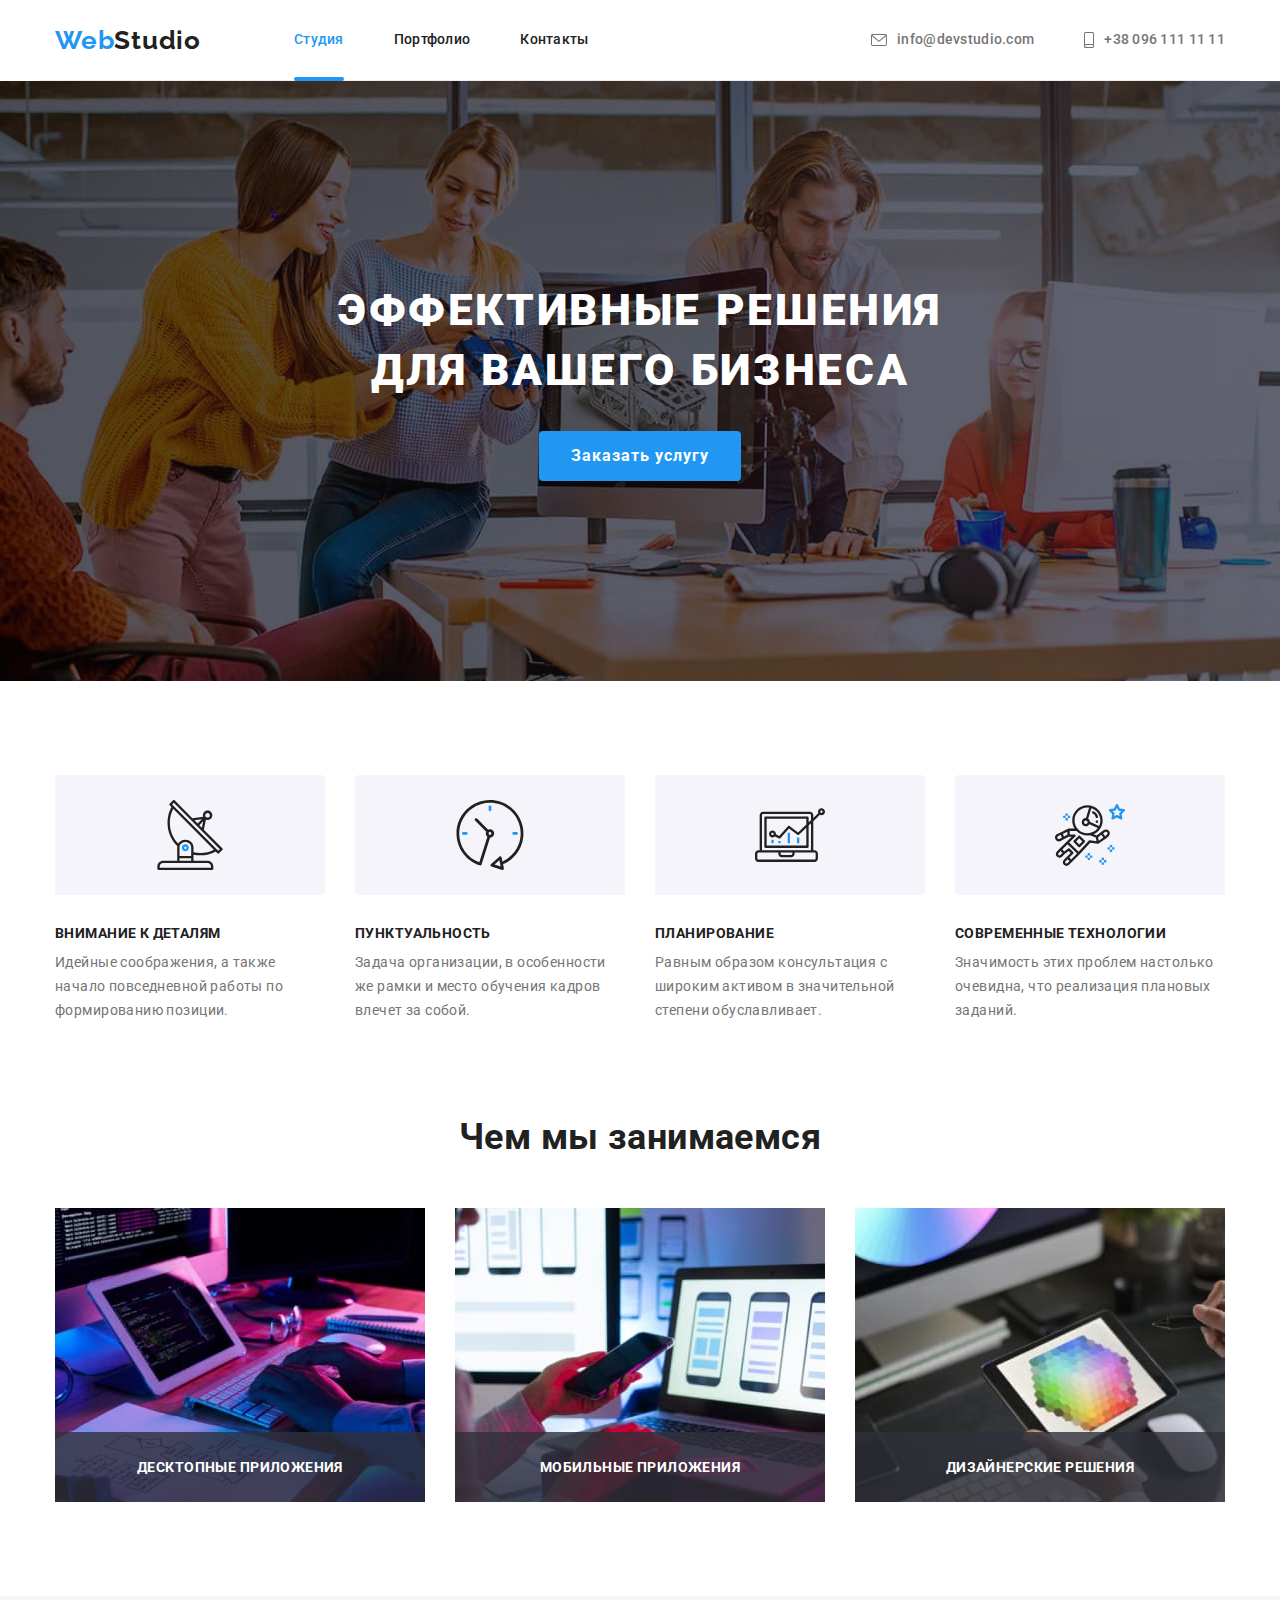
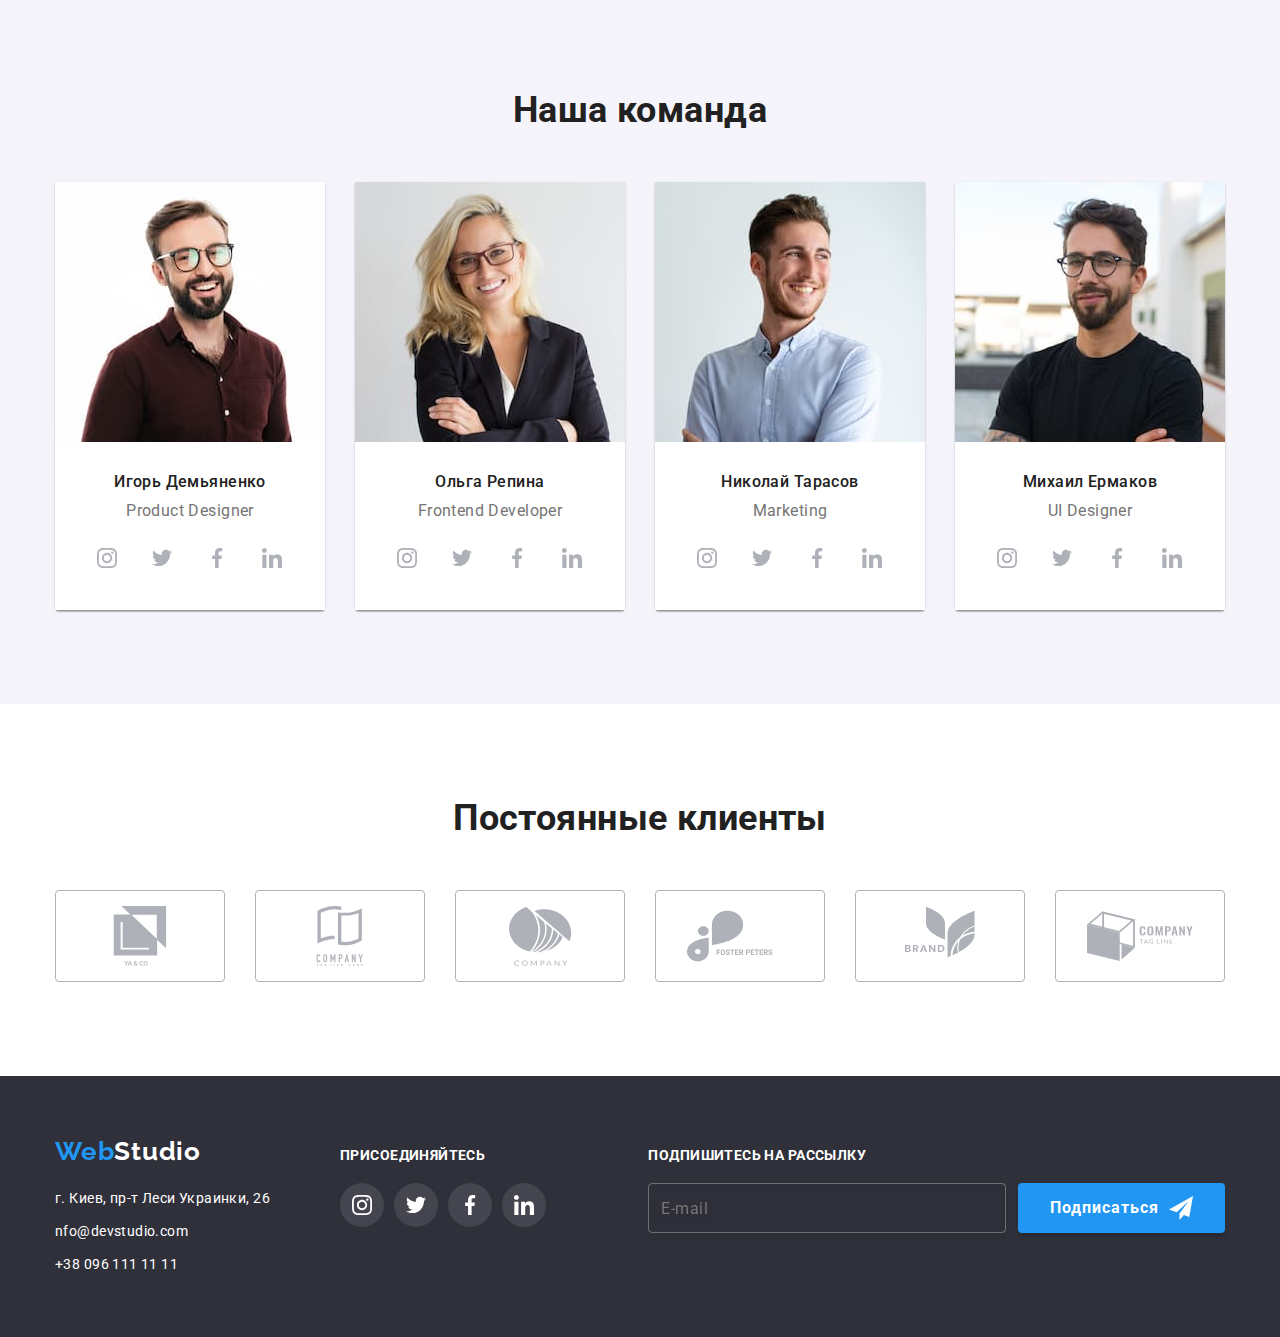
==== index.html @ be146d69 "Initial commit" ====
<!DOCTYPE html>
<html lang="ru">
  <head>
    <meta charset="UTF-8" />
    <meta http-equiv="X-UA-Compatible" content="IE=edge" />
    <meta name="viewport" content="width=device-width, initial-scale=1.0" />
    <title>Document</title>
    <link
      href="https://fonts.googleapis.com/css2?family=Raleway:wght@700&family=Roboto:wght@400;500;700;900&display=swap"
      rel="stylesheet"
    />
    <link
      rel="stylesheet"
      href="https://cdnjs.cloudflare.com/ajax/libs/modern-normalize/1.1.0/modern-normalize.min.css"
    />
    <link rel="stylesheet" href="./css/style.css" />
  </head>
  <body>
    <!--Шапка сайта-->

    <header class="header">
      <div class="container container-header">
        <nav class="header-nav">
          <a href="index.html" class="link logo">Web<span class="logo-black">Studio</span></a>

          <ul class="nav-list list">
            <li class="nav-item"><a href="./index.html" class="link link-current">Студия</a></li>

            <li class="nav-item">
              <a href="./portfolio.html" class="link">Портфолио</a>
            </li>

            <li class="nav-item"><a href="" class="link">Контакты</a></li>
          </ul>
        </nav>

        <ul class="contact-list list">
          <li class="contact-item">
            <a class="link mail-link" href="mailto:nfo@devstudio.com"
              ><svg class="contact-icon" width="16" height="12">
                <use href="./imeges/icon.svg#icon-mail"></use>
              </svg>
              info@devstudio.com</a
            >
          </li>
          <li class="contact-item">
            <a class="link phone-link" href="tel:380961111111"
              ><svg class="contact-icon" width="10" height="16">
                <use href="./imeges/icon.svg#icon-phone"></use>
              </svg>
              +38 096 111 11 11</a
            >
          </li>
        </ul>
      </div>
    </header>

    <main>
      <!--Герой-->

      <section class="section section-hero">
        <div class="container">
          <h1 class="hero-title">Эффективные решения для вашего бизнеса</h1>
          <button data-modal-open type="button" class="order">Заказать услугу</button>
        </div>
      </section>

      <!--Наши особенности-->
      <section class="section feature">
        <h2 class="hidden-title">Наши особенности</h2>
        <div class="container">
          <ul class="feature-list card-set list">
            <li class="item">
              <div class="feature-svg">
                <svg class="feature-icon" width="70" height="70">
                  <use href="./imeges/icon.svg#icon-antenna"></use>
                </svg>
              </div>
              <h3 class="feature-title">Внимание к деталям</h3>
              <p>
                Идейные соображения, а также начало повседневной работы по формированию позиции.
              </p>
            </li>

            <li class="item">
              <div class="feature-svg">
                <svg class="feature-icon" width="70" height="70">
                  <use href="./imeges/icon.svg#icon-clock"></use>
                </svg>
              </div>
              <h3 class="feature-title">Пунктуальность</h3>
              <p>
                Задача организации, в особенности же рамки и место обучения кадров влечет за собой.
              </p>
            </li>

            <li class="item">
              <div class="feature-svg">
                <svg class="feature-icon" width="70" height="70">
                  <use href="./imeges/icon.svg#icon-diagram"></use>
                </svg>
              </div>
              <h3 class="feature-title">Планирование</h3>
              <p>
                Равным образом консультация с широким активом в значительной степени обуславливает.
              </p>
            </li>

            <li class="item">
              <div class="feature-svg">
                <svg class="feature-icon" width="70" height="70">
                  <use href="./imeges/icon.svg#icon-astronaut"></use>
                </svg>
              </div>
              <h3 class="feature-title">Современные технологии</h3>
              <p>Значимость этих проблем настолько очевидна, что реализация плановых заданий.</p>
            </li>
          </ul>
        </div>
      </section>
      <!--Чем мы занимаемся-->
      <section class="section work">
        <div class="container work-container">
          <h2 class="section-title">Чем мы занимаемся</h2>

          <ul class="work-list card-set list">
            <li class="item">
              <div class="work-thumb">
                <img
                  class="img"
                  src="./imeges/box1.jpg"
                  alt="Разработка веб сайта на экране планшета"
                  width="370"
                  height="294"
                />
                <p class="text-label">Десктопные приложения</p>
              </div>
            </li>

            <li class="item">
              <div class="work-thumb">
                <img
                  class="img"
                  src="./imeges/box2.jpg"
                  alt="Мщбильный телефоны на экране ноутбука"
                  width="370"
                  height="294"
                />
                <p class="text-label">Мобильные приложения</p>
              </div>
            </li>

            <li class="item">
              <div class="work-thumb">
                <img
                  class="img"
                  src="./imeges/box3.jpg"
                  alt="Веб-дизайн на экране планшета"
                  width="370"
                  height="294"
                />
                <p class="text-label">Дизайнерские решения</p>
              </div>
            </li>
          </ul>
        </div>
      </section>
      <!--Наша команда-->

      <section class="section team">
        <div class="container">
          <h2 class="section-title">Наша команда</h2>

          <ul class="team-list card-set list">
            <li class="item team-item">
              <img
                class="img"
                src="./imeges/img.jpg"
                alt="Product Designer"
                width="270"
                height="260"
              />
              <div class="card-content">
                <h3 class="team-title">Игорь Демьяненко</h3>
                <p class="team-specialty">Product Designer</p>
                <ul class="social-list card-set list">
                  <li class="item social-item">
                    <a class="link social-link" href=""
                      ><svg class="social-icon" width="20" height="20">
                        <use href="./imeges/icon.svg#icon-instagram"></use>
                      </svg>
                    </a>
                  </li>
                  <li class="item social-item">
                    <a href="" class="link social-link"
                      ><svg class="social-icon" width="20" height="20">
                        <use href="./imeges/icon.svg#icon-twitter"></use>
                      </svg>
                    </a>
                  </li>
                  <li class="item social-item">
                    <a href="" class="link social-link"
                      ><svg class="social-icon" width="20" height="20">
                        <use href="./imeges/icon.svg#icon-facebook"></use>
                      </svg>
                    </a>
                  </li>
                  <li class="item social-item">
                    <a href="" class="link social-link"
                      ><svg class="social-icon" width="20" height="20">
                        <use href="./imeges/icon.svg#icon-linkedin"></use>
                      </svg>
                    </a>
                  </li>
                </ul>
              </div>
            </li>

            <li class="item team-item">
              <img class="img" src="./imeges/img(1).jpg" alt="Frontend Developer" />
              <div class="card-content">
                <h3 class="team-title">Ольга Репина</h3>
                <p class="team-specialty">Frontend Developer</p>
                <ul class="social-list card-set list">
                  <li class="item social-item">
                    <a class="link social-link" href=""
                      ><svg class="social-icon" width="20" height="20">
                        <use href="./imeges/icon.svg#icon-instagram"></use>
                      </svg>
                    </a>
                  </li>
                  <li class="item social-item">
                    <a href="" class="link social-link"
                      ><svg class="social-icon" width="20" height="20">
                        <use href="./imeges/icon.svg#icon-twitter"></use>
                      </svg>
                    </a>
                  </li>
                  <li class="item social-item">
                    <a href="" class="link social-link"
                      ><svg class="social-icon" width="20" height="20">
                        <use href="./imeges/icon.svg#icon-facebook"></use>
                      </svg>
                    </a>
                  </li>
                  <li class="item social-item">
                    <a href="" class="link social-link"
                      ><svg class="social-icon" width="20" height="20">
                        <use href="./imeges/icon.svg#icon-linkedin"></use>
                      </svg>
                    </a>
                  </li>
                </ul>
              </div>
            </li>

            <li class="item team-item">
              <img class="img" src="./imeges/img(2).jpg" alt="Marketing" />
              <div class="card-content">
                <h3 class="team-title">Николай Тарасов</h3>
                <p class="team-specialty">Marketing</p>
                <ul class="social-list card-set list">
                  <li class="item social-item">
                    <a class="link social-link" href=""
                      ><svg class="social-icon" width="20" height="20">
                        <use href="./imeges/icon.svg#icon-instagram"></use>
                      </svg>
                    </a>
                  </li>
                  <li class="item social-item">
                    <a href="" class="link social-link"
                      ><svg class="social-icon" width="20" height="20">
                        <use href="./imeges/icon.svg#icon-twitter"></use>
                      </svg>
                    </a>
                  </li>
                  <li class="item social-item">
                    <a href="" class="link social-link"
                      ><svg class="social-icon" width="20" height="20">
                        <use href="./imeges/icon.svg#icon-facebook"></use>
                      </svg>
                    </a>
                  </li>
                  <li class="item social-item">
                    <a href="" class="link social-link"
                      ><svg class="social-icon" width="20" height="20">
                        <use href="./imeges/icon.svg#icon-linkedin"></use>
                      </svg>
                    </a>
                  </li>
                </ul>
              </div>
            </li>

            <li class="item team-item">
              <img class="img" src="./imeges/img(3).jpg" alt="UI Designer" />
              <div class="card-content">
                <h3 class="team-title">Михаил Ермаков</h3>
                <p class="team-specialty">UI Designer</p>
                <ul class="social-list card-set list">
                  <li class="item social-item">
                    <a class="link social-link" href=""
                      ><svg class="social-icon" width="20" height="20">
                        <use href="./imeges/icon.svg#icon-instagram"></use>
                      </svg>
                    </a>
                  </li>
                  <li class="item social-item">
                    <a href="" class="link social-link"
                      ><svg class="social-icon" width="20" height="20">
                        <use href="./imeges/icon.svg#icon-twitter"></use>
                      </svg>
                    </a>
                  </li>
                  <li class="item social-item">
                    <a href="" class="link social-link"
                      ><svg class="social-icon" width="20" height="20">
                        <use href="./imeges/icon.svg#icon-facebook"></use>
                      </svg>
                    </a>
                  </li>
                  <li class="item social-item">
                    <a href="" class="link social-link"
                      ><svg class="social-icon" width="20" height="20">
                        <use href="./imeges/icon.svg#icon-linkedin"></use>
                      </svg>
                    </a>
                  </li>
                </ul>
              </div>
            </li>
          </ul>
        </div>
      </section>
      <!-- Clients -->

      <section class="section client">
        <div class="container">
          <h2 class="section-title">Постоянные клиенты</h2>
          <ul class="client-list card-set list">
            <li class="item">
              <a href="" class="client-link social-link">
                <svg class="client-icon" width="106" height="60">
                  <use href="./imeges/icon.svg#icon-group"></use>
                </svg>
              </a>
            </li>
            <li class="item">
              <a href="" class="client-link social-link">
                <svg class="client-icon" width="106" height="60">
                  <use href="./imeges/icon.svg#icon-group-1"></use>
                </svg>
              </a>
            </li>
            <li class="item">
              <a href="" class="client-link social-link">
                <svg class="client-icon" width="106" height="60">
                  <use href="./imeges/icon.svg#icon-group-2"></use>
                </svg>
              </a>
            </li>
            <li class="item">
              <a href="" class="client-link social-link">
                <svg class="client-icon" width="106" height="60">
                  <use href="./imeges/icon.svg#icon-group-3"></use>
                </svg>
              </a>
            </li>
            <li class="item">
              <a href="" class="social-link client-link">
                <svg class="client-icon" width="106" height="60">
                  <use href="./imeges/icon.svg#icon-group-4"></use>
                </svg>
              </a>
            </li>
            <li class="item">
              <a href="" class="client-link social-link">
                <svg class="client-icon" width="106" height="60">
                  <use href="./imeges/icon.svg#icon-group-5"></use>
                </svg>
              </a>
            </li>
          </ul>
        </div>
      </section>
    </main>

    <!--Футер-->
    <footer class="footer">
      <div class="container footer-container">
        <div class="footer-item">
          <a href="index.html" class="link logo"> Web<span class="logo-white">Studio</span></a>

          <address class="address">
            <ul class="address-list list">
              <li class="address-item">
                <a
                  href="https://goo.gl/maps/vgJWgrSwiw7rU1Lq5"
                  target="_blank"
                  rel="noreferrer noopener"
                  class="link address-link"
                >
                  г. Киев, пр-т Леси Украинки, 26
                </a>
              </li>

              <li class="address-item">
                <a href="mailto:nfo@devstudio.com" class="link address-link">nfo@devstudio.com</a>
              </li>

              <li class="address-item">
                <a href="tel:380961111111" class="link address-link">+38 096 111 11 11</a>
              </li>
            </ul>
          </address>
        </div>
        <div class="footer-item">
          <h2 class="footer-title">присоединяйтесь</h2>
          <ul class="social-list card-set list">
            <li class="item social-item">
              <a class="link footer-link social-link" href=""
                ><svg class="social-icon" width="20" height="20">
                  <use href="./imeges/icon.svg#icon-instagram"></use>
                </svg>
              </a>
            </li>
            <li class="item social-item">
              <a href="" class="link footer-link social-link"
                ><svg class="social-icon" width="20" height="20">
                  <use href="./imeges/icon.svg#icon-twitter"></use>
                </svg>
              </a>
            </li>
            <li class="item social-item">
              <a href="" class="link footer-link social-link"
                ><svg class="social-icon" width="20" height="20">
                  <use href="./imeges/icon.svg#icon-facebook"></use>
                </svg>
              </a>
            </li>
            <li class="item social-item">
              <a href="" class="link footer-link social-link"
                ><svg class="social-icon" width="20" height="20">
                  <use href="./imeges/icon.svg#icon-linkedin"></use>
                </svg>
              </a>
            </li>
          </ul>
        </div>
        <div class="footer-item">
          <h2 class="footer-title">Подпишитесь на рассылку</h2>
          <form class="footer-form">
            <input class="mail-input" type="email" name="mail" id="mail" placeholder="E-mail" />
            <button class="order" type="submit">
              Подписаться
              <svg class="footer-icon" width="24" height="24">
                <use href="./imeges/icon.svg#icon-send"></use>
              </svg>
            </button>
          </form>
        </div>
      </div>
    </footer>
    <div class="backdrop is-hidden" data-modal>
      <div class="modal">
        <button class="modal-cl-btn" data-modal-close>
          <svg class="modal-icon" width="11" height="11">
            <use href="./imeges/icon.svg#icon-close"></use>
          </svg>
        </button>

        <form class="modal-form">
          <h2 class="modal-title">Оставьте свои данные, мы вам перезвоним</h2>
          <ul class="modal-list list">
            <li class="form-item">
              <label class="form-label" for="name-client">Имя</label>
              <div class="form-wrapper">
                <input class="form-input" type="text" name="name-client" id="name-client" />
                <svg class="form-icon" width="18" height="18">
                  <use href="./imeges/icon.svg#icon-user"></use>
                </svg>
              </div>
            </li>

            <li class="form-item">
              <label class="form-label" for="tel-client">Телефон</label>
              <div class="form-wrapper">
                <input class="form-input" type="tel" name="tel-client" id="tel-client" />
                <svg class="form-icon" width="18" height="18">
                  <use href="./imeges/icon.svg#icon-tel"></use>
                </svg>
              </div>
            </li>

            <li class="form-item">
              <label class="form-label" for="email-client">Почта</label>
              <div class="form-wrapper">
                <input class="form-input" type="email" name="email-client" id="email-client" />
                <svg class="form-icon" width="18" height="18">
                  <use href="./imeges/icon.svg#icon-email"></use>
                </svg>
              </div>
            </li>

            <li class="form-item">
              <label class="form-label" for="comment">Коментарий</label>
              <textarea
                class="form-textarea"
                name="comment"
                id="comment"
                rows="10"
                placeholder="Введите текст"
              ></textarea>
            </li>
          </ul>

          <label class="field"
            ><input class="checkbox" type="checkbox" name="topic" value="agree" /><svg
              class="checkbox-svg"
              width="16"
              height="15"
            >
              <use href="./imeges/icon.svg#icon-check"></use>
            </svg>
            Соглашаюсь с рассылкой и принимаю&nbsp;
            <a class="checkbox-link" href="">Условия договора</a>
          </label>

          <button class="order" type="submit">Отправить</button>
        </form>
      </div>
    </div>
    <script src="./js/modal.js"></script>
  </body>
</html>
---- css/style.css ----
/* Стили для Index.HTML */
:root {
    --primery-text-color:#757575;
    --title-text-color:#212121;
    --accent-color:#2196F3;
    --primery-bg-color:#ffffff;
    --portfolio-bg-color: #E5E5E5;
    --portfolio-button-color:#F5F4FA;
    --portfolio-accent-color:#2196F3;
    --portfolio-bgaccent-color:#ffffff;
    --footer-bg-color:#2F303A;
    --social-icon-cl: #AFB1B8;
    --card-item:3;
    --set-gap:30px;
    --social-gap:10px;
    --transition:250ms cubic-bezier(0.4, 0, 0.2, 1)
}

body{
   
    color: var(--primery-text-color);
    font-family: Roboto, sans-serif;
    font-weight: 400;
    font-size: 14px;
    line-height:1.714;
    letter-spacing: 0.03em;
   
}

.link{
    text-decoration: none;
    color:currentColor
}
.list{
    list-style: none;

  
}
h1, h2, h3, p, ul{
   margin: 0;
   padding: 0;
}

.img{
    display: block;
    max-width: 100%;
    height: auto;
}
.section{
    padding-top: 94px;
    padding-bottom: 94px;
}

.container{
    margin-left: auto;
    margin-right: auto;
    padding-left: 15px;
    padding-right: 15px;
    width: 1200px;

}

.card-set{
    display: flex;
    flex-wrap: wrap;
    /* gap: var(--set-gap); */
    margin-left: calc(-1 * var(--set-gap));
    margin-top: calc(-1 * var(--set-gap))
}

.item{

    /* flex-basis: calc((100% - (var(--card-item) - 1) * var(--set-gap)) / var(--card-item)); */

    flex-basis: calc(100% / var(--card-item) - var(--set-gap));
    margin-left: var(--set-gap);
    margin-top: var(--set-gap)
}



/* Header */
   

.header{
    
    font-weight: 500;
    line-height: 1.14;
    letter-spacing: 0.02em;

}
/* Контейнер  */

.container-header{
    
    display: flex;
    align-items: center;
    border-bottom: 1px solid#ECECEC;
    
}
/* LOGOTYPE */


.logo{
    
   
    color:var(--accent-color);
    font-family: Raleway,cursive;
    font-size: 26px;
    font-weight: 700;
    line-height: 1.19;
    letter-spacing: 0.03em;
    text-decoration: none;
}

.logo-black{
    color: var(--title-text-color);
  
}



/* Header-nav */

.header-nav{
    display: flex;
    align-items: center;
}

.nav-list{
    display: flex;
    padding-left: 0;
    margin-left: 93px;
    
}

.nav-list .nav-item + .nav-item{
    margin-left: 50px; 
}
/* .site-nav .item:not(:last-child){ */
   /* margin-right: 50px; */


   .nav-list .link{

    display: block;
    padding-top: 32px;
    padding-bottom: 32px;
    color: var(--title-text-color);

    transition: color var(--transition);
}
.nav-list .link:hover,
.nav-list .link:focus
{
    color:var(--accent-color) ;
    
}

.nav-list .link-current {
    position: relative;
    color:var(--accent-color);

}

 .nav-list .link-current::after{
    content: "";
    position: absolute;
    display: block;
    width: 100%;
    height: 4px;
    left: 0;
    bottom: -1px;
    border-radius: 2px;
    background-color: var(--accent-color);
}
/* Contact */

.contact-list{
    display: flex;
    padding-left: 0;
    margin-left: auto;
    align-items: center;
}

.contact-list .link{
    padding-top: 32px;
    padding-bottom: 32px;
    display: inline-flex;
    align-items: center;

    transition: color var(--transition);
}

.contact-list .contact-item + .contact-item{
    margin-left: 50px;
}

.contact-list .link:hover,
.contact-list .link:focus {
    color: var(--accent-color);
    
}



.contact-icon{

    margin-right: 10px;
    fill: currentColor;
}



/* Main */


/* Hero */



.section-hero{
    margin-left: auto;
    margin-right: auto;
    background-image: linear-gradient(to right,
    rgba(0, 0, 0, 0.4), 
    rgba(47, 48, 58, 0.4) ),
    url(../imeges/overlay.jpg);
    background-repeat: no-repeat;
    background-position: center;
    background-size: 1600px auto;

    padding-top: 200px;
    padding-bottom: 200px;
    text-align: center;
    
      
}


   

.hero-title{
    margin-bottom: var(--set-gap);
    max-width: 690px;
    margin-left: auto;
    margin-right:auto;
    color:var(--primery-bg-color) ;  
    font-weight: 900;
    font-size: 44px;
    line-height: 1.36;
   
    letter-spacing: 0.06em;
    text-transform: uppercase;
}

/* Button */
.order{
    display: flex;
    margin-left: auto;
    margin-right: auto;
    justify-content: center;
    align-items: center;
    padding: 10px 32px;
    min-width: 200px;
    border: none;
    background-color: var(--accent-color);
    color: var(--primery-bg-color);box-shadow: 0px 4px 4px rgba(0, 0, 0, 0.15);
    font-weight: 700;
    font-size: 16px;
    line-height: 1.88;                     
    border-radius: 4px;
    cursor: pointer;
    font-family: inherit;
    letter-spacing: 0.06em;
    transition: background-color var(--transition);
}
.order:hover,
.order:focus{
    background-color: #188CE8;
    
}
/* Section */



/* Наши особенности */

.hidden-title{
    
    position: absolute;
    width: 1px;
    height: 1px;
    margin: -1px;
    padding: 0;
    white-space: nowrap;
    overflow: hidden;
    border: 0;
    clip-path: inset(100%);
    clip: rect(0 0 0 0);
           
}

.feature-svg{
    display: flex;
    margin-bottom: var(--set-gap);
    width: 100%;
    height: 120px;
    border-radius: 4px;
    background-color: var(--portfolio-button-color);
    align-items: center;
    justify-content: center;
}


.feature-list .item{
    --card-item:4
}

.feature-title{
    margin-top: 0;
    margin-bottom: 10px;

    color: var(--title-text-color);
    font-weight: 700;
    font-size: 14px;
    line-height: 1.143;
    text-transform: uppercase;
}



/* Чем мы занимаемся */

.section.work{
    padding-top: 0;
}

.work-thumb{
    
    position: relative;
    
}

.section-title {

    margin-bottom: 50px;
    color:var(--title-text-color);
    font-weight: 700;
    font-size: 36px;
    line-height: 1.16;
    text-align: center;
}

.work-thumb > .text-label{
    position: absolute;
    bottom: 0;
    padding-top: 27px;
    padding-bottom: 27px;
    width: 100%;
    
    text-align: center;
    font-weight: 700;
    line-height: calc(16 / 14);
    text-transform: uppercase;
    color: var(--primery-bg-color);
    background: rgba(47, 48, 58, 0.8);
    
}
 

/* Our team */


.section.team{
   
    background-color: var(--portfolio-button-color);  
}



.team-item{
   
    --card-item:4;
    box-shadow: 0px 1px 3px rgba(0, 0, 0, 0.12), 0px 1px 1px rgba(0, 0, 0, 0.14), 0px 2px 1px rgba(0, 0, 0, 0.2);
    border-radius: 0px 0px 4px 4px;
}


.item .team-title{
    
    margin-bottom: 10px;
    font-weight: 500;
    color: var(--title-text-color);
}


.team-specialty,
.team-title{
   
    font-size: 16px;  
    line-height: 1.19;
}
.team-specialty{
    margin-bottom: 16px;
}

.card-content{
    padding: var(--set-gap) ; 
    text-align: center;
    background-color: var(--primery-bg-color);

}

.social-list {
    --set-gap: 10px;
    --card-item: 4;
  
}


.social-link{
    display: flex;
    width: 44px;
    height: 44px;
    fill:var(--social-icon-cl) ;
    background-color:var(--portfolio-bgaccent-color) ;
    border-radius: 50%;
    align-items: center;
    justify-content: center;

    transition: fill var(--transition), background-color var(--transition);
}
.social-link:hover,
.social-link:focus{
    fill: var(--portfolio-bgaccent-color);
    background-color: var(--portfolio-accent-color);
}
/* Section Clints */

.client .section-title{
    margin-bottom: 50px;
}

.client-list{
   --card-item:6
}



.client-link{
    
    width: 170px;
    height: 92px;
    border: 1px  solid var(--social-icon-cl);
    border-radius: 4px;

    transition: fill  var(--transition), background-color var(--transition), border-color var(--transition);
}

.client-link:hover,
.client-link:focus {
    fill: var(--accent-color);
    border-color: var(--accent-color);background-color:var(--primery-bg-color) ;
}


/* Футтер */

.footer{
    padding-top: 60px;
    padding-bottom: 60px;
    background-color: var(--footer-bg-color);
    
}

.footer .logo{
    margin-bottom: 20px;
    display: block;
}

 .logo-white{
    color: var(--portfolio-bgaccent-color);
    
}
.address{  
    
    color: rgba(255, 255, 255, 0.6);
    font-style: inherit;
 }
 .address-link {
    color: var(--primery-bg-color);
    transition: color var(--transition);
    
 }

.address-link:hover{
    color:var(--accent-color)
}

 .address-list .address-item:not(:last-child) {
    margin-bottom: 9px;
 }

.footer-container {
    display: flex;
    align-items: baseline;
}

.footer-item:not(:last-child){
    margin-right: 70px;
}

.footer-item:last-child{
    margin-left: auto;
}

.footer-title {
    margin-bottom: 20px;
    color: var(--primery-bg-color);
    font-weight: 700;
    font-size: 14px;
    line-height: calc(16 / 14);
    text-transform: uppercase;
}

.footer-form{
    display: flex;
    align-items: center;
}

.footer-link {
    
    fill: var(--primery-bg-color);
    background-color: #44454E;
    transition: filter var(--transition), background-color var(--transition);

}

.footer-link:hover,
.footer-link:focus {
    fill: var(--portfolio-bgaccent-color);
    background-color: var(--accent-color);
}


.mail-input{
    padding: 12px 12px;
    font-size: 16px;
    line-height: calc(20 / 16);
    letter-spacing: 0.03em;
    width: 358px;
    height: 50px;
    border: 1px solid rgba(255, 255, 255, 0.3);
    filter: drop-shadow(0px 4px 4px rgba(0, 0, 0, 0.15));
    border-radius: 4px;
    margin-right: 12px;
    color: var(--portfolio-bgaccent-color);
    background-color: transparent;
    outline: none;
    transition: border var(--transition);
}

.mail-input:hover,
.mail-input:focus{
    border: 1px solid var(--accent-color);
}



.footer-icon{
    margin-left: 10px;
    align-items: center;
}
 /* Стили кнопок портфолио*/ 


 .filter-list.list{
   display: flex;
   flex-wrap: wrap;
   margin-bottom: 50px;
   gap: 8px;
   justify-content: center;
 }

 /* .filter-list .filter-item:not(:last-child){
    margin-right: 8px;
 } */
  
.filter-button{

    padding: 6px 22px;
    border-radius: 4px;
    border: none;
   
    font-weight: 500;
    font-size: 16px;
    font-family: inherit;
    line-height: 1.63;
    text-align: center;
    letter-spacing: 0.03em;
    cursor: pointer;
    color: var(--title-text-color);
    background-color: var(--portfolio-button-color);

    transition: color var(--transition), background-color var(--transition), filter var(--transition);
} 

.filter-button:hover,
.filter-button:focus
{ 
    color: var(--portfolio-bgaccent-color);
    background-color: var(--portfolio-accent-color);
    filter: drop-shadow(0px 4px 4px rgba(0, 0, 0, 0.25));
}



/* Стили проэктов */




.project-title {
    margin-bottom: 4px;
    font-weight: 700;
    font-size: 18px;
    line-height: 2;
    letter-spacing: 0.06em;
    color: var(--title-text-color);
}
.filter-item .project-title{
    
    margin-bottom: 4px;
    color: var(--title-text-color);
    font-weight: 700;
    font-size: 18px;
    line-height: 2;
    letter-spacing: 0.06em;
}
.option{
    font-size: 16px;
    line-height: 1.875;
}


/* .container-card .item:nth-child(3n){
    margin-right: 0;
}
.container-card .item:nth-last-child(-n+3){
    margin-bottom: 0;
} */
.content-project{
    padding: 20px 24px;
    border: 1px solid #ECECEC;
}

.project-link{
    display: block;   
    background-color: var(--primery-bg-color);
    transition: filter var(--transition);
}
.project-link:hover,
.project-link:focus {
    filter: drop-shadow(0px 4px 4px rgba(0, 0, 0, 0.25));
    
}


.project-thumb{
    position: relative;
    overflow: hidden; 
}

.project-description{
    
    position: absolute;
    width: 100%;
    height: 100%;
    padding: 63px 24px;
    top: 0;
    left: 0;
    font-size: 18px;
    line-height: 28px;
    letter-spacing: 0.03em;
    color: var(--primery-bg-color);
    background-color: rgba(33, 150, 243, 0.9);
    transform: translateY(+100%);
    transition: transform var(--transition) ;
}


.project-link:hover .project-description,
.project-link:focus .project-description
{
   transform: translateY(0);

}


.backdrop{
    position: fixed;
    top:0;
    left:0;
    width: 100%;
    height: 100%;
   
    background: rgba(0, 0, 0, 0.2);
    opacity: 1;
    transition: opacity var(--transition), visibility var(--transition);
}
 
.backdrop.is-hidden{
    visibility: hidden;
    opacity: 0;
    pointer-events: none;
}
.backdrop.is-hidden .modal{
    transform: translate(-50%, -50%) scale(0);
}
.modal{ 
    position: absolute;
    padding: 40px;
    top:50%;
    left: 50%;
    transform: translate(-50%, -50%) scale(1);
    transition: transform var(--transition);
    border-radius: 4px;
    min-height: 581px;
    min-width: 528px;
    background-color: var(--primery-bg-color);
}

.modal-cl-btn{
    position: absolute;
    display: flex;
    align-items: center;
    justify-content: center;
    top:8px;
    right:8px;
    width: 30px;
    height: 30px;
    border-radius: 50%;
    border: 1px solid rgba(0, 0, 0, 0.1);
    background-color: var(--primery-bg-color);
    cursor: pointer;
    transition: fill var(--transition),
    border var(--transition);
}

.modal-cl-btn:hover,
.modal-cl-btn:focus{
    outline: none;
    fill:var(--accent-color);
    border: 1px solid rgba(0, 0, 0, 0.1);
}


.modal-title{
    margin-bottom: 12px;
    font-size: 20px;
    line-height: calc(23 / 20);
    text-align: center;
    color: var(--title-text-color);
}


.modal-list{
    display: flex;
    flex-direction: column;
    gap: 10px; 
    margin-bottom: 20px;
}

.form-wrapper{
    position: relative;
    
}
.form-item{
    display: flex;
    flex-direction: column;
}
.form-label{
    margin-bottom: 4px;
    font-size: 12px;
    line-height: calc(14 /12);
    letter-spacing: 0.01em;
}

.form-input{
    padding: 11px 42px;
    width: 100%;
    border: 1px solid rgba(33, 33, 33, 0.2);
    border-radius: 4px;
    transition: border var(--transition);
}


.form-input:hover,
.form-input:focus{
    border: 1px solid var(--accent-color);
    cursor: pointer;
    outline: none;
}

.form-icon{
    position: absolute;
    top: 50%;
    left:15px;
    transform: translateY(-50%);
    transition: fill var(--transition);
    
}

.form-input:hover ~ .form-icon,
.form-input:focus ~ .form-icon{
    fill: var(--accent-color);
}

.form-textarea{
    padding: 12px 16px;
    height: 120px;
    resize: none;
    border: 1px solid rgba(33, 33, 33, 0.2);
    border-radius: 4px;
    transition: border var(--transition);
}

.form-textarea:hover,
.form-textarea:focus{
    border: 1px solid var(--accent-color);
    cursor: pointer;
    outline: none;
}

.form-textarea::placeholder{
    color: rgba(117, 117, 117, 0.5);
}

.field{
   display: flex;
   align-items: center;
   justify-content: center;
   line-height: calc(24 / 14); 
   text-align: center;  
   margin-bottom: var(--set-gap); 
   cursor: pointer;
}



.checkbox{
    position: absolute;
    width: 1px;
    height: 1px;
    margin: -1px;
    padding: 0;
    white-space: nowrap;
    overflow: hidden;
    border: 0;
    clip-path: inset(100%);
    clip: rect(0 0 0 0);
    transition: border var(--transition);
}

.checkbox-svg{
    
    margin-right: 9px;
    border-radius: 4px;
    border: 2px solid var(--title-text-color);
    transition: border var(--transition);
}
.checkbox:hover ~ .checkbox-svg,
.checkbox:focus ~.checkbox-svg{
    border: 2px solid var(--accent-color);
}

.checkbox:checked + .checkbox-svg{
    
    background-color: var(--accent-color);
    background-position: center;
    border: 2px solid var(--accent-color);
    transition: fill var(--transition);
}

.checkbox-link{
    color: var(--accent-color);
    
}


/* цвeт оснопного загаловка color: #FFFFFF; */
/* цветт загаловков color: #212121; */
/* цвет абзацов color: #757575; */
/* цвет акцента color: #2196F3; */
/* цвет фона первой секции background: #2F303A; */
/* цвет фона второй секции background: #E5E5E5; */
/* цвет фонна третей секции background: #F5F4FA; */
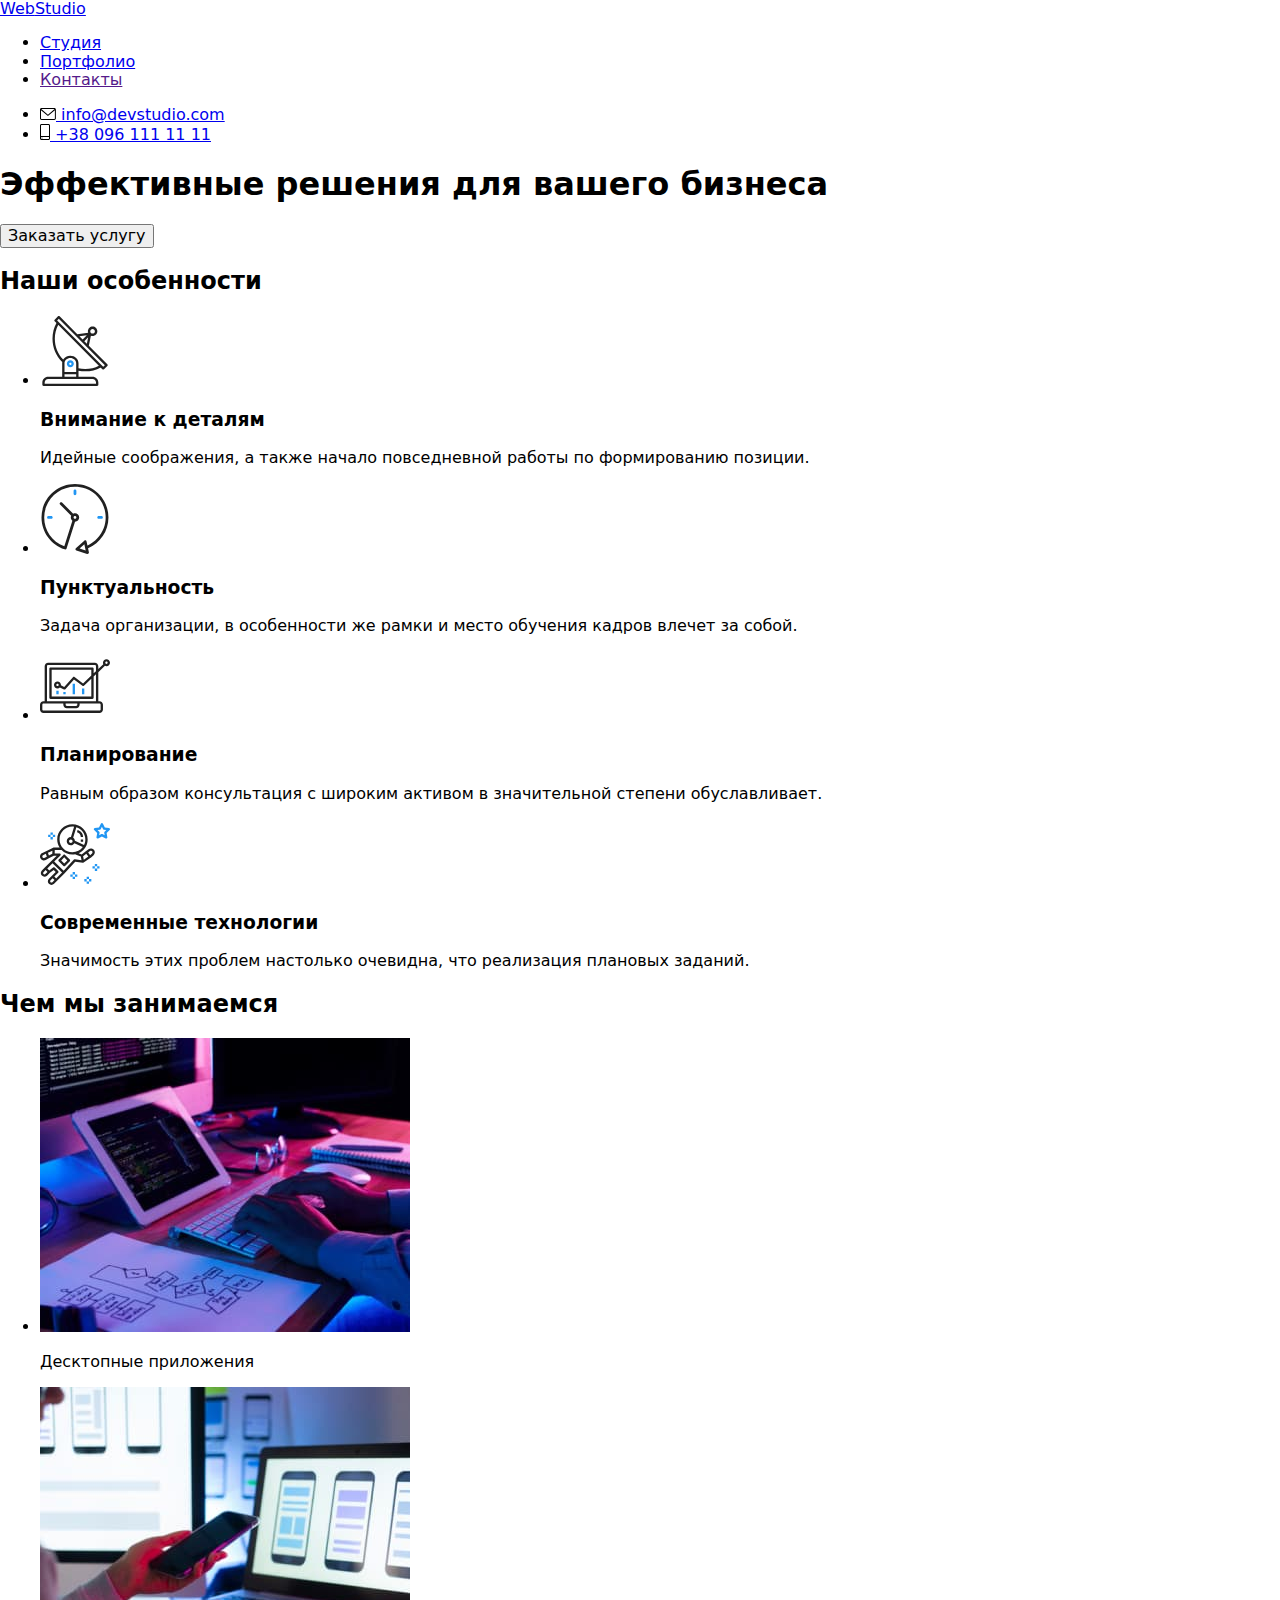
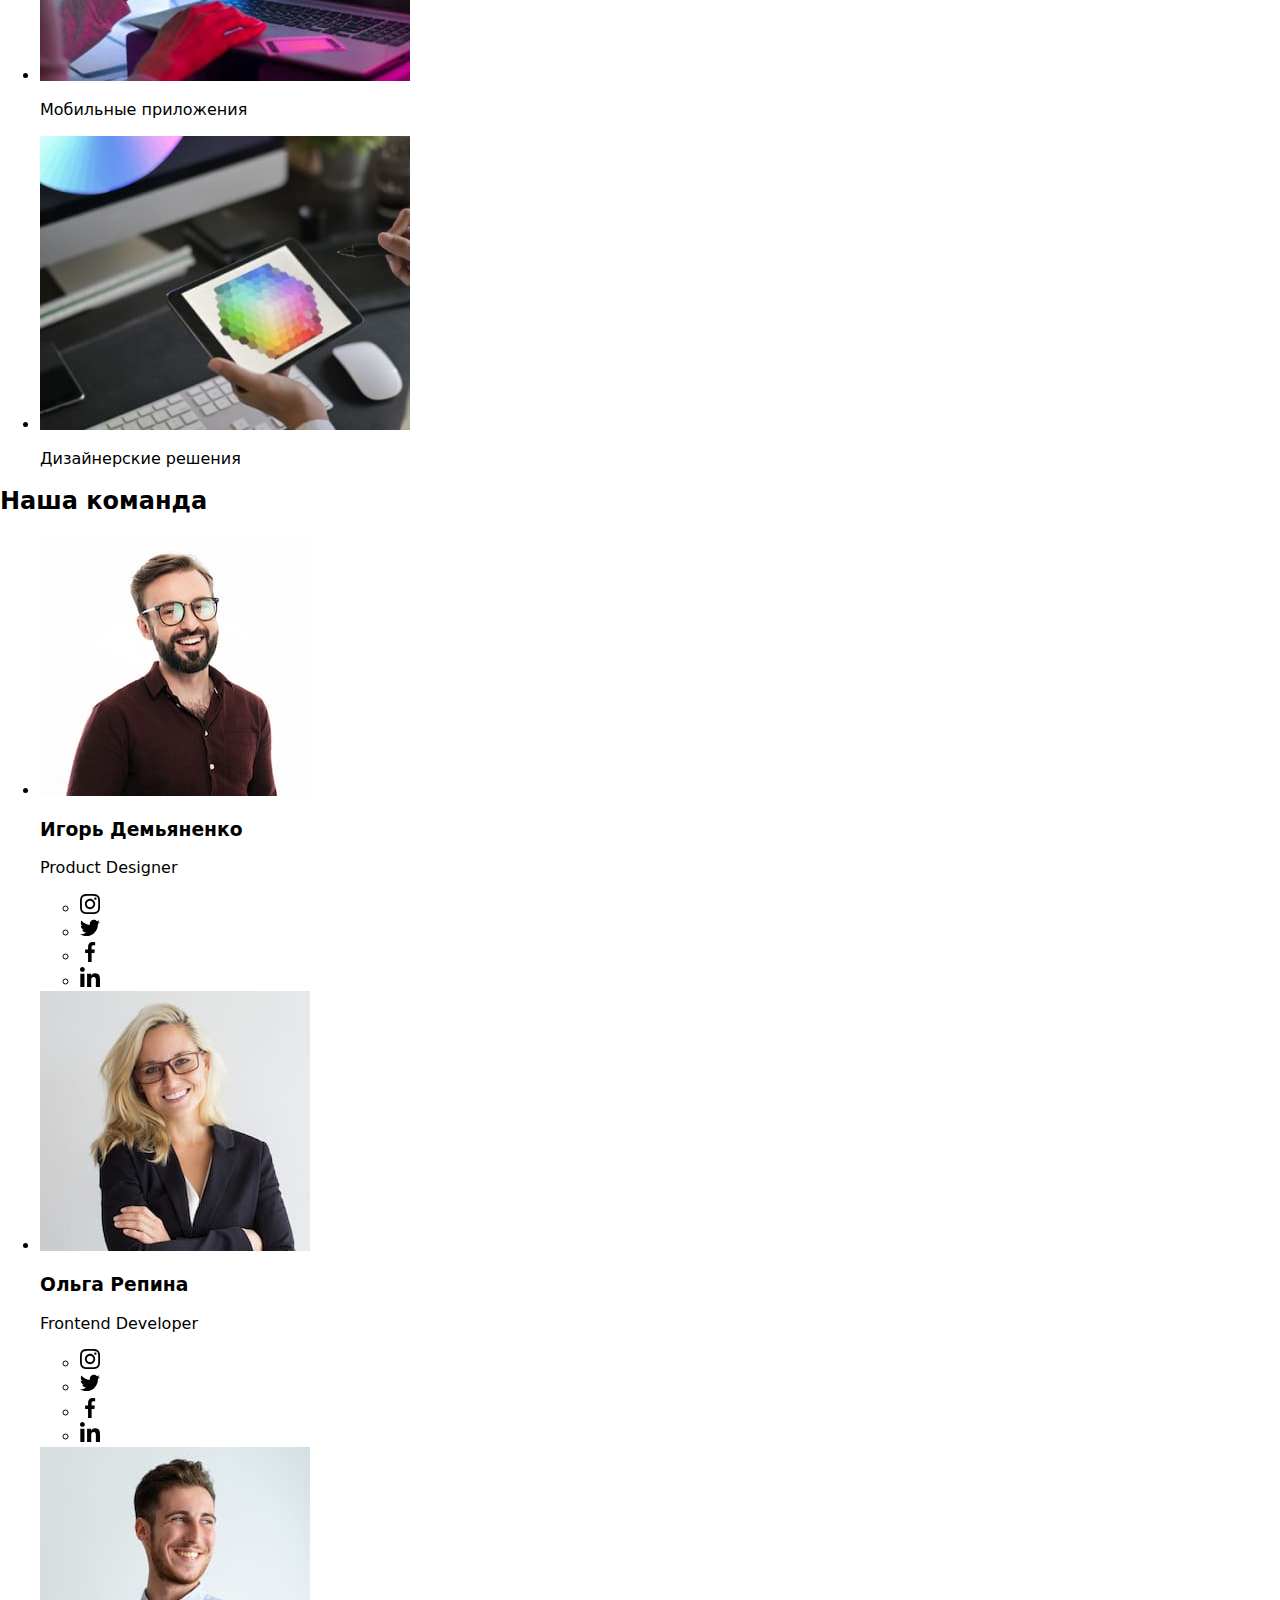
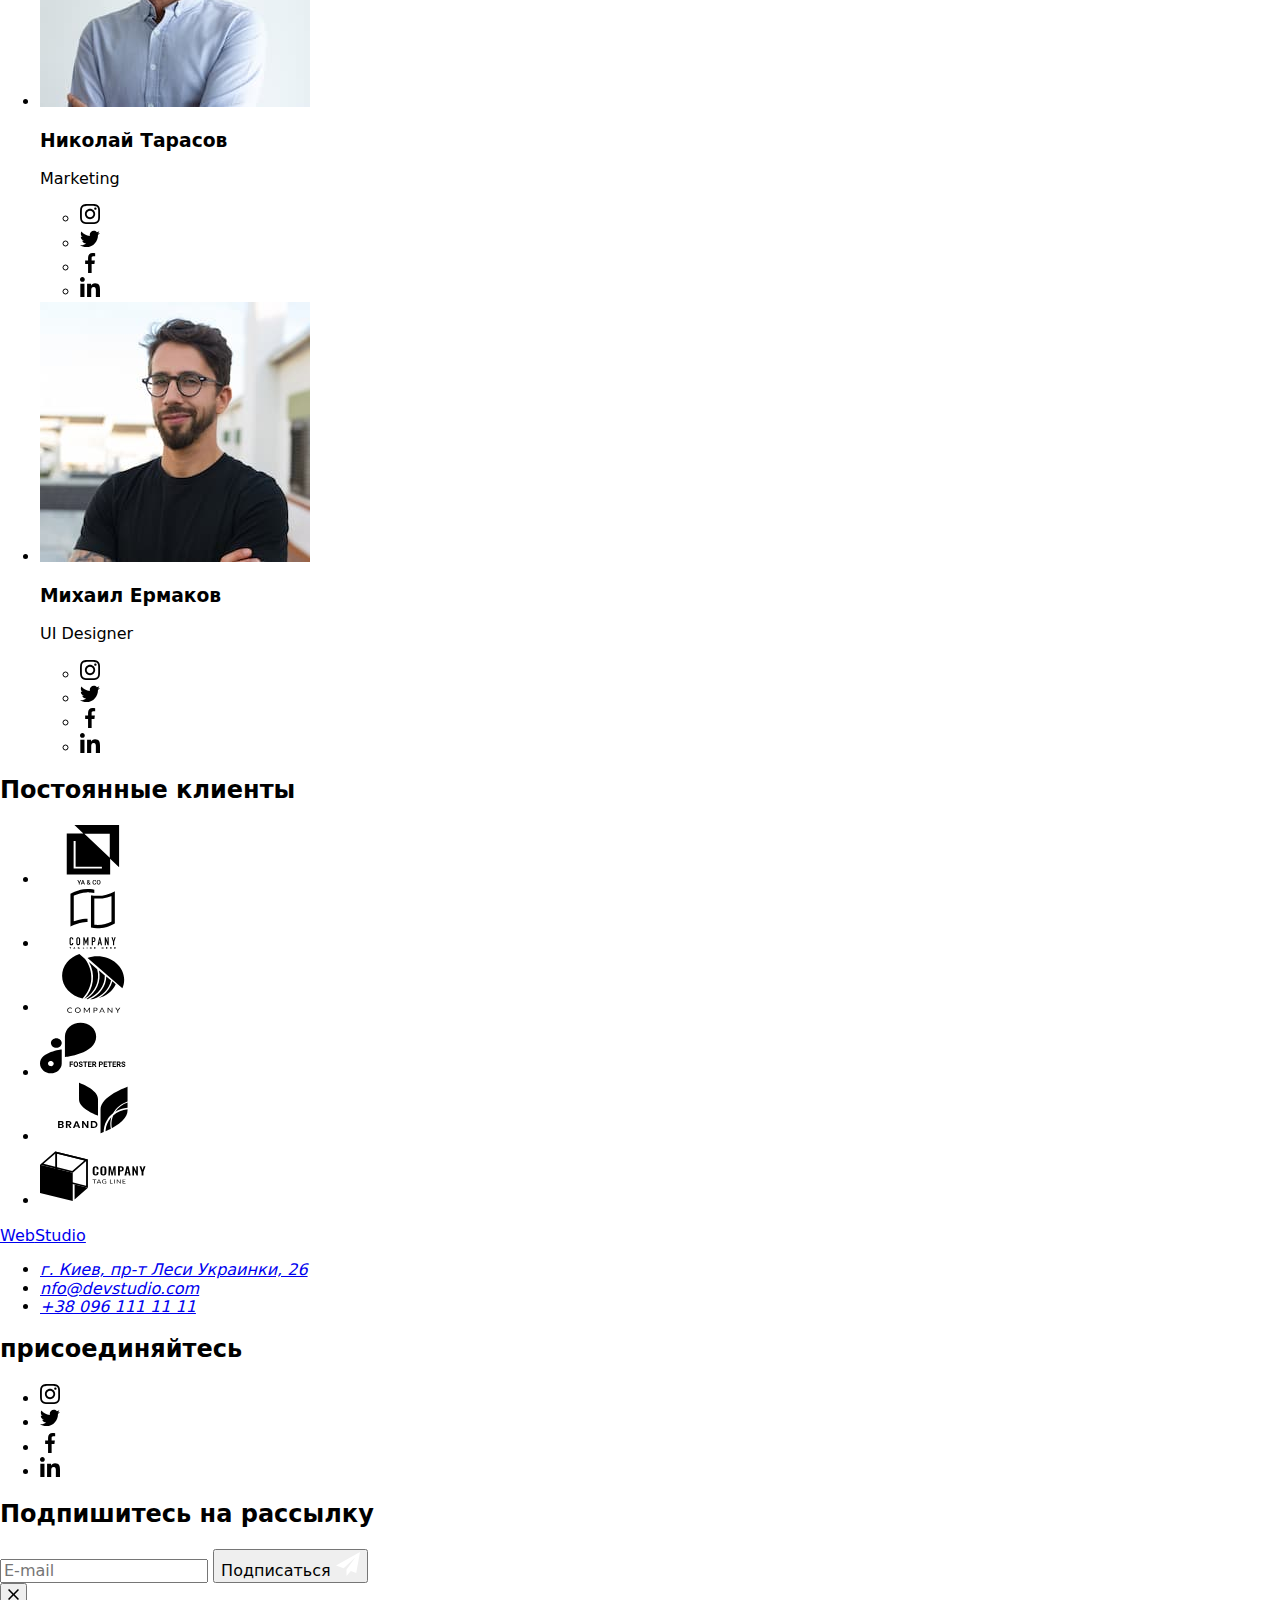
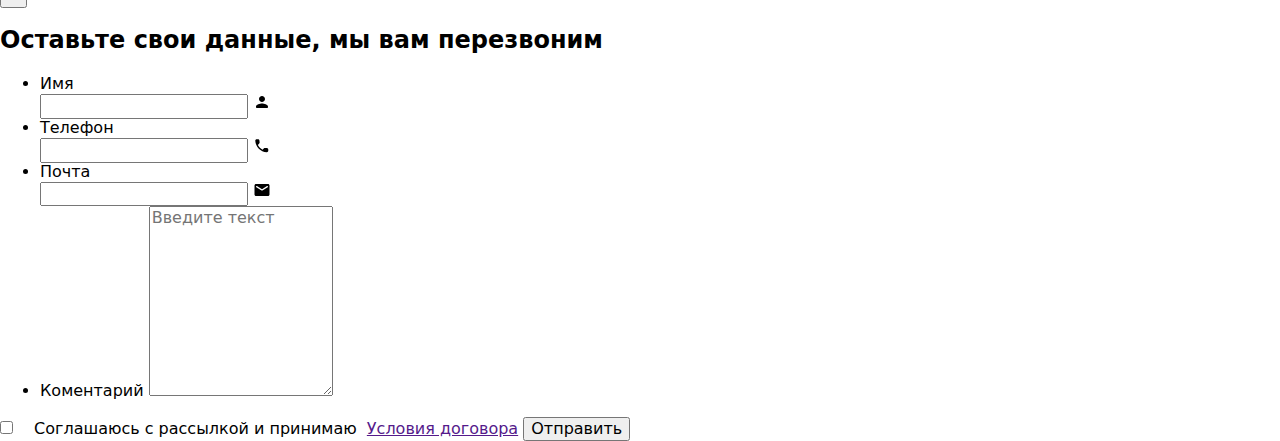
==== commit 8125316d: "Update index.html" ====
--- a/index.html
+++ b/index.html
@@ -13,39 +13,41 @@
       rel="stylesheet"
       href="https://cdnjs.cloudflare.com/ajax/libs/modern-normalize/1.1.0/modern-normalize.min.css"
     />
-    <link rel="stylesheet" href="./css/style.css" />
+    <link rel="stylesheet" href="./css/main.min.css" />
   </head>
   <body>
     <!--Шапка сайта-->
 
     <header class="header">
-      <div class="container container-header">
-        <nav class="header-nav">
-          <a href="index.html" class="link logo">Web<span class="logo-black">Studio</span></a>
-
-          <ul class="nav-list list">
-            <li class="nav-item"><a href="./index.html" class="link link-current">Студия</a></li>
-
-            <li class="nav-item">
-              <a href="./portfolio.html" class="link">Портфолио</a>
-            </li>
-
-            <li class="nav-item"><a href="" class="link">Контакты</a></li>
+      <div class="container header__container">
+        <a class="logo link" href="index.html">Web<span class="logo--black">Studio</span></a>
+
+        <nav class="site-nav">
+          <ul class="site-nav__list list">
+            <li class="site-nav__item">
+              <a class="site-nav__link link site-nav__link--current" href="./index.html">Студия</a>
+            </li>
+
+            <li class="site-nav__item">
+              <a class="site-nav__link link" href="./portfolio.html">Портфолио</a>
+            </li>
+
+            <li class="site-nav__item"><a class="site-nav__link link" href="">Контакты</a></li>
           </ul>
         </nav>
 
-        <ul class="contact-list list">
-          <li class="contact-item">
-            <a class="link mail-link" href="mailto:nfo@devstudio.com"
-              ><svg class="contact-icon" width="16" height="12">
+        <ul class="contact list">
+          <li class="contact__item">
+            <a class="link contact__link" href="mailto:nfo@devstudio.com"
+              ><svg class="contact__icon" width="16" height="12">
                 <use href="./imeges/icon.svg#icon-mail"></use>
               </svg>
               info@devstudio.com</a
             >
           </li>
-          <li class="contact-item">
-            <a class="link phone-link" href="tel:380961111111"
-              ><svg class="contact-icon" width="10" height="16">
+          <li class="contact__item">
+            <a class="link contact__link" href="tel:380961111111"
+              ><svg class="contact__icon" width="10" height="16">
                 <use href="./imeges/icon.svg#icon-phone"></use>
               </svg>
               +38 096 111 11 11</a
@@ -60,69 +62,70 @@
 
       <section class="section section-hero">
         <div class="container">
-          <h1 class="hero-title">Эффективные решения для вашего бизнеса</h1>
-          <button data-modal-open type="button" class="order">Заказать услугу</button>
+          <h1 class="section-hero__title">Эффективные решения для вашего бизнеса</h1>
+          <button data-modal-open type="button" class="button">Заказать услугу</button>
         </div>
       </section>
 
       <!--Наши особенности-->
-      <section class="section feature">
-        <h2 class="hidden-title">Наши особенности</h2>
+      <section class="section">
+        <h2 class="section__hidden-title">Наши особенности</h2>
         <div class="container">
-          <ul class="feature-list card-set list">
-            <li class="item">
-              <div class="feature-svg">
-                <svg class="feature-icon" width="70" height="70">
+          <ul class="feature-list list">
+            <li class="feature-list__item item">
+              <div class="feature-container">
+                <svg class="feature-container__icon" width="70" height="70">
                   <use href="./imeges/icon.svg#icon-antenna"></use>
                 </svg>
               </div>
-              <h3 class="feature-title">Внимание к деталям</h3>
-              <p>
+              <h3 class="feature-list__lable">Внимание к деталям</h3>
+              <p class="feature-list__text">
                 Идейные соображения, а также начало повседневной работы по формированию позиции.
               </p>
             </li>
 
-            <li class="item">
-              <div class="feature-svg">
-                <svg class="feature-icon" width="70" height="70">
+            <li class="item feature-list__item">
+              <div class="feature-container">
+                <svg class="feature-container__icon" width="70" height="70">
                   <use href="./imeges/icon.svg#icon-clock"></use>
                 </svg>
               </div>
-              <h3 class="feature-title">Пунктуальность</h3>
-              <p>
+              <h3 class="feature-list__lable">Пунктуальность</h3>
+              <p class="feature-list__text">
                 Задача организации, в особенности же рамки и место обучения кадров влечет за собой.
               </p>
             </li>
 
-            <li class="item">
-              <div class="feature-svg">
-                <svg class="feature-icon" width="70" height="70">
+            <li class="item feature-list__item">
+              <div class="feature-container">
+                <svg class="feature-container__icon" width="70" height="70">
                   <use href="./imeges/icon.svg#icon-diagram"></use>
                 </svg>
               </div>
-              <h3 class="feature-title">Планирование</h3>
-              <p>
+              <h3 class="feature-list__lable">Планирование</h3>
+              <p class="feature-list__text">
                 Равным образом консультация с широким активом в значительной степени обуславливает.
               </p>
             </li>
 
-            <li class="item">
-              <div class="feature-svg">
-                <svg class="feature-icon" width="70" height="70">
+            <li class="item feature-list__item">
+              <div class="feature-container">
+                <svg class="feature-container__icon" width="70" height="70">
                   <use href="./imeges/icon.svg#icon-astronaut"></use>
                 </svg>
               </div>
-              <h3 class="feature-title">Современные технологии</h3>
-              <p>Значимость этих проблем настолько очевидна, что реализация плановых заданий.</p>
+              <h3 class="feature-list__lable">Современные технологии</h3>
+              <p class="feature-list__text">
+                Значимость этих проблем настолько очевидна, что реализация плановых заданий.
+              </p>
             </li>
           </ul>
         </div>
       </section>
       <!--Чем мы занимаемся-->
-      <section class="section work">
-        <div class="container work-container">
-          <h2 class="section-title">Чем мы занимаемся</h2>
-
+      <section class="section section-work">
+        <div class="container">
+          <h2 class="title section-work__title">Чем мы занимаемся</h2>
           <ul class="work-list card-set list">
             <li class="item">
               <div class="work-thumb">
@@ -133,7 +136,7 @@
                   width="370"
                   height="294"
                 />
-                <p class="text-label">Десктопные приложения</p>
+                <p class="work-thumb__label">Десктопные приложения</p>
               </div>
             </li>
 
@@ -146,7 +149,7 @@
                   width="370"
                   height="294"
                 />
-                <p class="text-label">Мобильные приложения</p>
+                <p class="work-thumb__label">Мобильные приложения</p>
               </div>
             </li>
 
@@ -159,7 +162,7 @@
                   width="370"
                   height="294"
                 />
-                <p class="text-label">Дизайнерские решения</p>
+                <p class="work-thumb__label">Дизайнерские решения</p>
               </div>
             </li>
           </ul>
@@ -167,12 +170,12 @@
       </section>
       <!--Наша команда-->
 
-      <section class="section team">
+      <section class="section section-team">
         <div class="container">
-          <h2 class="section-title">Наша команда</h2>
+          <h2 class="title">Наша команда</h2>
 
           <ul class="team-list card-set list">
-            <li class="item team-item">
+            <li class="item team-list__item">
               <img
                 class="img"
                 src="./imeges/img.jpg"
@@ -180,34 +183,34 @@
                 width="270"
                 height="260"
               />
-              <div class="card-content">
-                <h3 class="team-title">Игорь Демьяненко</h3>
-                <p class="team-specialty">Product Designer</p>
+              <div class="team-list__content">
+                <h3 class="team-list__title">Игорь Демьяненко</h3>
+                <p class="team-list__specialty">Product Designer</p>
                 <ul class="social-list card-set list">
-                  <li class="item social-item">
-                    <a class="link social-link" href=""
-                      ><svg class="social-icon" width="20" height="20">
+                  <li class="item social-list__item">
+                    <a class="link social-list__link" href=""
+                      ><svg class="social-list__icon" width="20" height="20">
                         <use href="./imeges/icon.svg#icon-instagram"></use>
                       </svg>
                     </a>
                   </li>
-                  <li class="item social-item">
-                    <a href="" class="link social-link"
-                      ><svg class="social-icon" width="20" height="20">
+                  <li class="item social-list__item">
+                    <a href="" class="link social-list__link"
+                      ><svg class="social-list__icon" width="20" height="20">
                         <use href="./imeges/icon.svg#icon-twitter"></use>
                       </svg>
                     </a>
                   </li>
-                  <li class="item social-item">
-                    <a href="" class="link social-link"
-                      ><svg class="social-icon" width="20" height="20">
+                  <li class="item social-list__item">
+                    <a href="" class="link social-list__link"
+                      ><svg class="social-list__icon" width="20" height="20">
                         <use href="./imeges/icon.svg#icon-facebook"></use>
                       </svg>
                     </a>
                   </li>
-                  <li class="item social-item">
-                    <a href="" class="link social-link"
-                      ><svg class="social-icon" width="20" height="20">
+                  <li class="item social-list__item">
+                    <a href="" class="link social-list__link"
+                      ><svg class="social-list__icon" width="20" height="20">
                         <use href="./imeges/icon.svg#icon-linkedin"></use>
                       </svg>
                     </a>
@@ -216,36 +219,36 @@
               </div>
             </li>
 
-            <li class="item team-item">
+            <li class="item team-list__item">
               <img class="img" src="./imeges/img(1).jpg" alt="Frontend Developer" />
-              <div class="card-content">
-                <h3 class="team-title">Ольга Репина</h3>
-                <p class="team-specialty">Frontend Developer</p>
+              <div class="team-list__content">
+                <h3 class="team-list__title">Ольга Репина</h3>
+                <p class="team-list__specialty">Frontend Developer</p>
                 <ul class="social-list card-set list">
-                  <li class="item social-item">
-                    <a class="link social-link" href=""
-                      ><svg class="social-icon" width="20" height="20">
+                  <li class="item social-list__item">
+                    <a class="link social-list__link" href=""
+                      ><svg class="social-list__icon" width="20" height="20">
                         <use href="./imeges/icon.svg#icon-instagram"></use>
                       </svg>
                     </a>
                   </li>
-                  <li class="item social-item">
-                    <a href="" class="link social-link"
-                      ><svg class="social-icon" width="20" height="20">
+                  <li class="item social-list__item">
+                    <a href="" class="link social-list__link"
+                      ><svg class="social-list__icon" width="20" height="20">
                         <use href="./imeges/icon.svg#icon-twitter"></use>
                       </svg>
                     </a>
                   </li>
-                  <li class="item social-item">
-                    <a href="" class="link social-link"
-                      ><svg class="social-icon" width="20" height="20">
+                  <li class="item social-list__item">
+                    <a href="" class="link social-list__link"
+                      ><svg class="social-list__icon" width="20" height="20">
                         <use href="./imeges/icon.svg#icon-facebook"></use>
                       </svg>
                     </a>
                   </li>
-                  <li class="item social-item">
-                    <a href="" class="link social-link"
-                      ><svg class="social-icon" width="20" height="20">
+                  <li class="item social-list__item">
+                    <a href="" class="link social-list__link"
+                      ><svg class="social-list__icon" width="20" height="20">
                         <use href="./imeges/icon.svg#icon-linkedin"></use>
                       </svg>
                     </a>
@@ -254,36 +257,36 @@
               </div>
             </li>
 
-            <li class="item team-item">
+            <li class="item team-list__item">
               <img class="img" src="./imeges/img(2).jpg" alt="Marketing" />
-              <div class="card-content">
-                <h3 class="team-title">Николай Тарасов</h3>
-                <p class="team-specialty">Marketing</p>
+              <div class="team-list__content">
+                <h3 class="team-list__title">Николай Тарасов</h3>
+                <p class="team-list__specialty">Marketing</p>
                 <ul class="social-list card-set list">
-                  <li class="item social-item">
-                    <a class="link social-link" href=""
-                      ><svg class="social-icon" width="20" height="20">
+                  <li class="item social-list__item">
+                    <a class="link social-list__link" href=""
+                      ><svg class="social-list__icon" width="20" height="20">
                         <use href="./imeges/icon.svg#icon-instagram"></use>
                       </svg>
                     </a>
                   </li>
-                  <li class="item social-item">
-                    <a href="" class="link social-link"
-                      ><svg class="social-icon" width="20" height="20">
+                  <li class="item social-list__item">
+                    <a href="" class="link social-list__link"
+                      ><svg class="social-list__icon" width="20" height="20">
                         <use href="./imeges/icon.svg#icon-twitter"></use>
                       </svg>
                     </a>
                   </li>
-                  <li class="item social-item">
-                    <a href="" class="link social-link"
-                      ><svg class="social-icon" width="20" height="20">
+                  <li class="item social-list__item">
+                    <a href="" class="link social-list__link"
+                      ><svg class="social-list__icon" width="20" height="20">
                         <use href="./imeges/icon.svg#icon-facebook"></use>
                       </svg>
                     </a>
                   </li>
-                  <li class="item social-item">
-                    <a href="" class="link social-link"
-                      ><svg class="social-icon" width="20" height="20">
+                  <li class="item social-list__item">
+                    <a href="" class="link social-list__link"
+                      ><svg class="social-list__icon" width="20" height="20">
                         <use href="./imeges/icon.svg#icon-linkedin"></use>
                       </svg>
                     </a>
@@ -292,36 +295,36 @@
               </div>
             </li>
 
-            <li class="item team-item">
+            <li class="item team-list__item">
               <img class="img" src="./imeges/img(3).jpg" alt="UI Designer" />
-              <div class="card-content">
-                <h3 class="team-title">Михаил Ермаков</h3>
-                <p class="team-specialty">UI Designer</p>
+              <div class="team-list__content">
+                <h3 class="team-list__title">Михаил Ермаков</h3>
+                <p class="team-list__specialty">UI Designer</p>
                 <ul class="social-list card-set list">
-                  <li class="item social-item">
-                    <a class="link social-link" href=""
-                      ><svg class="social-icon" width="20" height="20">
+                  <li class="item social-list__item">
+                    <a class="link social-list__link" href=""
+                      ><svg class="social-list__icon" width="20" height="20">
                         <use href="./imeges/icon.svg#icon-instagram"></use>
                       </svg>
                     </a>
                   </li>
-                  <li class="item social-item">
-                    <a href="" class="link social-link"
-                      ><svg class="social-icon" width="20" height="20">
+                  <li class="item social-list__item">
+                    <a href="" class="link social-list__link"
+                      ><svg class="social-list__icon" width="20" height="20">
                         <use href="./imeges/icon.svg#icon-twitter"></use>
                       </svg>
                     </a>
                   </li>
-                  <li class="item social-item">
-                    <a href="" class="link social-link"
-                      ><svg class="social-icon" width="20" height="20">
+                  <li class="item social-list__item">
+                    <a href="" class="link social-list__link"
+                      ><svg class="social-list__icon" width="20" height="20">
                         <use href="./imeges/icon.svg#icon-facebook"></use>
                       </svg>
                     </a>
                   </li>
-                  <li class="item social-item">
-                    <a href="" class="link social-link"
-                      ><svg class="social-icon" width="20" height="20">
+                  <li class="item social-list__item">
+                    <a href="" class="link social-list__link"
+                      ><svg class="social-list__icon" width="20" height="20">
                         <use href="./imeges/icon.svg#icon-linkedin"></use>
                       </svg>
                     </a>
@@ -334,48 +337,48 @@
       </section>
       <!-- Clients -->
 
-      <section class="section client">
+      <section class="section">
         <div class="container">
-          <h2 class="section-title">Постоянные клиенты</h2>
+          <h2 class="title">Постоянные клиенты</h2>
           <ul class="client-list card-set list">
             <li class="item">
-              <a href="" class="client-link social-link">
-                <svg class="client-icon" width="106" height="60">
+              <a href="" class="client-list__link">
+                <svg class="client-list__icon" width="106" height="60">
                   <use href="./imeges/icon.svg#icon-group"></use>
                 </svg>
               </a>
             </li>
             <li class="item">
-              <a href="" class="client-link social-link">
-                <svg class="client-icon" width="106" height="60">
+              <a href="" class="client-list__link">
+                <svg class="client-list__icon" width="106" height="60">
                   <use href="./imeges/icon.svg#icon-group-1"></use>
                 </svg>
               </a>
             </li>
             <li class="item">
-              <a href="" class="client-link social-link">
-                <svg class="client-icon" width="106" height="60">
+              <a href="" class="client-list__link">
+                <svg class="client-list__icon" width="106" height="60">
                   <use href="./imeges/icon.svg#icon-group-2"></use>
                 </svg>
               </a>
             </li>
             <li class="item">
-              <a href="" class="client-link social-link">
-                <svg class="client-icon" width="106" height="60">
+              <a href="" class="client-list__link">
+                <svg class="client-list__icon" width="106" height="60">
                   <use href="./imeges/icon.svg#icon-group-3"></use>
                 </svg>
               </a>
             </li>
             <li class="item">
-              <a href="" class="social-link client-link">
-                <svg class="client-icon" width="106" height="60">
+              <a href="" class="client-list__link">
+                <svg class="client-list__icon" width="106" height="60">
                   <use href="./imeges/icon.svg#icon-group-4"></use>
                 </svg>
               </a>
             </li>
             <li class="item">
-              <a href="" class="client-link social-link">
-                <svg class="client-icon" width="106" height="60">
+              <a href="" class="client-list__link">
+                <svg class="client-list__icon" width="106" height="60">
                   <use href="./imeges/icon.svg#icon-group-5"></use>
                 </svg>
               </a>
@@ -389,58 +392,63 @@
     <footer class="footer">
       <div class="container footer-container">
         <div class="footer-item">
-          <a href="index.html" class="link logo"> Web<span class="logo-white">Studio</span></a>
+          <a href="index.html" class="link logo footer-logo">
+            Web<span class="logo-white">Studio</span></a
+          >
 
           <address class="address">
-            <ul class="address-list list">
-              <li class="address-item">
+            <ul class="address__list list">
+              <li class="address__item">
                 <a
                   href="https://goo.gl/maps/vgJWgrSwiw7rU1Lq5"
                   target="_blank"
                   rel="noreferrer noopener"
-                  class="link address-link"
+                  class="link address__link"
                 >
                   г. Киев, пр-т Леси Украинки, 26
                 </a>
               </li>
 
-              <li class="address-item">
-                <a href="mailto:nfo@devstudio.com" class="link address-link">nfo@devstudio.com</a>
+              <li class="address__item">
+                <a href="mailto:nfo@devstudio.com" class="link address__link">nfo@devstudio.com</a>
               </li>
 
-              <li class="address-item">
-                <a href="tel:380961111111" class="link address-link">+38 096 111 11 11</a>
+              <li class="address__item">
+                <a href="tel:380961111111" class="link address__link">+38 096 111 11 11</a>
               </li>
             </ul>
           </address>
         </div>
         <div class="footer-item">
-          <h2 class="footer-title">присоединяйтесь</h2>
+          <h2 class="footer-item__title">присоединяйтесь</h2>
           <ul class="social-list card-set list">
-            <li class="item social-item">
-              <a class="link footer-link social-link" href=""
-                ><svg class="social-icon" width="20" height="20">
+            <li class="item social-list__item">
+              <a class="link social-list__link footer-item__link" href=""
+                ><svg class="social-list__icon" width="20" height="20">
                   <use href="./imeges/icon.svg#icon-instagram"></use>
                 </svg>
               </a>
             </li>
-            <li class="item social-item">
-              <a href="" class="link footer-link social-link"
-                ><svg class="social-icon" width="20" height="20">
+
+            <li class="item social-list__item">
+              <a href="" class="link social-list__link footer-item__link"
+                ><svg class="social-list__icon" width="20" height="20">
                   <use href="./imeges/icon.svg#icon-twitter"></use>
                 </svg>
               </a>
             </li>
-            <li class="item social-item">
-              <a href="" class="link footer-link social-link"
-                ><svg class="social-icon" width="20" height="20">
+
+            <li class="item social-list__item">
+              <a href="" class="link social-list__link footer-item__link"
+                ><svg class="social-list__icon" width="20" height="20">
                   <use href="./imeges/icon.svg#icon-facebook"></use>
                 </svg>
               </a>
             </li>
-            <li class="item social-item">
-              <a href="" class="link footer-link social-link"
-                ><svg class="social-icon" width="20" height="20">
+
+            <li class="item social-list__item">
+              <a href="" class="link social-list__link footer-item__link"
+                ><svg class="social-list__icon" width="20" height="20">
                   <use href="./imeges/icon.svg#icon-linkedin"></use>
                 </svg>
               </a>
@@ -448,12 +456,18 @@
           </ul>
         </div>
         <div class="footer-item">
-          <h2 class="footer-title">Подпишитесь на рассылку</h2>
+          <h2 class="footer-item__title">Подпишитесь на рассылку</h2>
           <form class="footer-form">
-            <input class="mail-input" type="email" name="mail" id="mail" placeholder="E-mail" />
-            <button class="order" type="submit">
+            <input
+              class="footer-form__input"
+              type="email"
+              name="mail"
+              id="mail"
+              placeholder="E-mail"
+            />
+            <button class="button" type="submit">
               Подписаться
-              <svg class="footer-icon" width="24" height="24">
+              <svg class="footer-form__icon" width="24" height="24">
                 <use href="./imeges/icon.svg#icon-send"></use>
               </svg>
             </button>
@@ -470,42 +484,47 @@
         </button>
 
         <form class="modal-form">
-          <h2 class="modal-title">Оставьте свои данные, мы вам перезвоним</h2>
-          <ul class="modal-list list">
-            <li class="form-item">
-              <label class="form-label" for="name-client">Имя</label>
+          <h2 class="modal-form__title">Оставьте свои данные, мы вам перезвоним</h2>
+          <ul class="form-list list">
+            <li class="form-list__item">
+              <label class="form-list__label" for="name-client">Имя</label>
               <div class="form-wrapper">
-                <input class="form-input" type="text" name="name-client" id="name-client" />
-                <svg class="form-icon" width="18" height="18">
+                <input class="form-list__input" type="text" name="name-client" id="name-client" />
+                <svg class="form-list__icon" width="18" height="18">
                   <use href="./imeges/icon.svg#icon-user"></use>
                 </svg>
               </div>
             </li>
 
-            <li class="form-item">
-              <label class="form-label" for="tel-client">Телефон</label>
+            <li class="form-list__item">
+              <label class="form-list__label" for="tel-client">Телефон</label>
               <div class="form-wrapper">
-                <input class="form-input" type="tel" name="tel-client" id="tel-client" />
-                <svg class="form-icon" width="18" height="18">
+                <input class="form-list__input" type="tel" name="tel-client" id="tel-client" />
+                <svg class="form-list__icon" width="18" height="18">
                   <use href="./imeges/icon.svg#icon-tel"></use>
                 </svg>
               </div>
             </li>
 
-            <li class="form-item">
-              <label class="form-label" for="email-client">Почта</label>
+            <li class="form-list__item">
+              <label class="form-list__label" for="email-client">Почта</label>
               <div class="form-wrapper">
-                <input class="form-input" type="email" name="email-client" id="email-client" />
-                <svg class="form-icon" width="18" height="18">
+                <input
+                  class="form-list__input"
+                  type="email"
+                  name="email-client"
+                  id="email-client"
+                />
+                <svg class="form-list__icon" width="18" height="18">
                   <use href="./imeges/icon.svg#icon-email"></use>
                 </svg>
               </div>
             </li>
 
-            <li class="form-item">
-              <label class="form-label" for="comment">Коментарий</label>
+            <li class="form-list__item">
+              <label class="form-list__label" for="comment">Коментарий</label>
               <textarea
-                class="form-textarea"
+                class="form-list__textarea"
                 name="comment"
                 id="comment"
                 rows="10"
@@ -515,18 +534,18 @@
           </ul>
 
           <label class="field"
-            ><input class="checkbox" type="checkbox" name="topic" value="agree" /><svg
-              class="checkbox-svg"
+            ><input class="field__input" type="checkbox" name="topic" value="agree" /><svg
+              class="field__icon"
               width="16"
               height="15"
             >
               <use href="./imeges/icon.svg#icon-check"></use>
             </svg>
             Соглашаюсь с рассылкой и принимаю&nbsp;
-            <a class="checkbox-link" href="">Условия договора</a>
+            <a class="field__link link" href="">Условия договора</a>
           </label>
 
-          <button class="order" type="submit">Отправить</button>
+          <button class="button" type="submit">Отправить</button>
         </form>
       </div>
     </div>
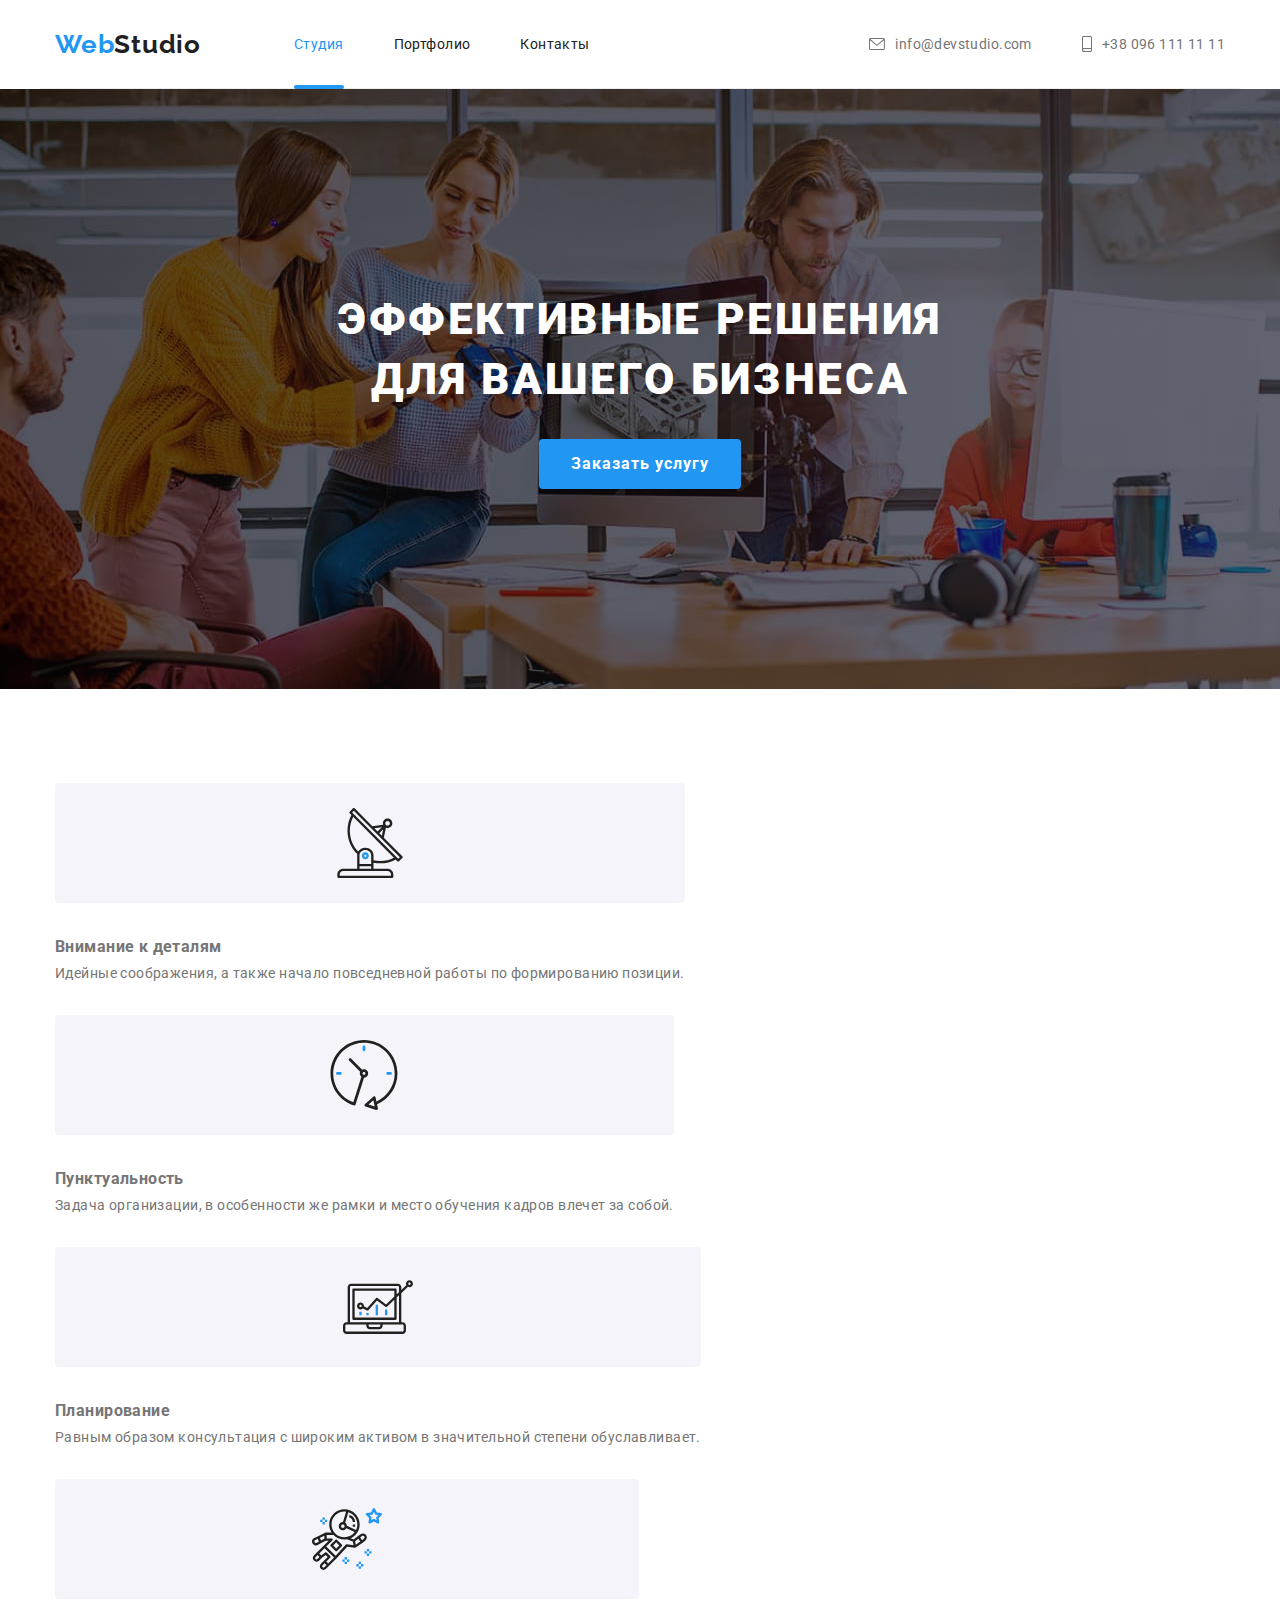
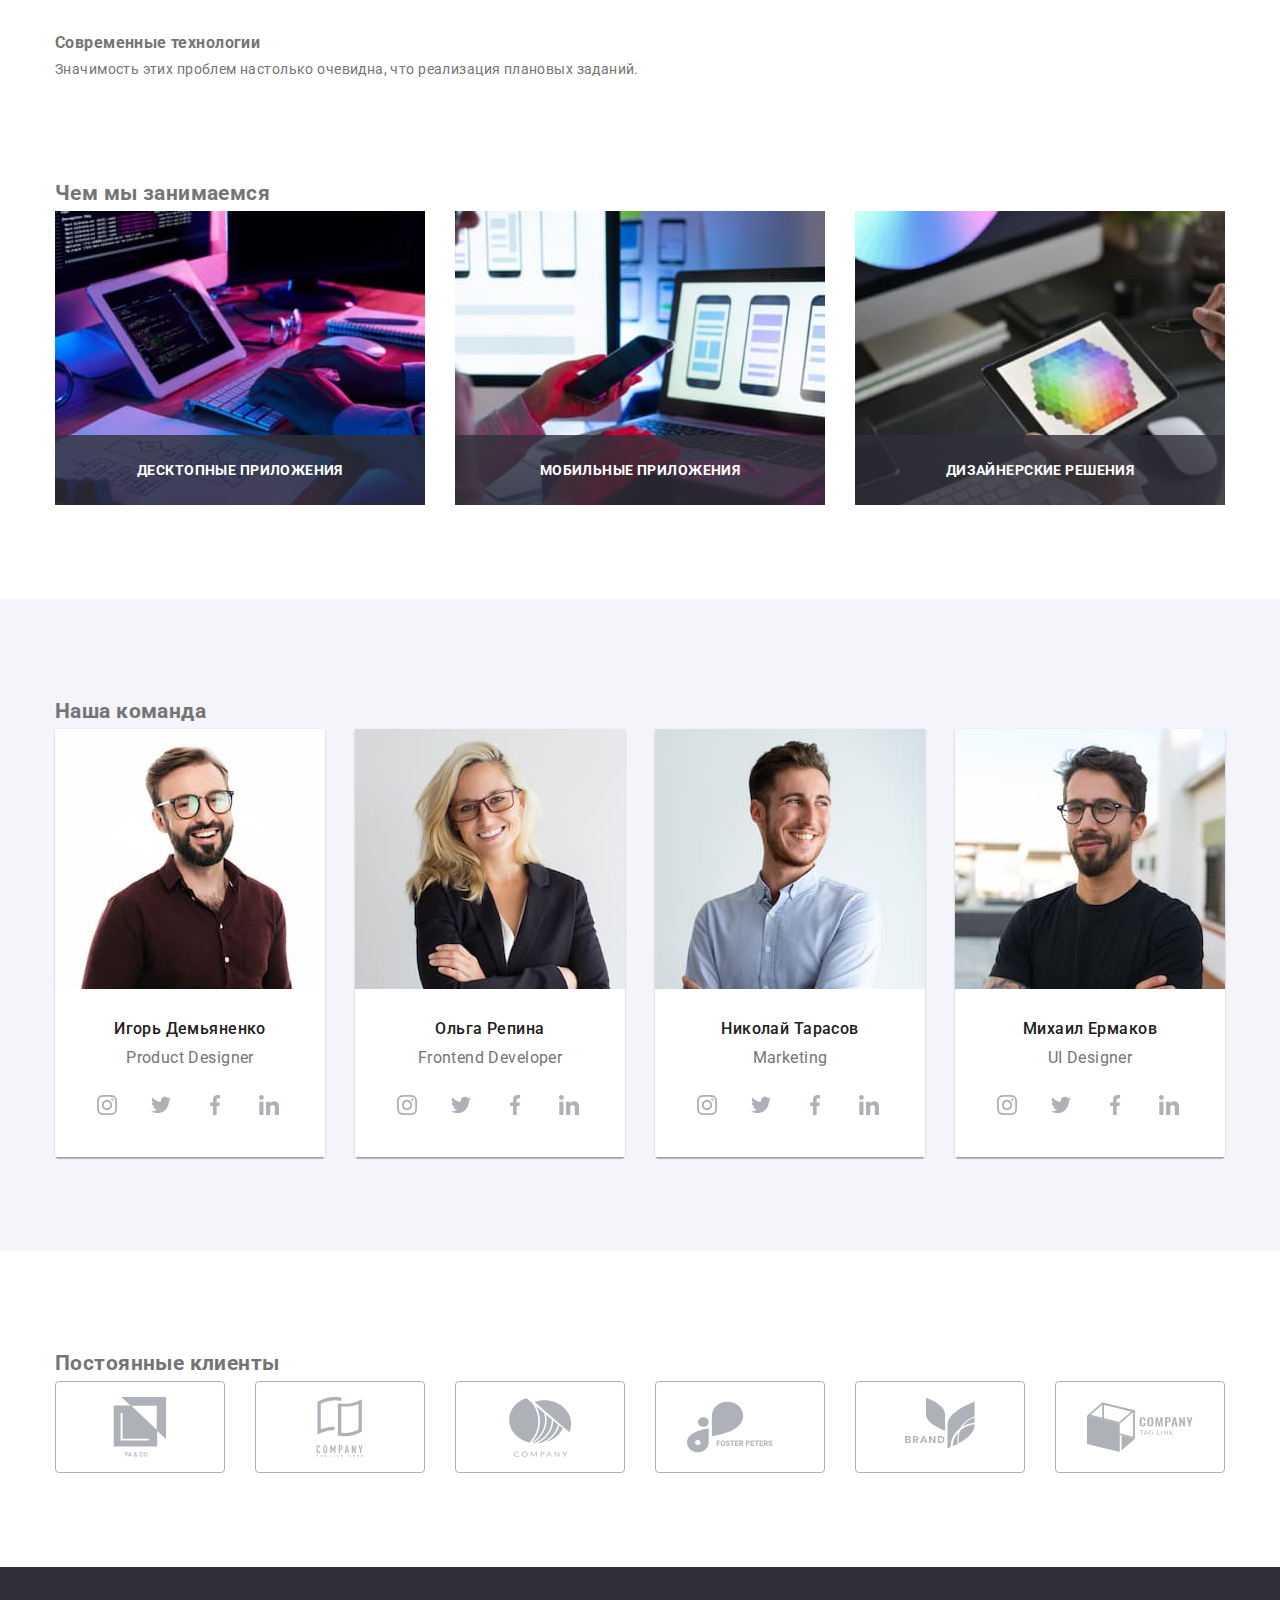
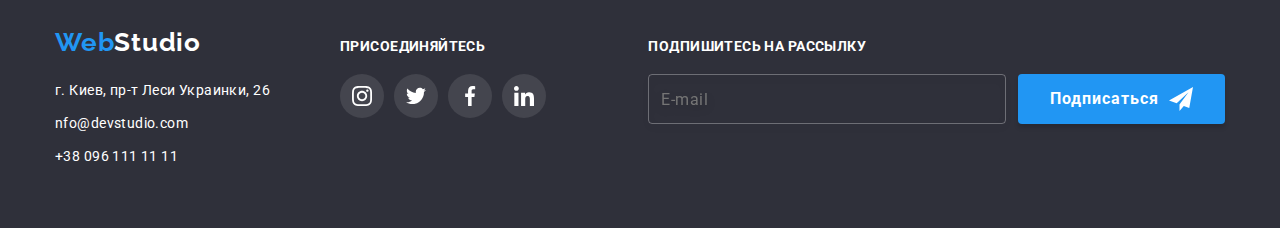
==== commit a05d43c3: "Update index.html" ====
--- a/index.html
+++ b/index.html
@@ -71,14 +71,14 @@
       <section class="section">
         <h2 class="section__hidden-title">Наши особенности</h2>
         <div class="container">
-          <ul class="feature-list list">
+          <ul class="feature-list card-set list">
             <li class="feature-list__item item">
               <div class="feature-container">
                 <svg class="feature-container__icon" width="70" height="70">
                   <use href="./imeges/icon.svg#icon-antenna"></use>
                 </svg>
               </div>
-              <h3 class="feature-list__lable">Внимание к деталям</h3>
+              <h3 class="label feature-list__label">Внимание к деталям</h3>
               <p class="feature-list__text">
                 Идейные соображения, а также начало повседневной работы по формированию позиции.
               </p>
@@ -90,7 +90,7 @@
                   <use href="./imeges/icon.svg#icon-clock"></use>
                 </svg>
               </div>
-              <h3 class="feature-list__lable">Пунктуальность</h3>
+              <h3 class="label feature-list__label">Пунктуальность</h3>
               <p class="feature-list__text">
                 Задача организации, в особенности же рамки и место обучения кадров влечет за собой.
               </p>
@@ -102,7 +102,7 @@
                   <use href="./imeges/icon.svg#icon-diagram"></use>
                 </svg>
               </div>
-              <h3 class="feature-list__lable">Планирование</h3>
+              <h3 class="label feature-list__label">Планирование</h3>
               <p class="feature-list__text">
                 Равным образом консультация с широким активом в значительной степени обуславливает.
               </p>
@@ -114,7 +114,7 @@
                   <use href="./imeges/icon.svg#icon-astronaut"></use>
                 </svg>
               </div>
-              <h3 class="feature-list__lable">Современные технологии</h3>
+              <h3 class="label feature-list__label">Современные технологии</h3>
               <p class="feature-list__text">
                 Значимость этих проблем настолько очевидна, что реализация плановых заданий.
               </p>
@@ -125,7 +125,7 @@
       <!--Чем мы занимаемся-->
       <section class="section section-work">
         <div class="container">
-          <h2 class="title section-work__title">Чем мы занимаемся</h2>
+          <h2 class="section-title">Чем мы занимаемся</h2>
           <ul class="work-list card-set list">
             <li class="item">
               <div class="work-thumb">
@@ -136,7 +136,7 @@
                   width="370"
                   height="294"
                 />
-                <p class="work-thumb__label">Десктопные приложения</p>
+                <p class="label work-thumb__label">Десктопные приложения</p>
               </div>
             </li>
 
@@ -149,7 +149,7 @@
                   width="370"
                   height="294"
                 />
-                <p class="work-thumb__label">Мобильные приложения</p>
+                <p class="label work-thumb__label">Мобильные приложения</p>
               </div>
             </li>
 
@@ -162,7 +162,7 @@
                   width="370"
                   height="294"
                 />
-                <p class="work-thumb__label">Дизайнерские решения</p>
+                <p class="label work-thumb__label">Дизайнерские решения</p>
               </div>
             </li>
           </ul>
@@ -172,7 +172,7 @@
 
       <section class="section section-team">
         <div class="container">
-          <h2 class="title">Наша команда</h2>
+          <h2 class="section-title">Наша команда</h2>
 
           <ul class="team-list card-set list">
             <li class="item team-list__item">
@@ -339,7 +339,7 @@
 
       <section class="section">
         <div class="container">
-          <h2 class="title">Постоянные клиенты</h2>
+          <h2 class="section-title">Постоянные клиенты</h2>
           <ul class="client-list card-set list">
             <li class="item">
               <a href="" class="client-list__link">
@@ -393,7 +393,7 @@
       <div class="container footer-container">
         <div class="footer-item">
           <a href="index.html" class="link logo footer-logo">
-            Web<span class="logo-white">Studio</span></a
+            Web<span class="logo--white">Studio</span></a
           >
 
           <address class="address">
@@ -420,7 +420,7 @@
           </address>
         </div>
         <div class="footer-item">
-          <h2 class="footer-item__title">присоединяйтесь</h2>
+          <h2 class="label footer-item__title">присоединяйтесь</h2>
           <ul class="social-list card-set list">
             <li class="item social-list__item">
               <a class="link social-list__link footer-item__link" href=""
@@ -456,7 +456,7 @@
           </ul>
         </div>
         <div class="footer-item">
-          <h2 class="footer-item__title">Подпишитесь на рассылку</h2>
+          <h2 class="label footer-item__title">Подпишитесь на рассылку</h2>
           <form class="footer-form">
             <input
               class="footer-form__input"
--- a/css/main.min.css
+++ b/css/main.min.css
@@ -0,0 +1,2 @@
+body{color:#757575;font-family:Roboto, sans-serif;font-weight:400;font-size:14px;line-height:calc(24 / 14);letter-spacing:0.03em}.link{text-decoration:none;color:currentColor}.list{list-style:none}h1,h2,h3,p,ul{margin:0;padding:0}.card-set{display:-webkit-box;display:-ms-flexbox;display:flex;-ms-flex-wrap:wrap;flex-wrap:wrap;gap:30px}.item{-ms-flex-preferred-size:calc((100%-$set-gap*($card-item-1))/$card-item);flex-basis:calc((100%-$set-gap*($card-item-1))/$card-item)}.container{margin-left:auto;margin-right:auto;padding-left:15px;padding-right:15px;width:1200px}.section{padding-top:94px;padding-bottom:94px}.section__hidden-title{position:absolute;width:1px;height:1px;margin:-1px;padding:0;white-space:nowrap;overflow:hidden;border:0;-webkit-clip-path:inset(100%);clip-path:inset(100%);clip:rect(0 0 0 0)}.title{margin-bottom:50px;font-weight:700;font-size:36px;line-height:calc(42 / 36);text-align:center;letter-spacing:0.03em;color:#212121;text-align:center}.img{display:block;max-width:100%;height:auto}.header__container{display:-webkit-box;display:-ms-flexbox;display:flex;-webkit-box-align:center;-ms-flex-align:center;align-items:center;border-bottom:1px solid #ECECEC}.logo{display:block;color:#2196F3;font-family:Raleway,cursive;font-size:26px;font-weight:700;line-height:calc(31 / 26);letter-spacing:0.03em;text-decoration:none}.logo--black{color:#212121}.logo--white{color:#fff}.site-nav{display:-webkit-box;display:-ms-flexbox;display:flex;-webkit-box-align:center;-ms-flex-align:center;align-items:center}.site-nav__list{display:-webkit-box;display:-ms-flexbox;display:flex;padding-left:0;margin-left:93px}.site-nav__item+.site-nav__item{margin-left:50px}.site-nav__link{display:block;padding-top:32px;padding-bottom:32px;color:#212121;-webkit-transition:250ms cubic-bezier(0.4, 0, 0.2, 1);transition:250ms cubic-bezier(0.4, 0, 0.2, 1)}.site-nav__link:hover,.site-nav__link:focus{color:#2196F3}.site-nav__link--current{position:relative;color:#2196F3}.site-nav__link--current::after{content:"";position:absolute;display:block;width:100%;height:4px;left:0;bottom:-1px;border-radius:2px;background-color:#2196F3}.contact{display:-webkit-box;display:-ms-flexbox;display:flex;padding-left:0;margin-left:auto;-webkit-box-align:center;-ms-flex-align:center;align-items:center}.contact__item+.contact__item{margin-left:50px}.contact__link{padding-top:32px;padding-bottom:32px;display:-webkit-inline-box;display:-ms-inline-flexbox;display:inline-flex;-webkit-box-align:center;-ms-flex-align:center;align-items:center;-webkit-transition:250ms cubic-bezier(0.4, 0, 0.2, 1);transition:250ms cubic-bezier(0.4, 0, 0.2, 1)}.contact__link:hover,.contact__link:focus{color:#2196F3}.contact__icon{margin-right:10px;fill:currentColor}.section-hero{background-image:-webkit-gradient(linear, left top, right top, from(rgba(0,0,0,0.4)), to(rgba(47,48,58,0.4))),url(../imeges/overlay.jpg);background-image:linear-gradient(to right, rgba(0,0,0,0.4), rgba(47,48,58,0.4)),url(../imeges/overlay.jpg);background-repeat:no-repeat;background-position:center;background-size:1600px auto;padding-top:200px;padding-bottom:200px;text-align:center}.section-hero__title{margin-bottom:30px;max-width:690px;margin-left:auto;margin-right:auto;color:#fff;font-weight:900;font-size:44px;line-height:calc(60 / 44);letter-spacing:0.06em;text-transform:uppercase}.button{display:-webkit-box;display:-ms-flexbox;display:flex;margin-left:auto;margin-right:auto;-webkit-box-pack:center;-ms-flex-pack:center;justify-content:center;-webkit-box-align:center;-ms-flex-align:center;align-items:center;padding:10px 32px;min-width:200px;border:none;background-color:#2196F3;color:#fff;-webkit-box-shadow:0px 4px 4px rgba(0,0,0,0.15);box-shadow:0px 4px 4px rgba(0,0,0,0.15);font-weight:700;font-size:16px;line-height:1.88;border-radius:4px;cursor:pointer;font-family:inherit;letter-spacing:0.06em;-webkit-transition:background-color 250ms cubic-bezier(0.4, 0, 0.2, 1);transition:background-color 250ms cubic-bezier(0.4, 0, 0.2, 1)}.button:hover,.button:focus{background-color:#188CE8}.feature-list{display:-webkit-box;display:-ms-flexbox;display:flex;gap:30px}.feature-container{display:-webkit-box;display:-ms-flexbox;display:flex;-webkit-box-align:center;-ms-flex-align:center;align-items:center;-webkit-box-pack:center;-ms-flex-pack:center;justify-content:center;margin-bottom:30px;width:100%;height:120px;border-radius:4px;background-color:#F5F4FA}.feature-list__lable{margin-top:0;margin-bottom:10px;color:#212121;font-weight:700;font-size:14px;line-height:calc(16 / 14);text-transform:uppercase}.section-work{padding-top:0}.work-thumb{position:relative}.work-thumb__label{position:absolute;bottom:0;padding-top:27px;padding-bottom:27px;width:100%;text-align:center;font-weight:700;line-height:calc(16 / 14);text-transform:uppercase;color:#fff;background:rgba(47,48,58,0.8)}.section-team{background-color:#F5F4FA}.team-list__item{-webkit-box-shadow:0px 1px 3px rgba(0,0,0,0.12),0px 1px 1px rgba(0,0,0,0.14),0px 2px 1px rgba(0,0,0,0.2);box-shadow:0px 1px 3px rgba(0,0,0,0.12),0px 1px 1px rgba(0,0,0,0.14),0px 2px 1px rgba(0,0,0,0.2);border-radius:0px 0px 4px 4px}.team-list__content{padding:30px;text-align:center;background-color:#fff}.team-list__title,.team-list__specialty{font-size:16px;line-height:calc(19 / 16)}.team-list__title{margin-bottom:10px;font-weight:500;color:#212121}.team-list__specialty{margin-bottom:16px}.social-list{gap:10px}.social-list__link{display:-webkit-box;display:-ms-flexbox;display:flex;-webkit-box-align:center;-ms-flex-align:center;align-items:center;-webkit-box-pack:center;-ms-flex-pack:center;justify-content:center;width:44px;height:44px;fill:#AFB1B8;background-color:#fff;border-radius:50%;-webkit-transition:fill var(--transition),background-color var(--transition);transition:fill var(--transition),background-color var(--transition)}.social-list__link:hover,.social-list__link:focus{fill:#fff;background-color:#2196F3}.client-list__link{display:-webkit-box;display:-ms-flexbox;display:flex;-webkit-box-align:center;-ms-flex-align:center;align-items:center;-webkit-box-pack:center;-ms-flex-pack:center;justify-content:center;width:170px;height:92px;border:1px solid #AFB1B8;border-radius:4px;fill:#AFB1B8;-webkit-transition:fill 250ms cubic-bezier(0.4, 0, 0.2, 1),background-color 250ms cubic-bezier(0.4, 0, 0.2, 1),border-color 250ms cubic-bezier(0.4, 0, 0.2, 1);transition:fill 250ms cubic-bezier(0.4, 0, 0.2, 1),background-color 250ms cubic-bezier(0.4, 0, 0.2, 1),border-color 250ms cubic-bezier(0.4, 0, 0.2, 1)}.client-list__link:hover,.client-list__link:focus{fill:#2196F3;border-color:#2196F3;background-color:#fff}.footer{padding-top:60px;padding-bottom:60px;background-color:#2F303A}.footer-container{display:-webkit-box;display:-ms-flexbox;display:flex;-webkit-box-align:baseline;-ms-flex-align:baseline;align-items:baseline}.footer-logo{margin-bottom:20px;display:block}.address{color:rgba(255,255,255,0.6);font-style:inherit}.address__link{color:#fff;-webkit-transition:color 250ms cubic-bezier(0.4, 0, 0.2, 1);transition:color 250ms cubic-bezier(0.4, 0, 0.2, 1)}.address__link:hover,.address__link:focus{color:#2196F3}.address__item:not(:last-child){margin-bottom:9px}.footer-item:not(:last-child){margin-right:70px}.footer-item:last-child{margin-left:auto}.footer-item__title{margin-bottom:20px;color:#fff;font-weight:700;font-size:14px;line-height:calc(16 / 14);text-transform:uppercase}.footer-item__link{fill:#fff;background-color:#44454E;-webkit-transition:background-color 250ms cubic-bezier(0.4, 0, 0.2, 1),-webkit-filter 250ms cubic-bezier(0.4, 0, 0.2, 1);transition:background-color 250ms cubic-bezier(0.4, 0, 0.2, 1),-webkit-filter 250ms cubic-bezier(0.4, 0, 0.2, 1);transition:filter 250ms cubic-bezier(0.4, 0, 0.2, 1),background-color 250ms cubic-bezier(0.4, 0, 0.2, 1);transition:filter 250ms cubic-bezier(0.4, 0, 0.2, 1),background-color 250ms cubic-bezier(0.4, 0, 0.2, 1),-webkit-filter 250ms cubic-bezier(0.4, 0, 0.2, 1)}.footer-item__link:hover,.footer-item__link:focus{fill:#fff;background-color:#2196F3}.footer-form{display:-webkit-box;display:-ms-flexbox;display:flex;-webkit-box-align:center;-ms-flex-align:center;align-items:center}.footer-form__input{padding:12px 12px;font-size:16px;line-height:calc(20 / 16);letter-spacing:0.03em;width:358px;height:50px;border:1px solid rgba(255,255,255,0.3);-webkit-filter:drop-shadow(0px 4px 4px rgba(0,0,0,0.15));filter:drop-shadow(0px 4px 4px rgba(0,0,0,0.15));border-radius:4px;margin-right:12px;color:#E5E5E5;background-color:transparent;-webkit-transition:border 250ms cubic-bezier(0.4, 0, 0.2, 1);transition:border 250ms cubic-bezier(0.4, 0, 0.2, 1)}.footer-form__input:hover,.footer-form__input:focus{border:1px solid #2196F3}.footer-form__icon{margin-left:10px;-webkit-box-align:center;-ms-flex-align:center;align-items:center}.filter-list{display:-webkit-box;display:-ms-flexbox;display:flex;-ms-flex-wrap:wrap;flex-wrap:wrap;margin-bottom:50px;gap:8px;-webkit-box-pack:center;-ms-flex-pack:center;justify-content:center}.filter-list__button{padding:6px 22px;border-radius:4px;border:none;font-weight:500;font-size:16px;font-family:inherit;line-height:calc(26 / 16);text-align:center;letter-spacing:0.03em;cursor:pointer;color:#212121;background-color:#F5F4FA;-webkit-transition:color 250ms cubic-bezier(0.4, 0, 0.2, 1),background-color 250ms cubic-bezier(0.4, 0, 0.2, 1),-webkit-filter 250ms cubic-bezier(0.4, 0, 0.2, 1);transition:color 250ms cubic-bezier(0.4, 0, 0.2, 1),background-color 250ms cubic-bezier(0.4, 0, 0.2, 1),-webkit-filter 250ms cubic-bezier(0.4, 0, 0.2, 1);transition:color 250ms cubic-bezier(0.4, 0, 0.2, 1),background-color 250ms cubic-bezier(0.4, 0, 0.2, 1),filter 250ms cubic-bezier(0.4, 0, 0.2, 1);transition:color 250ms cubic-bezier(0.4, 0, 0.2, 1),background-color 250ms cubic-bezier(0.4, 0, 0.2, 1),filter 250ms cubic-bezier(0.4, 0, 0.2, 1),-webkit-filter 250ms cubic-bezier(0.4, 0, 0.2, 1)}.filter-list__button:hover,.filter-list__button:focus{color:#fff;background-color:#2196F3;-webkit-filter:drop-shadow(0px 4px 4px rgba(0,0,0,0.25));filter:drop-shadow(0px 4px 4px rgba(0,0,0,0.25))}.project-list__link{background-color:#fff;-webkit-transition:-webkit-filter 250ms cubic-bezier(0.4, 0, 0.2, 1);transition:-webkit-filter 250ms cubic-bezier(0.4, 0, 0.2, 1);transition:filter 250ms cubic-bezier(0.4, 0, 0.2, 1);transition:filter 250ms cubic-bezier(0.4, 0, 0.2, 1), -webkit-filter 250ms cubic-bezier(0.4, 0, 0.2, 1)}.project-list__link:hover,.project-list__link:focus{-webkit-filter:drop-shadow(0px 4px 4px rgba(0,0,0,0.25));filter:drop-shadow(0px 4px 4px rgba(0,0,0,0.25))}.project-list__content{padding:20px 24px;border:1px solid #ECECEC}.project-list__title{margin-bottom:4px;font-weight:700;font-size:18px;line-height:2;letter-spacing:0.06em;color:#212121}.project-list__label{font-size:16px;line-height:calc(30 / 16)}.project-thumb{position:relative;overflow:hidden}.project-thumb__description{position:absolute;width:100%;height:100%;padding:63px 24px;top:0;left:0;font-size:18px;line-height:calc(28 / 18);letter-spacing:0.03em;color:#fff;background-color:rgba(33,150,243,0.9);-webkit-transform:translateY(100%);transform:translateY(100%);-webkit-transition:-webkit-transform 250ms cubic-bezier(0.4, 0, 0.2, 1);transition:-webkit-transform 250ms cubic-bezier(0.4, 0, 0.2, 1);transition:transform 250ms cubic-bezier(0.4, 0, 0.2, 1);transition:transform 250ms cubic-bezier(0.4, 0, 0.2, 1), -webkit-transform 250ms cubic-bezier(0.4, 0, 0.2, 1)}.project-list__link:hover .project-thumb__description,.project-list__link:focus .project-thumb__description{-webkit-transform:translateY(0);transform:translateY(0)}.backdrop{position:fixed;top:0;left:0;width:100%;height:100%;background:rgba(0,0,0,0.2);opacity:1;-webkit-transition:opacity 250ms cubic-bezier(0.4, 0, 0.2, 1),visibility 250ms cubic-bezier(0.4, 0, 0.2, 1);transition:opacity 250ms cubic-bezier(0.4, 0, 0.2, 1),visibility 250ms cubic-bezier(0.4, 0, 0.2, 1)}.backdrop.is-hidden{visibility:hidden;opacity:0;pointer-events:none}.modal{position:absolute;padding:40px;top:50%;left:50%;-webkit-transform:translate(-50%, -50%) scale(1);transform:translate(-50%, -50%) scale(1);-webkit-transition:-webkit-transform 250ms cubic-bezier(0.4, 0, 0.2, 1);transition:-webkit-transform 250ms cubic-bezier(0.4, 0, 0.2, 1);transition:transform 250ms cubic-bezier(0.4, 0, 0.2, 1);transition:transform 250ms cubic-bezier(0.4, 0, 0.2, 1), -webkit-transform 250ms cubic-bezier(0.4, 0, 0.2, 1);border-radius:4px;min-height:581px;min-width:528px;background-color:#fff}.backdrop.is-hidden .modal{-webkit-transform:translate(-50%, -50%) scale(0);transform:translate(-50%, -50%) scale(0)}.modal-cl-btn{position:absolute;display:-webkit-box;display:-ms-flexbox;display:flex;-webkit-box-align:center;-ms-flex-align:center;align-items:center;-webkit-box-pack:center;-ms-flex-pack:center;justify-content:center;top:8px;right:8px;width:30px;height:30px;border-radius:50%;border:1px solid rgba(0,0,0,0.1);background-color:#fff;cursor:pointer;-webkit-transition:fill 250ms cubic-bezier(0.4, 0, 0.2, 1),border 250ms cubic-bezier(0.4, 0, 0.2, 1);transition:fill 250ms cubic-bezier(0.4, 0, 0.2, 1),border 250ms cubic-bezier(0.4, 0, 0.2, 1)}.modal-cl-btn:hover,.modal-cl-btn:focus{fill:#2196F3;border:1px solid rgba(0,0,0,0.1)}.modal-form__title{margin-bottom:12px;font-size:20px;line-height:calc(23 / 20);text-align:center;color:#212121}.form-list{display:-webkit-box;display:-ms-flexbox;display:flex;-webkit-box-orient:vertical;-webkit-box-direction:normal;-ms-flex-direction:column;flex-direction:column;gap:10px;margin-bottom:20px}.form-wrapper{position:relative}.form-list__item{display:-webkit-box;display:-ms-flexbox;display:flex;-webkit-box-orient:vertical;-webkit-box-direction:normal;-ms-flex-direction:column;flex-direction:column}.form-list__label{margin-bottom:4px;font-size:12px;line-height:calc(14 /12);letter-spacing:0.01em}.form-list__input{padding:11px 42px;width:100%;border:1px solid rgba(33,33,33,0.2);border-radius:4px;-webkit-transition:border 250ms cubic-bezier(0.4, 0, 0.2, 1);transition:border 250ms cubic-bezier(0.4, 0, 0.2, 1)}.form-list__input:hover,.form-list__input:focus{border:1px solid #2196F3;cursor:pointer}.form-list__icon{position:absolute;top:50%;left:15px;-webkit-transform:translateY(-50%);transform:translateY(-50%);-webkit-transition:fill 250ms cubic-bezier(0.4, 0, 0.2, 1);transition:fill 250ms cubic-bezier(0.4, 0, 0.2, 1)}.form-list__input:hover ~ .form-list__icon,.form-list__input:focus ~ .form-list__icon{fill:#2196F3}.form-list__textarea{padding:12px 16px;height:120px;resize:none;border:1px solid rgba(33,33,33,0.2);border-radius:4px;-webkit-transition:border 250ms cubic-bezier(0.4, 0, 0.2, 1);transition:border 250ms cubic-bezier(0.4, 0, 0.2, 1)}.form-list__textarea:hover,.form-list__textarea:focus{border:1px solid #2196F3;cursor:pointer}.form-list__textarea::-webkit-input-placeholder{color:rgba(117,117,117,0.5)}.form-list__textarea:-ms-input-placeholder{color:rgba(117,117,117,0.5)}.form-list__textarea::-ms-input-placeholder{color:rgba(117,117,117,0.5)}.form-list__textarea::placeholder{color:rgba(117,117,117,0.5)}.field{display:-webkit-box;display:-ms-flexbox;display:flex;-webkit-box-align:center;-ms-flex-align:center;align-items:center;-webkit-box-pack:center;-ms-flex-pack:center;justify-content:center;line-height:calc(24 / 14);text-align:center;margin-bottom:30px;cursor:pointer}.field__input{position:absolute;width:1px;height:1px;margin:-1px;padding:0;white-space:nowrap;overflow:hidden;border:0;-webkit-clip-path:inset(100%);clip-path:inset(100%);clip:rect(0 0 0 0);-webkit-transition:border 250ms cubic-bezier(0.4, 0, 0.2, 1);transition:border 250ms cubic-bezier(0.4, 0, 0.2, 1)}.field__icon{margin-right:9px;border-radius:4px;border:2px solid #212121;-webkit-transition:border 250ms cubic-bezier(0.4, 0, 0.2, 1);transition:border 250ms cubic-bezier(0.4, 0, 0.2, 1)}.field__input:hover ~ .field__icon,.field__input:focus ~ .field__icon{border:2px solid #2196F3}.field__input:checked+.field__icon{background-color:#2196F3;background-position:center;border:2px solid #2196F3;-webkit-transition:fill 250ms cubic-bezier(0.4, 0, 0.2, 1);transition:fill 250ms cubic-bezier(0.4, 0, 0.2, 1)}.field__link{color:#2196F3}
+/*# sourceMappingURL=main.min.css.map */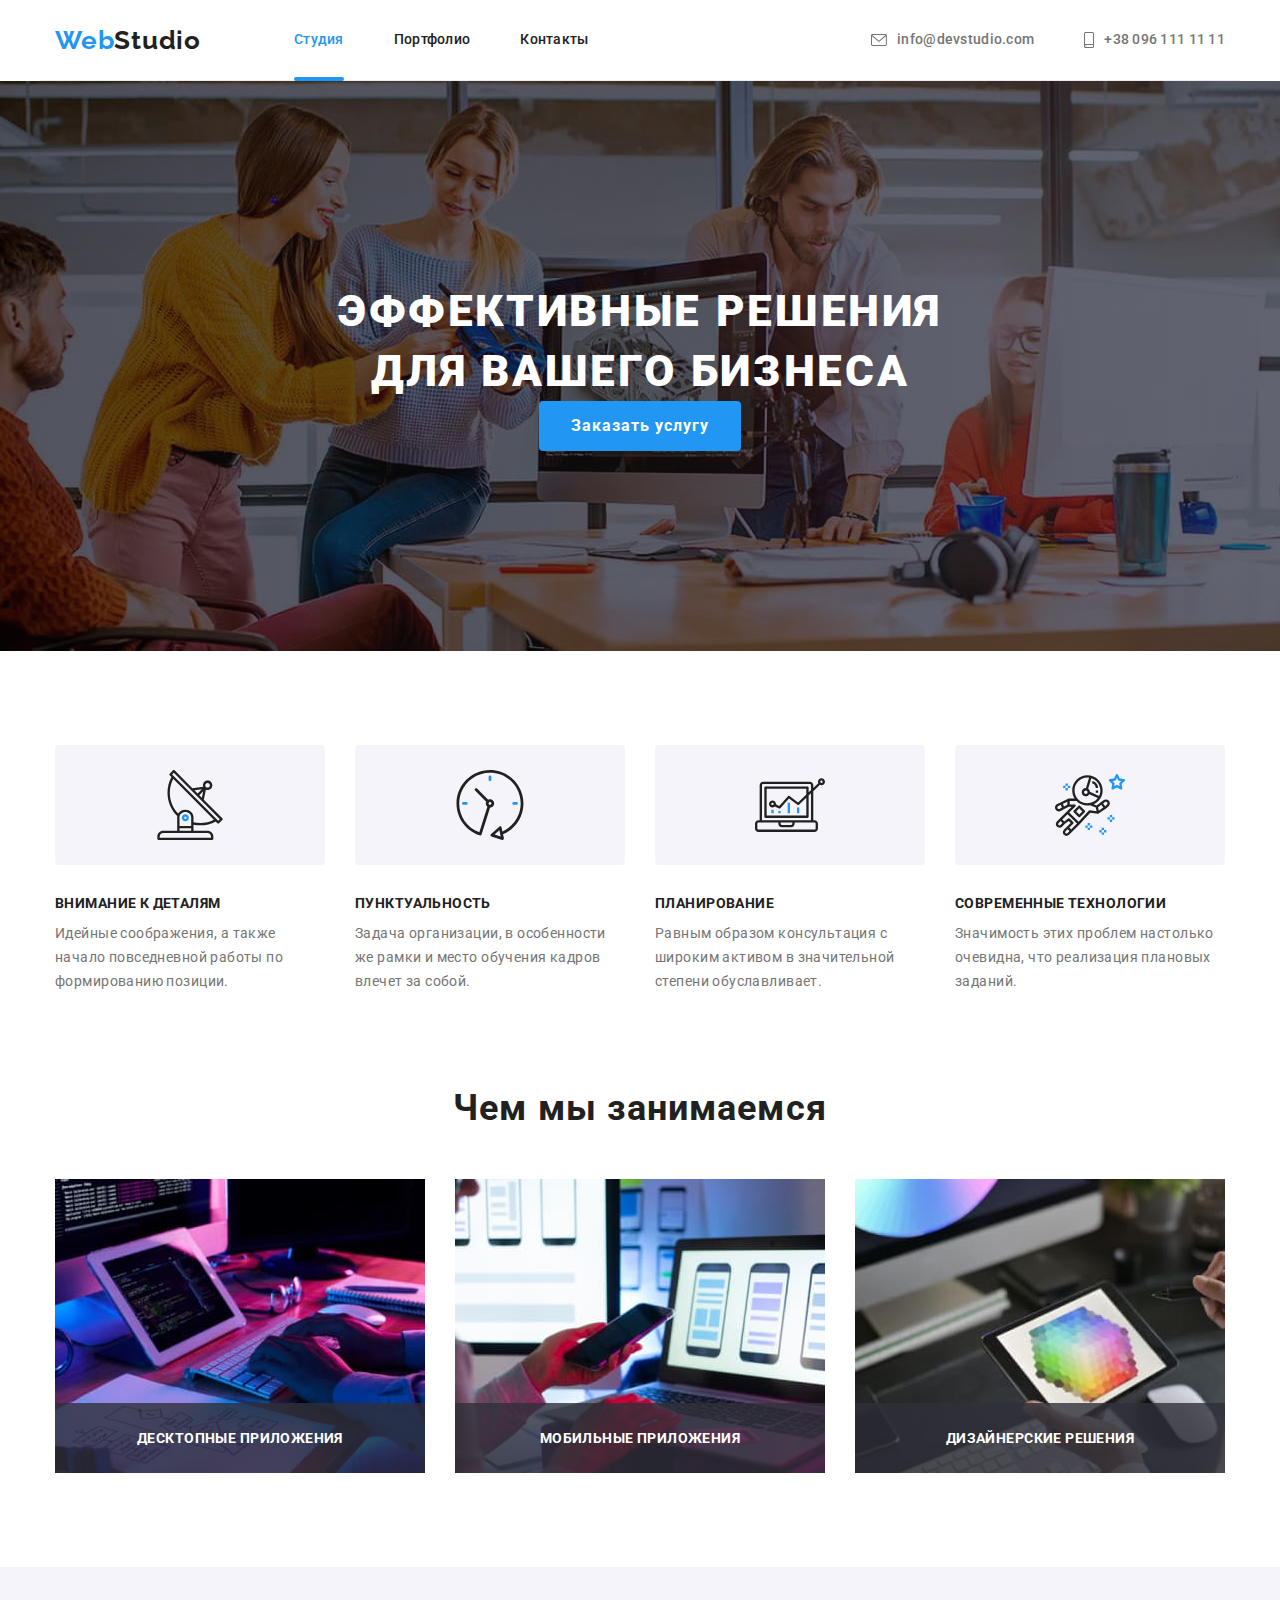
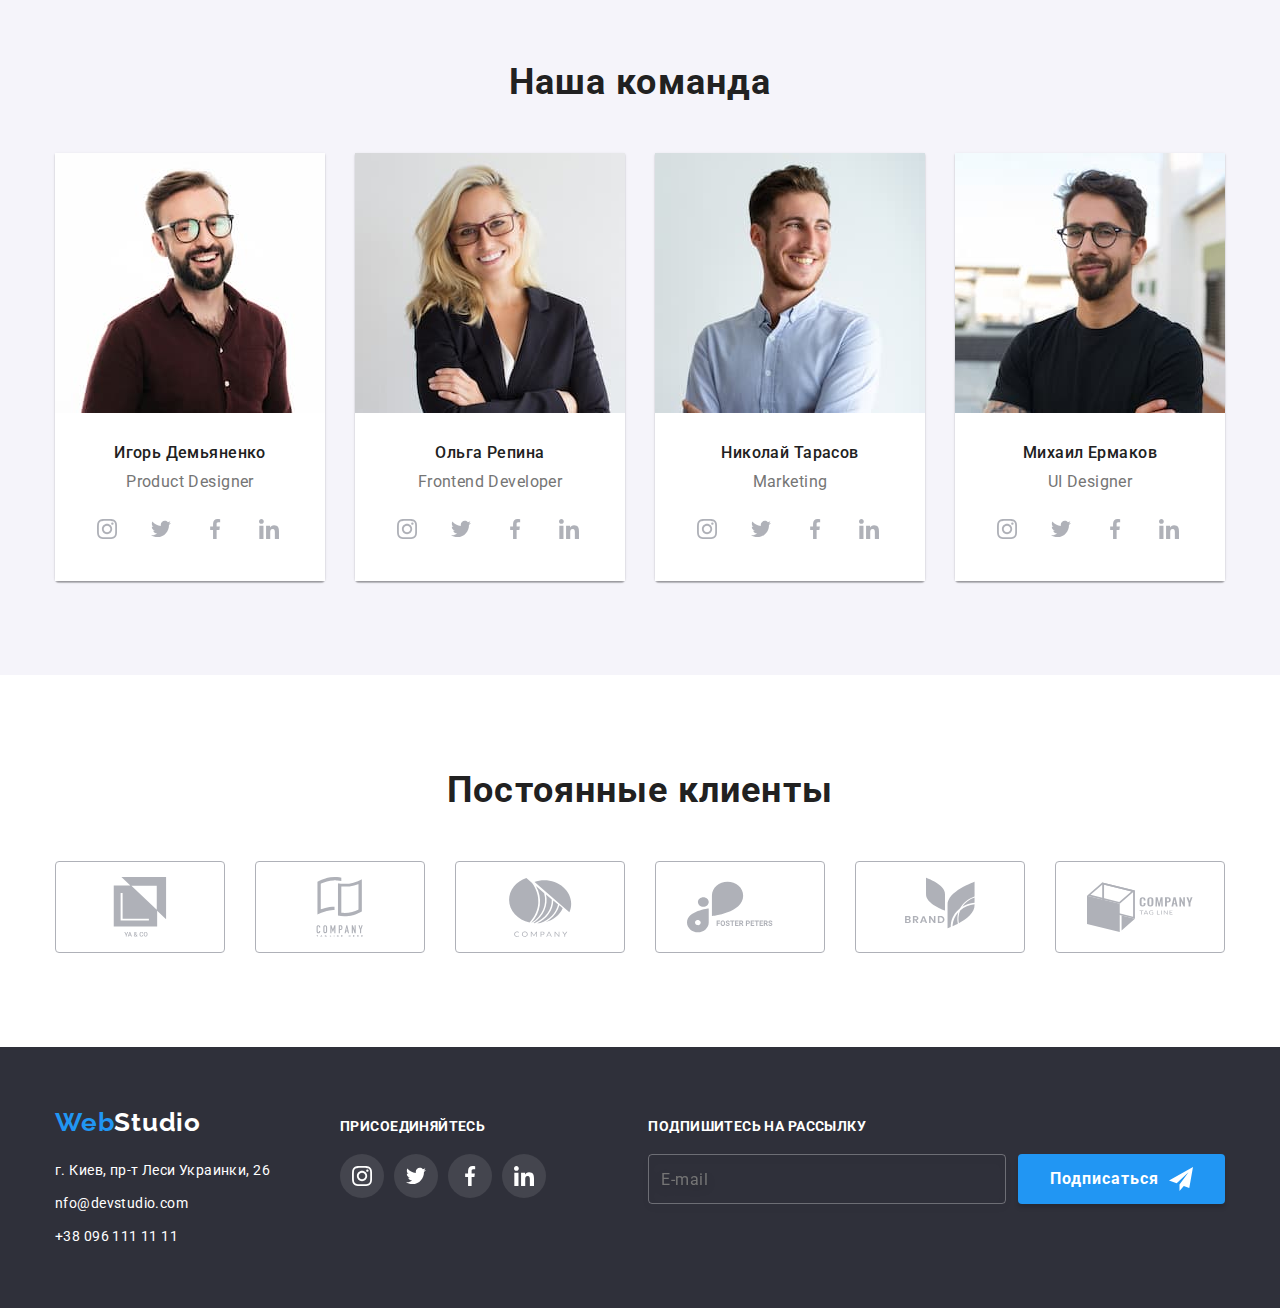
==== commit d09bac4c: "Update index.html" ====
--- a/index.html
+++ b/index.html
@@ -60,62 +60,62 @@
     <main>
       <!--Герой-->
 
-      <section class="section section-hero">
+      <section class="section page-hero">
         <div class="container">
-          <h1 class="section-hero__title">Эффективные решения для вашего бизнеса</h1>
+          <h1 class="page-hero__title">Эффективные решения для вашего бизнеса</h1>
           <button data-modal-open type="button" class="button">Заказать услугу</button>
         </div>
       </section>
 
       <!--Наши особенности-->
-      <section class="section">
+      <section class="section page-feature">
         <h2 class="section__hidden-title">Наши особенности</h2>
         <div class="container">
-          <ul class="feature-list card-set list">
-            <li class="feature-list__item item">
-              <div class="feature-container">
-                <svg class="feature-container__icon" width="70" height="70">
+          <ul class="page-feature__list card-set list">
+            <li class="page-feature__item item">
+              <div class="page-feature__container">
+                <svg class="page-feature__icon" width="70" height="70">
                   <use href="./imeges/icon.svg#icon-antenna"></use>
                 </svg>
               </div>
-              <h3 class="label feature-list__label">Внимание к деталям</h3>
-              <p class="feature-list__text">
+              <h3 class="label page-feature__label">Внимание к деталям</h3>
+              <p class="page-feature__text">
                 Идейные соображения, а также начало повседневной работы по формированию позиции.
               </p>
             </li>
 
-            <li class="item feature-list__item">
-              <div class="feature-container">
-                <svg class="feature-container__icon" width="70" height="70">
+            <li class="item page-feature__item">
+              <div class="page-feature__container">
+                <svg class="page-feature__icon" width="70" height="70">
                   <use href="./imeges/icon.svg#icon-clock"></use>
                 </svg>
               </div>
-              <h3 class="label feature-list__label">Пунктуальность</h3>
-              <p class="feature-list__text">
+              <h3 class="label page-feature__label">Пунктуальность</h3>
+              <p class="page-feature__text">
                 Задача организации, в особенности же рамки и место обучения кадров влечет за собой.
               </p>
             </li>
 
-            <li class="item feature-list__item">
-              <div class="feature-container">
-                <svg class="feature-container__icon" width="70" height="70">
+            <li class="item page-feature__item">
+              <div class="page-feature__container">
+                <svg class="page-feature__icon" width="70" height="70">
                   <use href="./imeges/icon.svg#icon-diagram"></use>
                 </svg>
               </div>
-              <h3 class="label feature-list__label">Планирование</h3>
-              <p class="feature-list__text">
+              <h3 class="label page-feature__label">Планирование</h3>
+              <p class="page-feature__text">
                 Равным образом консультация с широким активом в значительной степени обуславливает.
               </p>
             </li>
 
-            <li class="item feature-list__item">
-              <div class="feature-container">
-                <svg class="feature-container__icon" width="70" height="70">
+            <li class="item page-feature__item">
+              <div class="page-feature__container">
+                <svg class="page-feature__icon" width="70" height="70">
                   <use href="./imeges/icon.svg#icon-astronaut"></use>
                 </svg>
               </div>
-              <h3 class="label feature-list__label">Современные технологии</h3>
-              <p class="feature-list__text">
+              <h3 class="label page-feature__label">Современные технологии</h3>
+              <p class="page-feature__text">
                 Значимость этих проблем настолько очевидна, что реализация плановых заданий.
               </p>
             </li>
@@ -123,12 +123,12 @@
         </div>
       </section>
       <!--Чем мы занимаемся-->
-      <section class="section section-work">
+      <section class="section page-work">
         <div class="container">
           <h2 class="section-title">Чем мы занимаемся</h2>
-          <ul class="work-list card-set list">
-            <li class="item">
-              <div class="work-thumb">
+          <ul class="page-work__list card-set list">
+            <li class="item">
+              <div class="page-work__thumb">
                 <img
                   class="img"
                   src="./imeges/box1.jpg"
@@ -136,12 +136,12 @@
                   width="370"
                   height="294"
                 />
-                <p class="label work-thumb__label">Десктопные приложения</p>
-              </div>
-            </li>
-
-            <li class="item">
-              <div class="work-thumb">
+                <p class="label page-work__label">Десктопные приложения</p>
+              </div>
+            </li>
+
+            <li class="item">
+              <div class="page-work__thumb">
                 <img
                   class="img"
                   src="./imeges/box2.jpg"
@@ -149,12 +149,12 @@
                   width="370"
                   height="294"
                 />
-                <p class="label work-thumb__label">Мобильные приложения</p>
-              </div>
-            </li>
-
-            <li class="item">
-              <div class="work-thumb">
+                <p class="label page-work__label">Мобильные приложения</p>
+              </div>
+            </li>
+
+            <li class="item">
+              <div class="page-work__thumb">
                 <img
                   class="img"
                   src="./imeges/box3.jpg"
@@ -162,7 +162,7 @@
                   width="370"
                   height="294"
                 />
-                <p class="label work-thumb__label">Дизайнерские решения</p>
+                <p class="label page-work__label">Дизайнерские решения</p>
               </div>
             </li>
           </ul>
@@ -170,12 +170,12 @@
       </section>
       <!--Наша команда-->
 
-      <section class="section section-team">
+      <section class="section page-team">
         <div class="container">
           <h2 class="section-title">Наша команда</h2>
 
-          <ul class="team-list card-set list">
-            <li class="item team-list__item">
+          <ul class="page-team__list card-set list">
+            <li class="item page-team__item">
               <img
                 class="img"
                 src="./imeges/img.jpg"
@@ -183,9 +183,9 @@
                 width="270"
                 height="260"
               />
-              <div class="team-list__content">
-                <h3 class="team-list__title">Игорь Демьяненко</h3>
-                <p class="team-list__specialty">Product Designer</p>
+              <div class="page-team__content">
+                <h3 class="page-team__title">Игорь Демьяненко</h3>
+                <p class="page-team__specialty">Product Designer</p>
                 <ul class="social-list card-set list">
                   <li class="item social-list__item">
                     <a class="link social-list__link" href=""
@@ -219,11 +219,11 @@
               </div>
             </li>
 
-            <li class="item team-list__item">
+            <li class="item page-team__item">
               <img class="img" src="./imeges/img(1).jpg" alt="Frontend Developer" />
-              <div class="team-list__content">
-                <h3 class="team-list__title">Ольга Репина</h3>
-                <p class="team-list__specialty">Frontend Developer</p>
+              <div class="page-team__content">
+                <h3 class="page-team__title">Ольга Репина</h3>
+                <p class="page-team__specialty">Frontend Developer</p>
                 <ul class="social-list card-set list">
                   <li class="item social-list__item">
                     <a class="link social-list__link" href=""
@@ -257,11 +257,11 @@
               </div>
             </li>
 
-            <li class="item team-list__item">
+            <li class="item page-team__item">
               <img class="img" src="./imeges/img(2).jpg" alt="Marketing" />
-              <div class="team-list__content">
-                <h3 class="team-list__title">Николай Тарасов</h3>
-                <p class="team-list__specialty">Marketing</p>
+              <div class="page-team__content">
+                <h3 class="page-team__title">Николай Тарасов</h3>
+                <p class="page-team__specialty">Marketing</p>
                 <ul class="social-list card-set list">
                   <li class="item social-list__item">
                     <a class="link social-list__link" href=""
@@ -295,11 +295,11 @@
               </div>
             </li>
 
-            <li class="item team-list__item">
+            <li class="item page-team__item">
               <img class="img" src="./imeges/img(3).jpg" alt="UI Designer" />
-              <div class="team-list__content">
-                <h3 class="team-list__title">Михаил Ермаков</h3>
-                <p class="team-list__specialty">UI Designer</p>
+              <div class="page-team__content">
+                <h3 class="page-team__title">Михаил Ермаков</h3>
+                <p class="page-team__specialty">UI Designer</p>
                 <ul class="social-list card-set list">
                   <li class="item social-list__item">
                     <a class="link social-list__link" href=""
@@ -335,50 +335,50 @@
           </ul>
         </div>
       </section>
-      <!-- Clients -->
-
-      <section class="section">
+      <!-- page-clients -->
+
+      <section class="section page-client">
         <div class="container">
           <h2 class="section-title">Постоянные клиенты</h2>
-          <ul class="client-list card-set list">
-            <li class="item">
-              <a href="" class="client-list__link">
-                <svg class="client-list__icon" width="106" height="60">
+          <ul class="page-client__list card-set list">
+            <li class="item">
+              <a href="" class="page-client__link">
+                <svg class="page-client__icon" width="106" height="60">
                   <use href="./imeges/icon.svg#icon-group"></use>
                 </svg>
               </a>
             </li>
             <li class="item">
-              <a href="" class="client-list__link">
-                <svg class="client-list__icon" width="106" height="60">
+              <a href="" class="page-client__link">
+                <svg class="page-client__icon" width="106" height="60">
                   <use href="./imeges/icon.svg#icon-group-1"></use>
                 </svg>
               </a>
             </li>
             <li class="item">
-              <a href="" class="client-list__link">
-                <svg class="client-list__icon" width="106" height="60">
+              <a href="" class="page-client__link">
+                <svg class="page-client__icon" width="106" height="60">
                   <use href="./imeges/icon.svg#icon-group-2"></use>
                 </svg>
               </a>
             </li>
             <li class="item">
-              <a href="" class="client-list__link">
-                <svg class="client-list__icon" width="106" height="60">
+              <a href="" class="page-client__link">
+                <svg class="page-client__icon" width="106" height="60">
                   <use href="./imeges/icon.svg#icon-group-3"></use>
                 </svg>
               </a>
             </li>
             <li class="item">
-              <a href="" class="client-list__link">
-                <svg class="client-list__icon" width="106" height="60">
+              <a href="" class="page-client__link">
+                <svg class="page-client__icon" width="106" height="60">
                   <use href="./imeges/icon.svg#icon-group-4"></use>
                 </svg>
               </a>
             </li>
             <li class="item">
-              <a href="" class="client-list__link">
-                <svg class="client-list__icon" width="106" height="60">
+              <a href="" class="page-client__link">
+                <svg class="page-client__icon" width="106" height="60">
                   <use href="./imeges/icon.svg#icon-group-5"></use>
                 </svg>
               </a>
@@ -400,7 +400,7 @@
             <ul class="address__list list">
               <li class="address__item">
                 <a
-                  href="https://goo.gl/maps/vgJWgrSwiw7rU1Lq5"
+                  href="https://googl/maps/vgJWgrSwiw7rU1Lq5"
                   target="_blank"
                   rel="noreferrer noopener"
                   class="link address__link"
@@ -487,9 +487,9 @@
           <h2 class="modal-form__title">Оставьте свои данные, мы вам перезвоним</h2>
           <ul class="form-list list">
             <li class="form-list__item">
-              <label class="form-list__label" for="name-client">Имя</label>
+              <label class="form-list__label" for="name-page-client">Имя</label>
               <div class="form-wrapper">
-                <input class="form-list__input" type="text" name="name-client" id="name-client" />
+                <input class="form-list__input" type="text" name="name-page-client" id="name-page-client" />
                 <svg class="form-list__icon" width="18" height="18">
                   <use href="./imeges/icon.svg#icon-user"></use>
                 </svg>
@@ -497,9 +497,9 @@
             </li>
 
             <li class="form-list__item">
-              <label class="form-list__label" for="tel-client">Телефон</label>
+              <label class="form-list__label" for="tel-page-client">Телефон</label>
               <div class="form-wrapper">
-                <input class="form-list__input" type="tel" name="tel-client" id="tel-client" />
+                <input class="form-list__input" type="tel" name="tel-page-client" id="tel-page-client" />
                 <svg class="form-list__icon" width="18" height="18">
                   <use href="./imeges/icon.svg#icon-tel"></use>
                 </svg>
@@ -507,13 +507,13 @@
             </li>
 
             <li class="form-list__item">
-              <label class="form-list__label" for="email-client">Почта</label>
+              <label class="form-list__label" for="email-page-client">Почта</label>
               <div class="form-wrapper">
                 <input
                   class="form-list__input"
                   type="email"
-                  name="email-client"
-                  id="email-client"
+                  name="email-page-client"
+                  id="email-page-client"
                 />
                 <svg class="form-list__icon" width="18" height="18">
                   <use href="./imeges/icon.svg#icon-email"></use>
--- a/css/main.min.css
+++ b/css/main.min.css
@@ -1,2 +1,3 @@
-body{color:#757575;font-family:Roboto, sans-serif;font-weight:400;font-size:14px;line-height:calc(24 / 14);letter-spacing:0.03em}.link{text-decoration:none;color:currentColor}.list{list-style:none}h1,h2,h3,p,ul{margin:0;padding:0}.card-set{display:-webkit-box;display:-ms-flexbox;display:flex;-ms-flex-wrap:wrap;flex-wrap:wrap;gap:30px}.item{-ms-flex-preferred-size:calc((100%-$set-gap*($card-item-1))/$card-item);flex-basis:calc((100%-$set-gap*($card-item-1))/$card-item)}.container{margin-left:auto;margin-right:auto;padding-left:15px;padding-right:15px;width:1200px}.section{padding-top:94px;padding-bottom:94px}.section__hidden-title{position:absolute;width:1px;height:1px;margin:-1px;padding:0;white-space:nowrap;overflow:hidden;border:0;-webkit-clip-path:inset(100%);clip-path:inset(100%);clip:rect(0 0 0 0)}.title{margin-bottom:50px;font-weight:700;font-size:36px;line-height:calc(42 / 36);text-align:center;letter-spacing:0.03em;color:#212121;text-align:center}.img{display:block;max-width:100%;height:auto}.header__container{display:-webkit-box;display:-ms-flexbox;display:flex;-webkit-box-align:center;-ms-flex-align:center;align-items:center;border-bottom:1px solid #ECECEC}.logo{display:block;color:#2196F3;font-family:Raleway,cursive;font-size:26px;font-weight:700;line-height:calc(31 / 26);letter-spacing:0.03em;text-decoration:none}.logo--black{color:#212121}.logo--white{color:#fff}.site-nav{display:-webkit-box;display:-ms-flexbox;display:flex;-webkit-box-align:center;-ms-flex-align:center;align-items:center}.site-nav__list{display:-webkit-box;display:-ms-flexbox;display:flex;padding-left:0;margin-left:93px}.site-nav__item+.site-nav__item{margin-left:50px}.site-nav__link{display:block;padding-top:32px;padding-bottom:32px;color:#212121;-webkit-transition:250ms cubic-bezier(0.4, 0, 0.2, 1);transition:250ms cubic-bezier(0.4, 0, 0.2, 1)}.site-nav__link:hover,.site-nav__link:focus{color:#2196F3}.site-nav__link--current{position:relative;color:#2196F3}.site-nav__link--current::after{content:"";position:absolute;display:block;width:100%;height:4px;left:0;bottom:-1px;border-radius:2px;background-color:#2196F3}.contact{display:-webkit-box;display:-ms-flexbox;display:flex;padding-left:0;margin-left:auto;-webkit-box-align:center;-ms-flex-align:center;align-items:center}.contact__item+.contact__item{margin-left:50px}.contact__link{padding-top:32px;padding-bottom:32px;display:-webkit-inline-box;display:-ms-inline-flexbox;display:inline-flex;-webkit-box-align:center;-ms-flex-align:center;align-items:center;-webkit-transition:250ms cubic-bezier(0.4, 0, 0.2, 1);transition:250ms cubic-bezier(0.4, 0, 0.2, 1)}.contact__link:hover,.contact__link:focus{color:#2196F3}.contact__icon{margin-right:10px;fill:currentColor}.section-hero{background-image:-webkit-gradient(linear, left top, right top, from(rgba(0,0,0,0.4)), to(rgba(47,48,58,0.4))),url(../imeges/overlay.jpg);background-image:linear-gradient(to right, rgba(0,0,0,0.4), rgba(47,48,58,0.4)),url(../imeges/overlay.jpg);background-repeat:no-repeat;background-position:center;background-size:1600px auto;padding-top:200px;padding-bottom:200px;text-align:center}.section-hero__title{margin-bottom:30px;max-width:690px;margin-left:auto;margin-right:auto;color:#fff;font-weight:900;font-size:44px;line-height:calc(60 / 44);letter-spacing:0.06em;text-transform:uppercase}.button{display:-webkit-box;display:-ms-flexbox;display:flex;margin-left:auto;margin-right:auto;-webkit-box-pack:center;-ms-flex-pack:center;justify-content:center;-webkit-box-align:center;-ms-flex-align:center;align-items:center;padding:10px 32px;min-width:200px;border:none;background-color:#2196F3;color:#fff;-webkit-box-shadow:0px 4px 4px rgba(0,0,0,0.15);box-shadow:0px 4px 4px rgba(0,0,0,0.15);font-weight:700;font-size:16px;line-height:1.88;border-radius:4px;cursor:pointer;font-family:inherit;letter-spacing:0.06em;-webkit-transition:background-color 250ms cubic-bezier(0.4, 0, 0.2, 1);transition:background-color 250ms cubic-bezier(0.4, 0, 0.2, 1)}.button:hover,.button:focus{background-color:#188CE8}.feature-list{display:-webkit-box;display:-ms-flexbox;display:flex;gap:30px}.feature-container{display:-webkit-box;display:-ms-flexbox;display:flex;-webkit-box-align:center;-ms-flex-align:center;align-items:center;-webkit-box-pack:center;-ms-flex-pack:center;justify-content:center;margin-bottom:30px;width:100%;height:120px;border-radius:4px;background-color:#F5F4FA}.feature-list__lable{margin-top:0;margin-bottom:10px;color:#212121;font-weight:700;font-size:14px;line-height:calc(16 / 14);text-transform:uppercase}.section-work{padding-top:0}.work-thumb{position:relative}.work-thumb__label{position:absolute;bottom:0;padding-top:27px;padding-bottom:27px;width:100%;text-align:center;font-weight:700;line-height:calc(16 / 14);text-transform:uppercase;color:#fff;background:rgba(47,48,58,0.8)}.section-team{background-color:#F5F4FA}.team-list__item{-webkit-box-shadow:0px 1px 3px rgba(0,0,0,0.12),0px 1px 1px rgba(0,0,0,0.14),0px 2px 1px rgba(0,0,0,0.2);box-shadow:0px 1px 3px rgba(0,0,0,0.12),0px 1px 1px rgba(0,0,0,0.14),0px 2px 1px rgba(0,0,0,0.2);border-radius:0px 0px 4px 4px}.team-list__content{padding:30px;text-align:center;background-color:#fff}.team-list__title,.team-list__specialty{font-size:16px;line-height:calc(19 / 16)}.team-list__title{margin-bottom:10px;font-weight:500;color:#212121}.team-list__specialty{margin-bottom:16px}.social-list{gap:10px}.social-list__link{display:-webkit-box;display:-ms-flexbox;display:flex;-webkit-box-align:center;-ms-flex-align:center;align-items:center;-webkit-box-pack:center;-ms-flex-pack:center;justify-content:center;width:44px;height:44px;fill:#AFB1B8;background-color:#fff;border-radius:50%;-webkit-transition:fill var(--transition),background-color var(--transition);transition:fill var(--transition),background-color var(--transition)}.social-list__link:hover,.social-list__link:focus{fill:#fff;background-color:#2196F3}.client-list__link{display:-webkit-box;display:-ms-flexbox;display:flex;-webkit-box-align:center;-ms-flex-align:center;align-items:center;-webkit-box-pack:center;-ms-flex-pack:center;justify-content:center;width:170px;height:92px;border:1px solid #AFB1B8;border-radius:4px;fill:#AFB1B8;-webkit-transition:fill 250ms cubic-bezier(0.4, 0, 0.2, 1),background-color 250ms cubic-bezier(0.4, 0, 0.2, 1),border-color 250ms cubic-bezier(0.4, 0, 0.2, 1);transition:fill 250ms cubic-bezier(0.4, 0, 0.2, 1),background-color 250ms cubic-bezier(0.4, 0, 0.2, 1),border-color 250ms cubic-bezier(0.4, 0, 0.2, 1)}.client-list__link:hover,.client-list__link:focus{fill:#2196F3;border-color:#2196F3;background-color:#fff}.footer{padding-top:60px;padding-bottom:60px;background-color:#2F303A}.footer-container{display:-webkit-box;display:-ms-flexbox;display:flex;-webkit-box-align:baseline;-ms-flex-align:baseline;align-items:baseline}.footer-logo{margin-bottom:20px;display:block}.address{color:rgba(255,255,255,0.6);font-style:inherit}.address__link{color:#fff;-webkit-transition:color 250ms cubic-bezier(0.4, 0, 0.2, 1);transition:color 250ms cubic-bezier(0.4, 0, 0.2, 1)}.address__link:hover,.address__link:focus{color:#2196F3}.address__item:not(:last-child){margin-bottom:9px}.footer-item:not(:last-child){margin-right:70px}.footer-item:last-child{margin-left:auto}.footer-item__title{margin-bottom:20px;color:#fff;font-weight:700;font-size:14px;line-height:calc(16 / 14);text-transform:uppercase}.footer-item__link{fill:#fff;background-color:#44454E;-webkit-transition:background-color 250ms cubic-bezier(0.4, 0, 0.2, 1),-webkit-filter 250ms cubic-bezier(0.4, 0, 0.2, 1);transition:background-color 250ms cubic-bezier(0.4, 0, 0.2, 1),-webkit-filter 250ms cubic-bezier(0.4, 0, 0.2, 1);transition:filter 250ms cubic-bezier(0.4, 0, 0.2, 1),background-color 250ms cubic-bezier(0.4, 0, 0.2, 1);transition:filter 250ms cubic-bezier(0.4, 0, 0.2, 1),background-color 250ms cubic-bezier(0.4, 0, 0.2, 1),-webkit-filter 250ms cubic-bezier(0.4, 0, 0.2, 1)}.footer-item__link:hover,.footer-item__link:focus{fill:#fff;background-color:#2196F3}.footer-form{display:-webkit-box;display:-ms-flexbox;display:flex;-webkit-box-align:center;-ms-flex-align:center;align-items:center}.footer-form__input{padding:12px 12px;font-size:16px;line-height:calc(20 / 16);letter-spacing:0.03em;width:358px;height:50px;border:1px solid rgba(255,255,255,0.3);-webkit-filter:drop-shadow(0px 4px 4px rgba(0,0,0,0.15));filter:drop-shadow(0px 4px 4px rgba(0,0,0,0.15));border-radius:4px;margin-right:12px;color:#E5E5E5;background-color:transparent;-webkit-transition:border 250ms cubic-bezier(0.4, 0, 0.2, 1);transition:border 250ms cubic-bezier(0.4, 0, 0.2, 1)}.footer-form__input:hover,.footer-form__input:focus{border:1px solid #2196F3}.footer-form__icon{margin-left:10px;-webkit-box-align:center;-ms-flex-align:center;align-items:center}.filter-list{display:-webkit-box;display:-ms-flexbox;display:flex;-ms-flex-wrap:wrap;flex-wrap:wrap;margin-bottom:50px;gap:8px;-webkit-box-pack:center;-ms-flex-pack:center;justify-content:center}.filter-list__button{padding:6px 22px;border-radius:4px;border:none;font-weight:500;font-size:16px;font-family:inherit;line-height:calc(26 / 16);text-align:center;letter-spacing:0.03em;cursor:pointer;color:#212121;background-color:#F5F4FA;-webkit-transition:color 250ms cubic-bezier(0.4, 0, 0.2, 1),background-color 250ms cubic-bezier(0.4, 0, 0.2, 1),-webkit-filter 250ms cubic-bezier(0.4, 0, 0.2, 1);transition:color 250ms cubic-bezier(0.4, 0, 0.2, 1),background-color 250ms cubic-bezier(0.4, 0, 0.2, 1),-webkit-filter 250ms cubic-bezier(0.4, 0, 0.2, 1);transition:color 250ms cubic-bezier(0.4, 0, 0.2, 1),background-color 250ms cubic-bezier(0.4, 0, 0.2, 1),filter 250ms cubic-bezier(0.4, 0, 0.2, 1);transition:color 250ms cubic-bezier(0.4, 0, 0.2, 1),background-color 250ms cubic-bezier(0.4, 0, 0.2, 1),filter 250ms cubic-bezier(0.4, 0, 0.2, 1),-webkit-filter 250ms cubic-bezier(0.4, 0, 0.2, 1)}.filter-list__button:hover,.filter-list__button:focus{color:#fff;background-color:#2196F3;-webkit-filter:drop-shadow(0px 4px 4px rgba(0,0,0,0.25));filter:drop-shadow(0px 4px 4px rgba(0,0,0,0.25))}.project-list__link{background-color:#fff;-webkit-transition:-webkit-filter 250ms cubic-bezier(0.4, 0, 0.2, 1);transition:-webkit-filter 250ms cubic-bezier(0.4, 0, 0.2, 1);transition:filter 250ms cubic-bezier(0.4, 0, 0.2, 1);transition:filter 250ms cubic-bezier(0.4, 0, 0.2, 1), -webkit-filter 250ms cubic-bezier(0.4, 0, 0.2, 1)}.project-list__link:hover,.project-list__link:focus{-webkit-filter:drop-shadow(0px 4px 4px rgba(0,0,0,0.25));filter:drop-shadow(0px 4px 4px rgba(0,0,0,0.25))}.project-list__content{padding:20px 24px;border:1px solid #ECECEC}.project-list__title{margin-bottom:4px;font-weight:700;font-size:18px;line-height:2;letter-spacing:0.06em;color:#212121}.project-list__label{font-size:16px;line-height:calc(30 / 16)}.project-thumb{position:relative;overflow:hidden}.project-thumb__description{position:absolute;width:100%;height:100%;padding:63px 24px;top:0;left:0;font-size:18px;line-height:calc(28 / 18);letter-spacing:0.03em;color:#fff;background-color:rgba(33,150,243,0.9);-webkit-transform:translateY(100%);transform:translateY(100%);-webkit-transition:-webkit-transform 250ms cubic-bezier(0.4, 0, 0.2, 1);transition:-webkit-transform 250ms cubic-bezier(0.4, 0, 0.2, 1);transition:transform 250ms cubic-bezier(0.4, 0, 0.2, 1);transition:transform 250ms cubic-bezier(0.4, 0, 0.2, 1), -webkit-transform 250ms cubic-bezier(0.4, 0, 0.2, 1)}.project-list__link:hover .project-thumb__description,.project-list__link:focus .project-thumb__description{-webkit-transform:translateY(0);transform:translateY(0)}.backdrop{position:fixed;top:0;left:0;width:100%;height:100%;background:rgba(0,0,0,0.2);opacity:1;-webkit-transition:opacity 250ms cubic-bezier(0.4, 0, 0.2, 1),visibility 250ms cubic-bezier(0.4, 0, 0.2, 1);transition:opacity 250ms cubic-bezier(0.4, 0, 0.2, 1),visibility 250ms cubic-bezier(0.4, 0, 0.2, 1)}.backdrop.is-hidden{visibility:hidden;opacity:0;pointer-events:none}.modal{position:absolute;padding:40px;top:50%;left:50%;-webkit-transform:translate(-50%, -50%) scale(1);transform:translate(-50%, -50%) scale(1);-webkit-transition:-webkit-transform 250ms cubic-bezier(0.4, 0, 0.2, 1);transition:-webkit-transform 250ms cubic-bezier(0.4, 0, 0.2, 1);transition:transform 250ms cubic-bezier(0.4, 0, 0.2, 1);transition:transform 250ms cubic-bezier(0.4, 0, 0.2, 1), -webkit-transform 250ms cubic-bezier(0.4, 0, 0.2, 1);border-radius:4px;min-height:581px;min-width:528px;background-color:#fff}.backdrop.is-hidden .modal{-webkit-transform:translate(-50%, -50%) scale(0);transform:translate(-50%, -50%) scale(0)}.modal-cl-btn{position:absolute;display:-webkit-box;display:-ms-flexbox;display:flex;-webkit-box-align:center;-ms-flex-align:center;align-items:center;-webkit-box-pack:center;-ms-flex-pack:center;justify-content:center;top:8px;right:8px;width:30px;height:30px;border-radius:50%;border:1px solid rgba(0,0,0,0.1);background-color:#fff;cursor:pointer;-webkit-transition:fill 250ms cubic-bezier(0.4, 0, 0.2, 1),border 250ms cubic-bezier(0.4, 0, 0.2, 1);transition:fill 250ms cubic-bezier(0.4, 0, 0.2, 1),border 250ms cubic-bezier(0.4, 0, 0.2, 1)}.modal-cl-btn:hover,.modal-cl-btn:focus{fill:#2196F3;border:1px solid rgba(0,0,0,0.1)}.modal-form__title{margin-bottom:12px;font-size:20px;line-height:calc(23 / 20);text-align:center;color:#212121}.form-list{display:-webkit-box;display:-ms-flexbox;display:flex;-webkit-box-orient:vertical;-webkit-box-direction:normal;-ms-flex-direction:column;flex-direction:column;gap:10px;margin-bottom:20px}.form-wrapper{position:relative}.form-list__item{display:-webkit-box;display:-ms-flexbox;display:flex;-webkit-box-orient:vertical;-webkit-box-direction:normal;-ms-flex-direction:column;flex-direction:column}.form-list__label{margin-bottom:4px;font-size:12px;line-height:calc(14 /12);letter-spacing:0.01em}.form-list__input{padding:11px 42px;width:100%;border:1px solid rgba(33,33,33,0.2);border-radius:4px;-webkit-transition:border 250ms cubic-bezier(0.4, 0, 0.2, 1);transition:border 250ms cubic-bezier(0.4, 0, 0.2, 1)}.form-list__input:hover,.form-list__input:focus{border:1px solid #2196F3;cursor:pointer}.form-list__icon{position:absolute;top:50%;left:15px;-webkit-transform:translateY(-50%);transform:translateY(-50%);-webkit-transition:fill 250ms cubic-bezier(0.4, 0, 0.2, 1);transition:fill 250ms cubic-bezier(0.4, 0, 0.2, 1)}.form-list__input:hover ~ .form-list__icon,.form-list__input:focus ~ .form-list__icon{fill:#2196F3}.form-list__textarea{padding:12px 16px;height:120px;resize:none;border:1px solid rgba(33,33,33,0.2);border-radius:4px;-webkit-transition:border 250ms cubic-bezier(0.4, 0, 0.2, 1);transition:border 250ms cubic-bezier(0.4, 0, 0.2, 1)}.form-list__textarea:hover,.form-list__textarea:focus{border:1px solid #2196F3;cursor:pointer}.form-list__textarea::-webkit-input-placeholder{color:rgba(117,117,117,0.5)}.form-list__textarea:-ms-input-placeholder{color:rgba(117,117,117,0.5)}.form-list__textarea::-ms-input-placeholder{color:rgba(117,117,117,0.5)}.form-list__textarea::placeholder{color:rgba(117,117,117,0.5)}.field{display:-webkit-box;display:-ms-flexbox;display:flex;-webkit-box-align:center;-ms-flex-align:center;align-items:center;-webkit-box-pack:center;-ms-flex-pack:center;justify-content:center;line-height:calc(24 / 14);text-align:center;margin-bottom:30px;cursor:pointer}.field__input{position:absolute;width:1px;height:1px;margin:-1px;padding:0;white-space:nowrap;overflow:hidden;border:0;-webkit-clip-path:inset(100%);clip-path:inset(100%);clip:rect(0 0 0 0);-webkit-transition:border 250ms cubic-bezier(0.4, 0, 0.2, 1);transition:border 250ms cubic-bezier(0.4, 0, 0.2, 1)}.field__icon{margin-right:9px;border-radius:4px;border:2px solid #212121;-webkit-transition:border 250ms cubic-bezier(0.4, 0, 0.2, 1);transition:border 250ms cubic-bezier(0.4, 0, 0.2, 1)}.field__input:hover ~ .field__icon,.field__input:focus ~ .field__icon{border:2px solid #2196F3}.field__input:checked+.field__icon{background-color:#2196F3;background-position:center;border:2px solid #2196F3;-webkit-transition:fill 250ms cubic-bezier(0.4, 0, 0.2, 1);transition:fill 250ms cubic-bezier(0.4, 0, 0.2, 1)}.field__link{color:#2196F3}
+:root{--card-item: 3;--set-gap: 30px}.section__hidden-title{position:absolute;width:1px;height:1px;margin:-1px;padding:0;white-space:nowrap;overflow:hidden;border:0;-webkit-clip-path:inset(100%);clip-path:inset(100%);clip:rect(0 0 0 0)}body{color:#757575;font-family:Roboto, sans-serif;font-weight:400;font-size:14px;line-height:calc(24 / 14);letter-spacing:0.03em}.link{text-decoration:none;color:currentColor}.list{list-style:none}.label{font-weight:700;font-size:14px;line-height:calc(16 / 14);text-transform:uppercase}h1,h2,h3,p,ul{margin:0;padding:0}.img{display:block;max-width:100%;height:auto}.container{margin-left:auto;margin-right:auto;padding-left:15px;padding-right:15px;width:1200px}.section{padding-top:94px;padding-bottom:94px}.section-title{margin-bottom:50px;font-weight:700;font-size:36px;line-height:calc(42 / 36);text-align:center;letter-spacing:0.03em;color:#212121;text-align:center}.logo{display:block;color:#2196F3;font-family:Raleway,cursive;font-size:26px;font-weight:700;line-height:calc(31 / 26);letter-spacing:0.03em;text-decoration:none}.logo--black{color:#212121}.logo--white{color:#fff}.footer-logo{margin-bottom:20px;display:block}.button{display:-webkit-box;display:-ms-flexbox;display:flex;margin-left:auto;margin-right:auto;-webkit-box-pack:center;-ms-flex-pack:center;justify-content:center;-webkit-box-align:center;-ms-flex-align:center;align-items:center;padding:10px 32px;min-width:200px;border:none;background-color:#2196F3;color:#fff;-webkit-box-shadow:0px 4px 4px rgba(0,0,0,0.15);box-shadow:0px 4px 4px rgba(0,0,0,0.15);font-weight:700;font-size:16px;line-height:1.88;border-radius:4px;cursor:pointer;font-family:inherit;letter-spacing:0.06em;-webkit-transition:background-color 250ms cubic-bezier(0.4, 0, 0.2, 1);transition:background-color 250ms cubic-bezier(0.4, 0, 0.2, 1)}.button:hover,.button:focus{background-color:#188CE8}.card-set{display:-webkit-box;display:-ms-flexbox;display:flex;-ms-flex-wrap:wrap;flex-wrap:wrap;gap:30px}.item{-ms-flex-preferred-size:calc((100% - (var(--card-item) - 1) * var(--set-gap)) / var(--card-item));flex-basis:calc((100% - (var(--card-item) - 1) * var(--set-gap)) / var(--card-item))}.social-list{gap:10px;--card-item: 4}.social-list__link{display:-webkit-box;display:-ms-flexbox;display:flex;-webkit-box-align:center;-ms-flex-align:center;align-items:center;-webkit-box-pack:center;-ms-flex-pack:center;justify-content:center;width:44px;height:44px;fill:#AFB1B8;background-color:#fff;border-radius:50%;-webkit-transition:fill 250ms cubic-bezier(0.4, 0, 0.2, 1),background-color 250ms cubic-bezier(0.4, 0, 0.2, 1);transition:fill 250ms cubic-bezier(0.4, 0, 0.2, 1),background-color 250ms cubic-bezier(0.4, 0, 0.2, 1)}.social-list__link:hover,.social-list__link:focus{fill:#fff;background-color:#2196F3}.backdrop{position:fixed;top:0;left:0;width:100%;height:100%;background:rgba(0,0,0,0.2);opacity:1;-webkit-transition:opacity 250ms cubic-bezier(0.4, 0, 0.2, 1),visibility 250ms cubic-bezier(0.4, 0, 0.2, 1);transition:opacity 250ms cubic-bezier(0.4, 0, 0.2, 1),visibility 250ms cubic-bezier(0.4, 0, 0.2, 1)}.backdrop.is-hidden{visibility:hidden;opacity:0;pointer-events:none}.modal{position:absolute;padding:40px;top:50%;left:50%;-webkit-transform:translate(-50%, -50%) scale(1);transform:translate(-50%, -50%) scale(1);-webkit-transition:-webkit-transform 250ms cubic-bezier(0.4, 0, 0.2, 1);transition:-webkit-transform 250ms cubic-bezier(0.4, 0, 0.2, 1);transition:transform 250ms cubic-bezier(0.4, 0, 0.2, 1);transition:transform 250ms cubic-bezier(0.4, 0, 0.2, 1), -webkit-transform 250ms cubic-bezier(0.4, 0, 0.2, 1);border-radius:4px;min-height:581px;min-width:528px;background-color:#fff}.backdrop.is-hidden .modal{-webkit-transform:translate(-50%, -50%) scale(0);transform:translate(-50%, -50%) scale(0)}.modal-cl-btn{position:absolute;display:-webkit-box;display:-ms-flexbox;display:flex;-webkit-box-align:center;-ms-flex-align:center;align-items:center;-webkit-box-pack:center;-ms-flex-pack:center;justify-content:center;top:8px;right:8px;width:30px;height:30px;border-radius:50%;border:1px solid rgba(0,0,0,0.1);background-color:#fff;cursor:pointer;-webkit-transition:fill 250ms cubic-bezier(0.4, 0, 0.2, 1),border 250ms cubic-bezier(0.4, 0, 0.2, 1);transition:fill 250ms cubic-bezier(0.4, 0, 0.2, 1),border 250ms cubic-bezier(0.4, 0, 0.2, 1)}.modal-cl-btn:hover,.modal-cl-btn:focus{fill:#2196F3;border:1px solid rgba(0,0,0,0.1)}.modal-form__title{margin-bottom:12px;font-size:20px;line-height:calc(23 / 20);text-align:center;color:#212121}.field{display:-webkit-box;display:-ms-flexbox;display:flex;-webkit-box-align:center;-ms-flex-align:center;align-items:center;-webkit-box-pack:center;-ms-flex-pack:center;justify-content:center;line-height:calc(24 / 14);text-align:center;margin-bottom:30px;cursor:pointer}.field__input{position:absolute;width:1px;height:1px;margin:-1px;padding:0;white-space:nowrap;overflow:hidden;border:0;-webkit-clip-path:inset(100%);clip-path:inset(100%);clip:rect(0 0 0 0);-webkit-transition:border 250ms cubic-bezier(0.4, 0, 0.2, 1);transition:border 250ms cubic-bezier(0.4, 0, 0.2, 1)}.field__icon{margin-right:9px;border-radius:4px;border:2px solid #212121;-webkit-transition:border 250ms cubic-bezier(0.4, 0, 0.2, 1);transition:border 250ms cubic-bezier(0.4, 0, 0.2, 1)}.field__input:hover ~ .field__icon,.field__input:focus ~ .field__icon{border:2px solid #2196F3}.field__input:checked+.field__icon{background-color:#2196F3;background-position:center;border:2px solid #2196F3;-webkit-transition:fill 250ms cubic-bezier(0.4, 0, 0.2, 1);transition:fill 250ms cubic-bezier(0.4, 0, 0.2, 1)}.field__link{color:#2196F3}.form-list{display:-webkit-box;display:-ms-flexbox;display:flex;-webkit-box-orient:vertical;-webkit-box-direction:normal;-ms-flex-direction:column;flex-direction:column;gap:10px;margin-bottom:20px}.form-wrapper{position:relative}.form-list__item{display:-webkit-box;display:-ms-flexbox;display:flex;-webkit-box-orient:vertical;-webkit-box-direction:normal;-ms-flex-direction:column;flex-direction:column}.form-list__label{margin-bottom:4px;font-size:12px;line-height:calc(14 /12);letter-spacing:0.01em}.form-list__input{padding:11px 42px;width:100%;border:1px solid rgba(33,33,33,0.2);border-radius:4px;outline:transparent;-webkit-transition:border 250ms cubic-bezier(0.4, 0, 0.2, 1);transition:border 250ms cubic-bezier(0.4, 0, 0.2, 1)}.form-list__input:hover,.form-list__input:focus{border:1px solid #2196F3;cursor:pointer}.form-list__icon{position:absolute;top:50%;left:15px;-webkit-transform:translateY(-50%);transform:translateY(-50%);-webkit-transition:fill 250ms cubic-bezier(0.4, 0, 0.2, 1);transition:fill 250ms cubic-bezier(0.4, 0, 0.2, 1)}.form-list__input:hover ~ .form-list__icon,.form-list__input:focus ~ .form-list__icon{fill:#2196F3}.form-list__textarea{padding:12px 16px;height:120px;resize:none;border:1px solid rgba(33,33,33,0.2);border-radius:4px;outline:transparent;-webkit-transition:border 250ms cubic-bezier(0.4, 0, 0.2, 1);transition:border 250ms cubic-bezier(0.4, 0, 0.2, 1)}.form-list__textarea:hover,.form-list__textarea:focus{border:1px solid #2196F3;cursor:pointer}.form-list__textarea::-webkit-input-placeholder{color:rgba(117,117,117,0.5)}.form-list__textarea:-ms-input-placeholder{color:rgba(117,117,117,0.5)}.form-list__textarea::-ms-input-placeholder{color:rgba(117,117,117,0.5)}.form-list__textarea::placeholder{color:rgba(117,117,117,0.5)}.header__container{display:-webkit-box;display:-ms-flexbox;display:flex;-webkit-box-align:center;-ms-flex-align:center;align-items:center;border-bottom:1px solid #ECECEC;font-weight:500;line-height:1.14;letter-spacing:0.02em}.site-nav{display:-webkit-box;display:-ms-flexbox;display:flex;-webkit-box-align:center;-ms-flex-align:center;align-items:center}.site-nav__list{display:-webkit-box;display:-ms-flexbox;display:flex;padding-left:0;margin-left:93px}.site-nav__item+.site-nav__item{margin-left:50px}.site-nav__link{display:block;padding-top:32px;padding-bottom:32px;color:#212121;-webkit-transition:250ms cubic-bezier(0.4, 0, 0.2, 1);transition:250ms cubic-bezier(0.4, 0, 0.2, 1)}.site-nav__link:hover,.site-nav__link:focus{color:#2196F3}.site-nav__link--current{position:relative;color:#2196F3}.site-nav__link--current::after{content:"";position:absolute;display:block;width:100%;height:4px;left:0;bottom:-1px;border-radius:2px;background-color:#2196F3}.contact{display:-webkit-box;display:-ms-flexbox;display:flex;padding-left:0;margin-left:auto;-webkit-box-align:center;-ms-flex-align:center;align-items:center}.contact__item+.contact__item{margin-left:50px}.contact__link{padding-top:32px;padding-bottom:32px;display:-webkit-inline-box;display:-ms-inline-flexbox;display:inline-flex;-webkit-box-align:center;-ms-flex-align:center;align-items:center;-webkit-transition:250ms cubic-bezier(0.4, 0, 0.2, 1);transition:250ms cubic-bezier(0.4, 0, 0.2, 1)}.contact__link:hover,.contact__link:focus{color:#2196F3}.contact__icon{margin-right:10px;fill:currentColor}.page-hero{background-image:-webkit-gradient(linear, left top, right top, from(rgba(0,0,0,0.4)), to(rgba(47,48,58,0.4))),url(../imeges/overlay.jpg);background-image:linear-gradient(to right, rgba(0,0,0,0.4), rgba(47,48,58,0.4)),url(../imeges/overlay.jpg);background-repeat:no-repeat;background-position:center;background-size:1600px auto;padding-top:200px;padding-bottom:200px;text-align:center}.page-hero__title{margin-bottom:--set-gap;max-width:690px;margin-left:auto;margin-right:auto;color:#fff;font-weight:900;font-size:44px;line-height:calc(60 / 44);letter-spacing:0.06em;text-transform:uppercase}.page-feature__item{--card-item: 4}.page-feature__container{display:-webkit-box;display:-ms-flexbox;display:flex;-webkit-box-align:center;-ms-flex-align:center;align-items:center;-webkit-box-pack:center;-ms-flex-pack:center;justify-content:center;margin-bottom:30px;width:100%;height:120px;border-radius:4px;background-color:#F5F4FA}.page-feature__label{margin-top:0;margin-bottom:10px;color:#212121}.page-work{padding-top:0}.page-work__thumb{position:relative}.page-work__label{position:absolute;bottom:0;padding-top:27px;padding-bottom:27px;width:100%;text-align:center;color:#fff;background:rgba(47,48,58,0.8)}.page-team{background-color:#F5F4FA}.page-team__item{--card-item: 4;-webkit-box-shadow:0px 1px 3px rgba(0,0,0,0.12),0px 1px 1px rgba(0,0,0,0.14),0px 2px 1px rgba(0,0,0,0.2);box-shadow:0px 1px 3px rgba(0,0,0,0.12),0px 1px 1px rgba(0,0,0,0.14),0px 2px 1px rgba(0,0,0,0.2);border-radius:0px 0px 4px 4px}.page-team__content{padding:30px;text-align:center;background-color:#fff}.page-team__title,.page-team__specialty{font-size:16px;line-height:calc(19 / 16)}.page-team__title{margin-bottom:10px;font-weight:500;color:#212121}.page-team__specialty{margin-bottom:16px}.page-client__list{--card-item: 6
+}.page-client__link{display:-webkit-box;display:-ms-flexbox;display:flex;-webkit-box-align:center;-ms-flex-align:center;align-items:center;-webkit-box-pack:center;-ms-flex-pack:center;justify-content:center;width:170px;height:92px;border:1px solid #AFB1B8;border-radius:4px;fill:#AFB1B8;-webkit-transition:fill 250ms cubic-bezier(0.4, 0, 0.2, 1),background-color 250ms cubic-bezier(0.4, 0, 0.2, 1),border-color 250ms cubic-bezier(0.4, 0, 0.2, 1);transition:fill 250ms cubic-bezier(0.4, 0, 0.2, 1),background-color 250ms cubic-bezier(0.4, 0, 0.2, 1),border-color 250ms cubic-bezier(0.4, 0, 0.2, 1)}.page-client__link:hover,.page-client__link:focus{fill:#2196F3;border-color:#2196F3;background-color:#fff}.footer{padding-top:60px;padding-bottom:60px;background-color:#2F303A}.footer-container{display:-webkit-box;display:-ms-flexbox;display:flex;-webkit-box-align:baseline;-ms-flex-align:baseline;align-items:baseline}.footer-item:not(:last-child){margin-right:70px}.footer-item:last-child{margin-left:auto}.footer-item__title{margin-bottom:20px;color:#fff}.footer-item__link{fill:#fff;background-color:#44454E;-webkit-transition:background-color 250ms cubic-bezier(0.4, 0, 0.2, 1),-webkit-filter 250ms cubic-bezier(0.4, 0, 0.2, 1);transition:background-color 250ms cubic-bezier(0.4, 0, 0.2, 1),-webkit-filter 250ms cubic-bezier(0.4, 0, 0.2, 1);transition:filter 250ms cubic-bezier(0.4, 0, 0.2, 1),background-color 250ms cubic-bezier(0.4, 0, 0.2, 1);transition:filter 250ms cubic-bezier(0.4, 0, 0.2, 1),background-color 250ms cubic-bezier(0.4, 0, 0.2, 1),-webkit-filter 250ms cubic-bezier(0.4, 0, 0.2, 1)}.footer-item__link:hover,.footer-item__link:focus{fill:#fff;background-color:#2196F3}.address{color:rgba(255,255,255,0.6);font-style:inherit}.address__link{color:#fff;-webkit-transition:color 250ms cubic-bezier(0.4, 0, 0.2, 1);transition:color 250ms cubic-bezier(0.4, 0, 0.2, 1)}.address__link:hover,.address__link:focus{color:#2196F3}.address__item:not(:last-child){margin-bottom:9px}.footer-form{display:-webkit-box;display:-ms-flexbox;display:flex;-webkit-box-align:center;-ms-flex-align:center;align-items:center}.footer-form__input{padding:12px 12px;font-size:16px;line-height:calc(20 / 16);letter-spacing:0.03em;width:358px;height:50px;border:1px solid rgba(255,255,255,0.3);-webkit-filter:drop-shadow(0px 4px 4px rgba(0,0,0,0.15));filter:drop-shadow(0px 4px 4px rgba(0,0,0,0.15));border-radius:4px;margin-right:12px;color:#E5E5E5;background-color:transparent;outline:transparent;-webkit-transition:border 250ms cubic-bezier(0.4, 0, 0.2, 1);transition:border 250ms cubic-bezier(0.4, 0, 0.2, 1)}.footer-form__input:hover,.footer-form__input:focus{border:1px solid #2196F3}.footer-form__icon{margin-left:10px;-webkit-box-align:center;-ms-flex-align:center;align-items:center}.project-filter__list{display:-webkit-box;display:-ms-flexbox;display:flex;-ms-flex-wrap:wrap;flex-wrap:wrap;margin-bottom:50px;gap:8px;-webkit-box-pack:center;-ms-flex-pack:center;justify-content:center}.project-filter__button{padding:6px 22px;border-radius:4px;border:none;font-weight:500;font-size:16px;font-family:inherit;line-height:calc(26 / 16);text-align:center;letter-spacing:0.03em;cursor:pointer;color:#212121;background-color:#F5F4FA;-webkit-transition:color 250ms cubic-bezier(0.4, 0, 0.2, 1),background-color 250ms cubic-bezier(0.4, 0, 0.2, 1),-webkit-filter 250ms cubic-bezier(0.4, 0, 0.2, 1);transition:color 250ms cubic-bezier(0.4, 0, 0.2, 1),background-color 250ms cubic-bezier(0.4, 0, 0.2, 1),-webkit-filter 250ms cubic-bezier(0.4, 0, 0.2, 1);transition:color 250ms cubic-bezier(0.4, 0, 0.2, 1),background-color 250ms cubic-bezier(0.4, 0, 0.2, 1),filter 250ms cubic-bezier(0.4, 0, 0.2, 1);transition:color 250ms cubic-bezier(0.4, 0, 0.2, 1),background-color 250ms cubic-bezier(0.4, 0, 0.2, 1),filter 250ms cubic-bezier(0.4, 0, 0.2, 1),-webkit-filter 250ms cubic-bezier(0.4, 0, 0.2, 1)}.project-filter__button:hover,.project-filter__button:focus{color:#fff;background-color:#2196F3;-webkit-filter:drop-shadow(0px 4px 4px rgba(0,0,0,0.25));filter:drop-shadow(0px 4px 4px rgba(0,0,0,0.25))}.project__link{background-color:#fff;-webkit-transition:-webkit-filter 250ms cubic-bezier(0.4, 0, 0.2, 1);transition:-webkit-filter 250ms cubic-bezier(0.4, 0, 0.2, 1);transition:filter 250ms cubic-bezier(0.4, 0, 0.2, 1);transition:filter 250ms cubic-bezier(0.4, 0, 0.2, 1), -webkit-filter 250ms cubic-bezier(0.4, 0, 0.2, 1)}.project__link:hover,.project__link:focus{-webkit-filter:drop-shadow(0px 4px 4px rgba(0,0,0,0.25));filter:drop-shadow(0px 4px 4px rgba(0,0,0,0.25))}.project__content{padding:20px 24px;border:1px solid #ECECEC}.project__title{margin-bottom:4px;font-weight:700;font-size:18px;line-height:2;letter-spacing:0.06em;color:#212121}.project__label{font-size:16px;line-height:calc(30 / 16)}.project__thumb{position:relative;overflow:hidden}.project__description{position:absolute;width:100%;height:100%;padding:63px 24px;top:0;left:0;font-size:18px;line-height:calc(28 / 18);letter-spacing:0.03em;color:#fff;background-color:rgba(33,150,243,0.9);-webkit-transform:translateY(100%);transform:translateY(100%);-webkit-transition:-webkit-transform 250ms cubic-bezier(0.4, 0, 0.2, 1);transition:-webkit-transform 250ms cubic-bezier(0.4, 0, 0.2, 1);transition:transform 250ms cubic-bezier(0.4, 0, 0.2, 1);transition:transform 250ms cubic-bezier(0.4, 0, 0.2, 1), -webkit-transform 250ms cubic-bezier(0.4, 0, 0.2, 1)}.project__link:hover .project__description,.project__link:focus .project__description{-webkit-transform:translateY(0);transform:translateY(0)}
 /*# sourceMappingURL=main.min.css.map */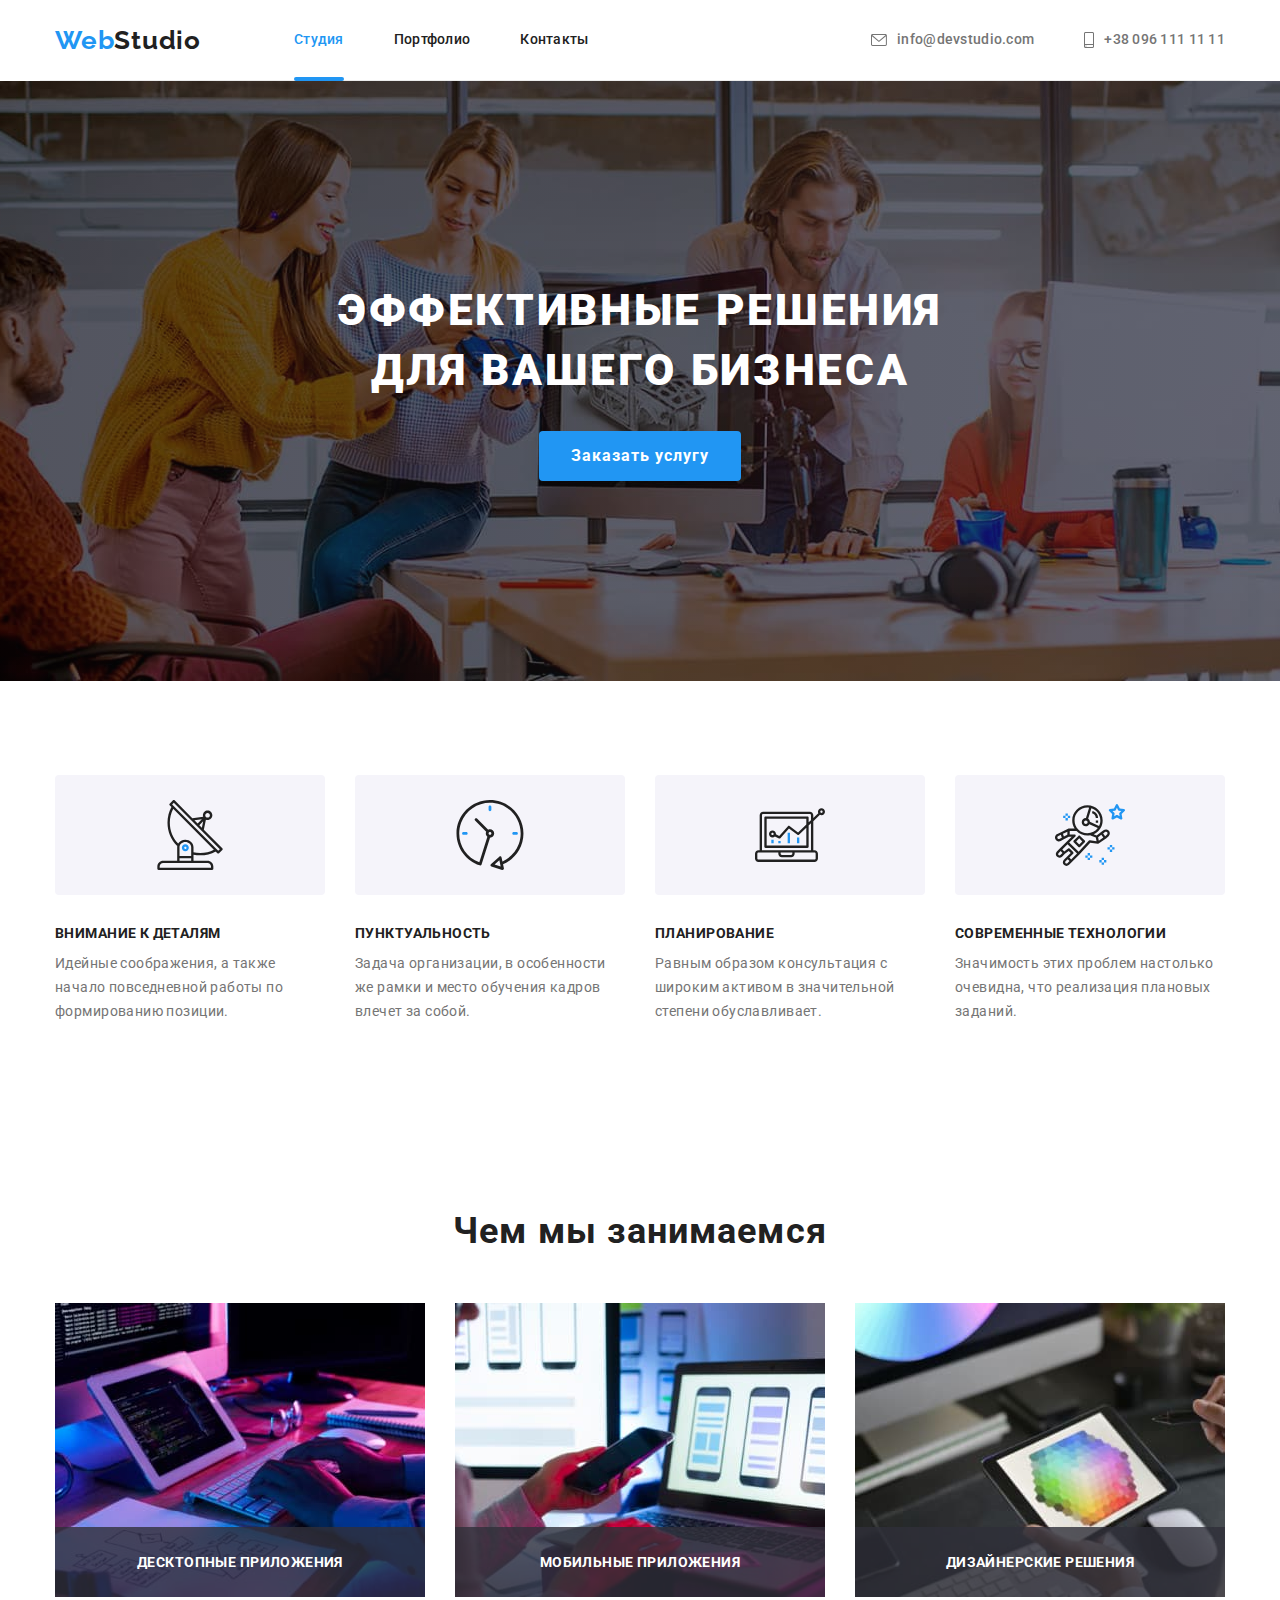
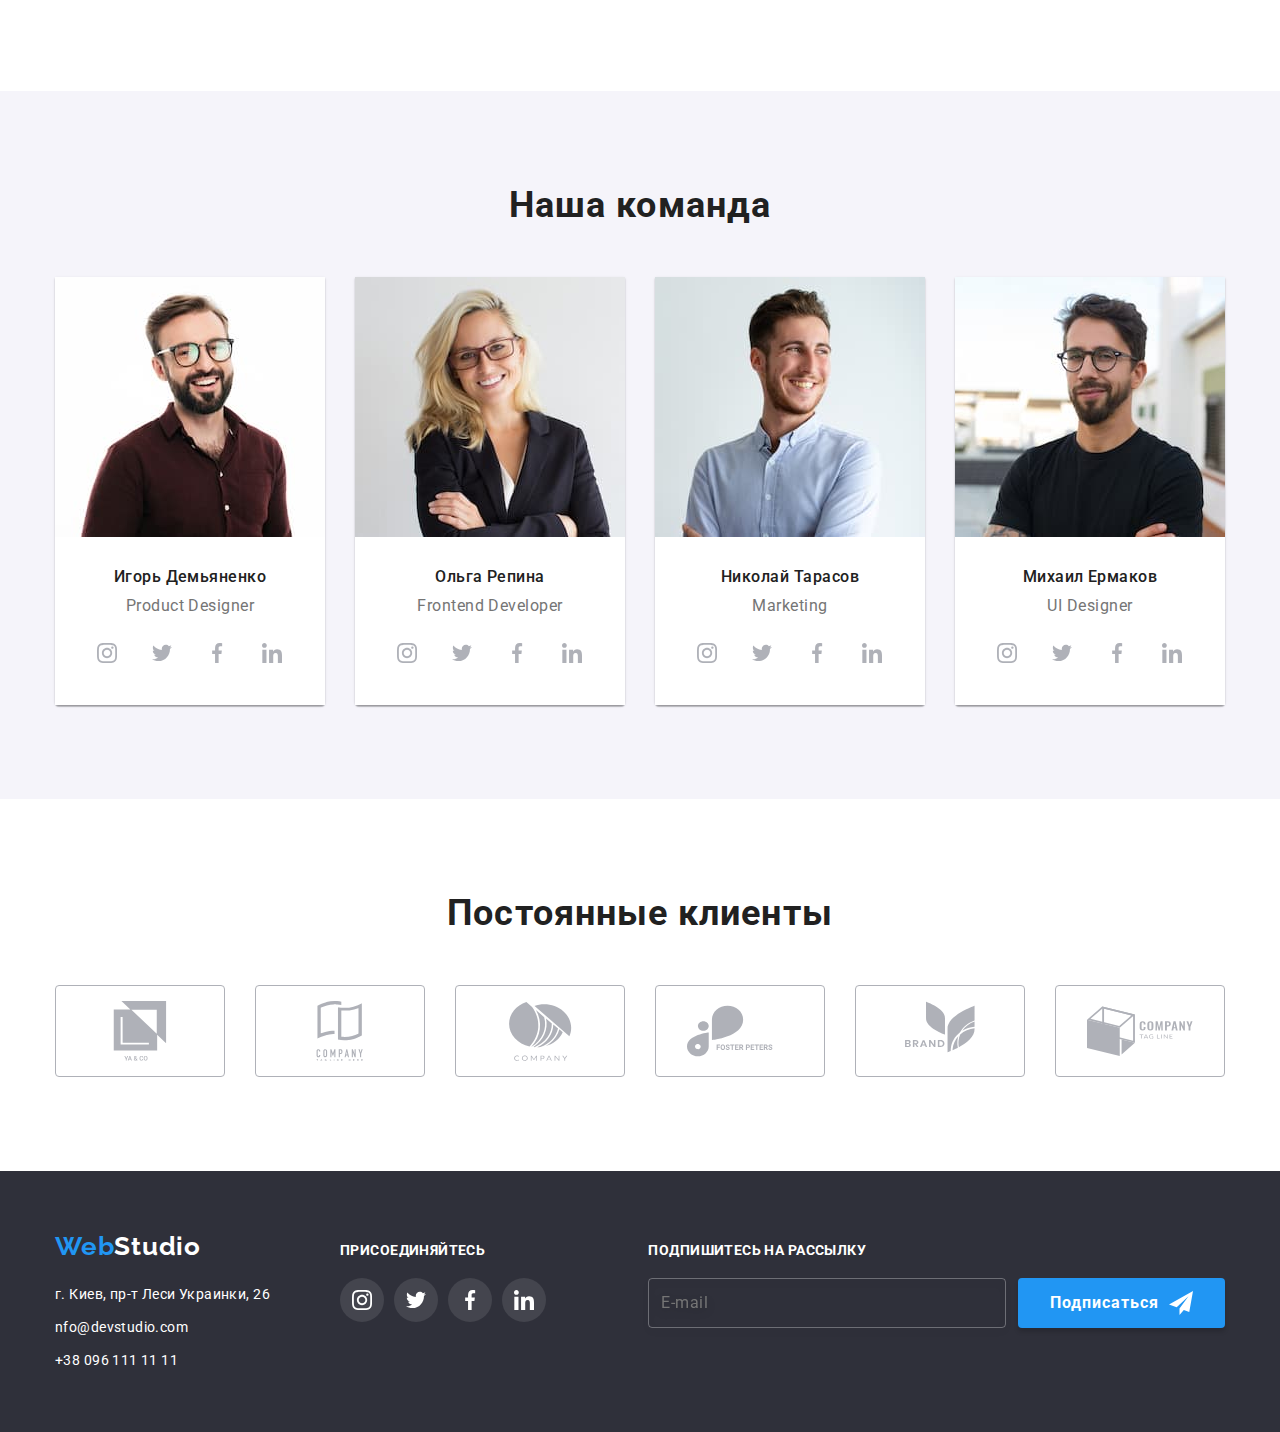
==== commit bb5c87c6: "last change" ====
--- a/index.html
+++ b/index.html
@@ -18,27 +18,27 @@
   <body>
     <!--Шапка сайта-->
 
-    <header class="header">
-      <div class="container header__container">
-        <a class="logo link" href="index.html">Web<span class="logo--black">Studio</span></a>
+    <header class="page-header">
+      <div class="container page-header__container">
+        <a class="logo" href="index.html">Web<span class="logo--black">Studio</span></a>
 
         <nav class="site-nav">
-          <ul class="site-nav__list list">
+          <ul class="site-nav__list">
             <li class="site-nav__item">
-              <a class="site-nav__link link site-nav__link--current" href="./index.html">Студия</a>
+              <a class="site-nav__link site-nav__link--current" href="./index.html">Студия</a>
             </li>
 
             <li class="site-nav__item">
-              <a class="site-nav__link link" href="./portfolio.html">Портфолио</a>
-            </li>
-
-            <li class="site-nav__item"><a class="site-nav__link link" href="">Контакты</a></li>
+              <a class="site-nav__link" href="./portfolio.html">Портфолио</a>
+            </li>
+
+            <li class="site-nav__item"><a class="site-nav__link" href="">Контакты</a></li>
           </ul>
         </nav>
 
-        <ul class="contact list">
+        <ul class="contact">
           <li class="contact__item">
-            <a class="link contact__link" href="mailto:nfo@devstudio.com"
+            <a class="contact__link" href="mailto:nfo@devstudio.com"
               ><svg class="contact__icon" width="16" height="12">
                 <use href="./imeges/icon.svg#icon-mail"></use>
               </svg>
@@ -46,7 +46,7 @@
             >
           </li>
           <li class="contact__item">
-            <a class="link contact__link" href="tel:380961111111"
+            <a class="contact__link" href="tel:380961111111"
               ><svg class="contact__icon" width="10" height="16">
                 <use href="./imeges/icon.svg#icon-phone"></use>
               </svg>
@@ -59,62 +59,60 @@
 
     <main>
       <!--Герой-->
-
-      <section class="section page-hero">
+      <section class="page-hero">
         <div class="container">
           <h1 class="page-hero__title">Эффективные решения для вашего бизнеса</h1>
           <button data-modal-open type="button" class="button">Заказать услугу</button>
         </div>
       </section>
-
       <!--Наши особенности-->
-      <section class="section page-feature">
+      <section class="page-feature">
         <h2 class="section__hidden-title">Наши особенности</h2>
         <div class="container">
-          <ul class="page-feature__list card-set list">
-            <li class="page-feature__item item">
+          <ul class="page-feature__list">
+            <li class="page-feature__item">
               <div class="page-feature__container">
                 <svg class="page-feature__icon" width="70" height="70">
                   <use href="./imeges/icon.svg#icon-antenna"></use>
                 </svg>
               </div>
-              <h3 class="label page-feature__label">Внимание к деталям</h3>
+              <h3 class="page-feature__label">Внимание к деталям</h3>
               <p class="page-feature__text">
                 Идейные соображения, а также начало повседневной работы по формированию позиции.
               </p>
             </li>
 
-            <li class="item page-feature__item">
+            <li class="page-feature__item">
               <div class="page-feature__container">
                 <svg class="page-feature__icon" width="70" height="70">
                   <use href="./imeges/icon.svg#icon-clock"></use>
                 </svg>
               </div>
-              <h3 class="label page-feature__label">Пунктуальность</h3>
+              <h3 class="page-feature__label">Пунктуальность</h3>
               <p class="page-feature__text">
                 Задача организации, в особенности же рамки и место обучения кадров влечет за собой.
               </p>
             </li>
 
-            <li class="item page-feature__item">
+            <li class="page-feature__item">
               <div class="page-feature__container">
                 <svg class="page-feature__icon" width="70" height="70">
                   <use href="./imeges/icon.svg#icon-diagram"></use>
                 </svg>
               </div>
-              <h3 class="label page-feature__label">Планирование</h3>
+              <h3 class="page-feature__label">Планирование</h3>
               <p class="page-feature__text">
                 Равным образом консультация с широким активом в значительной степени обуславливает.
               </p>
             </li>
 
-            <li class="item page-feature__item">
+            <li class="page-feature__item">
               <div class="page-feature__container">
                 <svg class="page-feature__icon" width="70" height="70">
                   <use href="./imeges/icon.svg#icon-astronaut"></use>
                 </svg>
               </div>
-              <h3 class="label page-feature__label">Современные технологии</h3>
+              <h3 class="page-feature__label">Современные технологии</h3>
               <p class="page-feature__text">
                 Значимость этих проблем настолько очевидна, что реализация плановых заданий.
               </p>
@@ -123,93 +121,83 @@
         </div>
       </section>
       <!--Чем мы занимаемся-->
-      <section class="section page-work">
+      <section class="page-work">
         <div class="container">
           <h2 class="section-title">Чем мы занимаемся</h2>
-          <ul class="page-work__list card-set list">
-            <li class="item">
+          <ul class="page-work__list">
+            <li class="page-work__item">
               <div class="page-work__thumb">
                 <img
-                  class="img"
                   src="./imeges/box1.jpg"
                   alt="Разработка веб сайта на экране планшета"
                   width="370"
                   height="294"
                 />
-                <p class="label page-work__label">Десктопные приложения</p>
-              </div>
-            </li>
-
-            <li class="item">
+                <p class="page-work__label">Десктопные приложения</p>
+              </div>
+            </li>
+
+            <li class="page-work__item">
               <div class="page-work__thumb">
                 <img
-                  class="img"
                   src="./imeges/box2.jpg"
                   alt="Мщбильный телефоны на экране ноутбука"
                   width="370"
                   height="294"
                 />
-                <p class="label page-work__label">Мобильные приложения</p>
-              </div>
-            </li>
-
-            <li class="item">
+                <p class="page-work__label">Мобильные приложения</p>
+              </div>
+            </li>
+
+            <li class="page-work__item">
               <div class="page-work__thumb">
                 <img
-                  class="img"
                   src="./imeges/box3.jpg"
                   alt="Веб-дизайн на экране планшета"
                   width="370"
                   height="294"
                 />
-                <p class="label page-work__label">Дизайнерские решения</p>
+                <p class="page-work__label">Дизайнерские решения</p>
               </div>
             </li>
           </ul>
         </div>
       </section>
       <!--Наша команда-->
-
-      <section class="section page-team">
+      <section class="page-team">
         <div class="container">
           <h2 class="section-title">Наша команда</h2>
 
-          <ul class="page-team__list card-set list">
-            <li class="item page-team__item">
-              <img
-                class="img"
-                src="./imeges/img.jpg"
-                alt="Product Designer"
-                width="270"
-                height="260"
-              />
+          <ul class="page-team__list">
+            <li class="page-team__item">
+              <img src="./imeges/img.jpg" alt="Product Designer" width="270" height="260" />
               <div class="page-team__content">
                 <h3 class="page-team__title">Игорь Демьяненко</h3>
                 <p class="page-team__specialty">Product Designer</p>
-                <ul class="social-list card-set list">
-                  <li class="item social-list__item">
-                    <a class="link social-list__link" href=""
+                <ul class="social-list">
+                  <li class="social-list__item">
+                    <a class="social-list__link" href=""
                       ><svg class="social-list__icon" width="20" height="20">
                         <use href="./imeges/icon.svg#icon-instagram"></use>
                       </svg>
                     </a>
                   </li>
-                  <li class="item social-list__item">
-                    <a href="" class="link social-list__link"
+                  <li class="social-list__item">
+                    <a href="" class="social-list__link"
                       ><svg class="social-list__icon" width="20" height="20">
                         <use href="./imeges/icon.svg#icon-twitter"></use>
                       </svg>
                     </a>
                   </li>
-                  <li class="item social-list__item">
-                    <a href="" class="link social-list__link"
+                  <li class="social-list__item">
+                    <a href="" class="social-list__link"
                       ><svg class="social-list__icon" width="20" height="20">
                         <use href="./imeges/icon.svg#icon-facebook"></use>
                       </svg>
                     </a>
                   </li>
-                  <li class="item social-list__item">
-                    <a href="" class="link social-list__link"
+                  <li class="social-list__item">
+                    <a href="" class="social-list__link"
                       ><svg class="social-list__icon" width="20" height="20">
                         <use href="./imeges/icon.svg#icon-linkedin"></use>
                       </svg>
@@ -219,35 +207,35 @@
               </div>
             </li>
 
-            <li class="item page-team__item">
-              <img class="img" src="./imeges/img(1).jpg" alt="Frontend Developer" />
+            <li class="page-team__item">
+              <img src="./imeges/img(1).jpg" alt="Frontend Developer" />
               <div class="page-team__content">
                 <h3 class="page-team__title">Ольга Репина</h3>
                 <p class="page-team__specialty">Frontend Developer</p>
-                <ul class="social-list card-set list">
+                <ul class="social-list">
+                  <li class="social-list__item">
+                    <a class="social-list__link" href=""
+                      ><svg class="social-list__icon" width="20" height="20">
+                        <use href="./imeges/icon.svg#icon-instagram"></use>
+                      </svg>
+                    </a>
+                  </li>
+                  <li class="social-list__item">
+                    <a href="" class="social-list__link"
+                      ><svg class="social-list__icon" width="20" height="20">
+                        <use href="./imeges/icon.svg#icon-twitter"></use>
+                      </svg>
+                    </a>
+                  </li>
                   <li class="item social-list__item">
-                    <a class="link social-list__link" href=""
-                      ><svg class="social-list__icon" width="20" height="20">
-                        <use href="./imeges/icon.svg#icon-instagram"></use>
+                    <a href="" class="social-list__link"
+                      ><svg class="social-list__icon" width="20" height="20">
+                        <use href="./imeges/icon.svg#icon-facebook"></use>
                       </svg>
                     </a>
                   </li>
                   <li class="item social-list__item">
-                    <a href="" class="link social-list__link"
-                      ><svg class="social-list__icon" width="20" height="20">
-                        <use href="./imeges/icon.svg#icon-twitter"></use>
-                      </svg>
-                    </a>
-                  </li>
-                  <li class="item social-list__item">
-                    <a href="" class="link social-list__link"
-                      ><svg class="social-list__icon" width="20" height="20">
-                        <use href="./imeges/icon.svg#icon-facebook"></use>
-                      </svg>
-                    </a>
-                  </li>
-                  <li class="item social-list__item">
-                    <a href="" class="link social-list__link"
+                    <a href="" class="social-list__link"
                       ><svg class="social-list__icon" width="20" height="20">
                         <use href="./imeges/icon.svg#icon-linkedin"></use>
                       </svg>
@@ -257,35 +245,35 @@
               </div>
             </li>
 
-            <li class="item page-team__item">
-              <img class="img" src="./imeges/img(2).jpg" alt="Marketing" />
+            <li class="page-team__item">
+              <img src="./imeges/img(2).jpg" alt="Marketing" />
               <div class="page-team__content">
                 <h3 class="page-team__title">Николай Тарасов</h3>
                 <p class="page-team__specialty">Marketing</p>
-                <ul class="social-list card-set list">
-                  <li class="item social-list__item">
-                    <a class="link social-list__link" href=""
+                <ul class="social-list">
+                  <li class="social-list__item">
+                    <a class="social-list__link" href=""
                       ><svg class="social-list__icon" width="20" height="20">
                         <use href="./imeges/icon.svg#icon-instagram"></use>
                       </svg>
                     </a>
                   </li>
-                  <li class="item social-list__item">
-                    <a href="" class="link social-list__link"
+                  <li class="social-list__item">
+                    <a href="" class="social-list__link"
                       ><svg class="social-list__icon" width="20" height="20">
                         <use href="./imeges/icon.svg#icon-twitter"></use>
                       </svg>
                     </a>
                   </li>
-                  <li class="item social-list__item">
-                    <a href="" class="link social-list__link"
+                  <li class="social-list__item">
+                    <a href="" class="social-list__link"
                       ><svg class="social-list__icon" width="20" height="20">
                         <use href="./imeges/icon.svg#icon-facebook"></use>
                       </svg>
                     </a>
                   </li>
-                  <li class="item social-list__item">
-                    <a href="" class="link social-list__link"
+                  <li class="social-list__item">
+                    <a href="" class="social-list__link"
                       ><svg class="social-list__icon" width="20" height="20">
                         <use href="./imeges/icon.svg#icon-linkedin"></use>
                       </svg>
@@ -295,35 +283,35 @@
               </div>
             </li>
 
-            <li class="item page-team__item">
-              <img class="img" src="./imeges/img(3).jpg" alt="UI Designer" />
+            <li class="page-team__item">
+              <img src="./imeges/img(3).jpg" alt="UI Designer" />
               <div class="page-team__content">
                 <h3 class="page-team__title">Михаил Ермаков</h3>
                 <p class="page-team__specialty">UI Designer</p>
-                <ul class="social-list card-set list">
-                  <li class="item social-list__item">
-                    <a class="link social-list__link" href=""
+                <ul class="social-list">
+                  <li class="social-list__item">
+                    <a class="social-list__link" href=""
                       ><svg class="social-list__icon" width="20" height="20">
                         <use href="./imeges/icon.svg#icon-instagram"></use>
                       </svg>
                     </a>
                   </li>
-                  <li class="item social-list__item">
-                    <a href="" class="link social-list__link"
+                  <li class="social-list__item">
+                    <a href="" class="social-list__link"
                       ><svg class="social-list__icon" width="20" height="20">
                         <use href="./imeges/icon.svg#icon-twitter"></use>
                       </svg>
                     </a>
                   </li>
-                  <li class="item social-list__item">
-                    <a href="" class="link social-list__link"
+                  <li class="social-list__item">
+                    <a href="" class="social-list__link"
                       ><svg class="social-list__icon" width="20" height="20">
                         <use href="./imeges/icon.svg#icon-facebook"></use>
                       </svg>
                     </a>
                   </li>
-                  <li class="item social-list__item">
-                    <a href="" class="link social-list__link"
+                  <li class="social-list__item">
+                    <a href="" class="social-list__link"
                       ><svg class="social-list__icon" width="20" height="20">
                         <use href="./imeges/icon.svg#icon-linkedin"></use>
                       </svg>
@@ -336,47 +324,46 @@
         </div>
       </section>
       <!-- page-clients -->
-
-      <section class="section page-client">
+      <section class="page-client">
         <div class="container">
           <h2 class="section-title">Постоянные клиенты</h2>
-          <ul class="page-client__list card-set list">
-            <li class="item">
+          <ul class="page-client__list">
+            <li class="page-client__item">
               <a href="" class="page-client__link">
                 <svg class="page-client__icon" width="106" height="60">
                   <use href="./imeges/icon.svg#icon-group"></use>
                 </svg>
               </a>
             </li>
-            <li class="item">
+            <li class="page-client__item">
               <a href="" class="page-client__link">
                 <svg class="page-client__icon" width="106" height="60">
                   <use href="./imeges/icon.svg#icon-group-1"></use>
                 </svg>
               </a>
             </li>
-            <li class="item">
+            <li class="page-client__item">
               <a href="" class="page-client__link">
                 <svg class="page-client__icon" width="106" height="60">
                   <use href="./imeges/icon.svg#icon-group-2"></use>
                 </svg>
               </a>
             </li>
-            <li class="item">
+            <li class="page-client__item">
               <a href="" class="page-client__link">
                 <svg class="page-client__icon" width="106" height="60">
                   <use href="./imeges/icon.svg#icon-group-3"></use>
                 </svg>
               </a>
             </li>
-            <li class="item">
+            <li class="page-client__item">
               <a href="" class="page-client__link">
                 <svg class="page-client__icon" width="106" height="60">
                   <use href="./imeges/icon.svg#icon-group-4"></use>
                 </svg>
               </a>
             </li>
-            <li class="item">
+            <li class="page-client__item">
               <a href="" class="page-client__link">
                 <svg class="page-client__icon" width="106" height="60">
                   <use href="./imeges/icon.svg#icon-group-5"></use>
@@ -392,62 +379,62 @@
     <footer class="footer">
       <div class="container footer-container">
         <div class="footer-item">
-          <a href="index.html" class="link logo footer-logo">
+          <a href="index.html" class="logo footer-logo">
             Web<span class="logo--white">Studio</span></a
           >
 
           <address class="address">
-            <ul class="address__list list">
+            <ul class="address__list">
               <li class="address__item">
                 <a
                   href="https://googl/maps/vgJWgrSwiw7rU1Lq5"
                   target="_blank"
                   rel="noreferrer noopener"
-                  class="link address__link"
+                  class="address__link"
                 >
                   г. Киев, пр-т Леси Украинки, 26
                 </a>
               </li>
 
               <li class="address__item">
-                <a href="mailto:nfo@devstudio.com" class="link address__link">nfo@devstudio.com</a>
+                <a href="mailto:nfo@devstudio.com" class="address__link">nfo@devstudio.com</a>
               </li>
 
               <li class="address__item">
-                <a href="tel:380961111111" class="link address__link">+38 096 111 11 11</a>
+                <a href="tel:380961111111" class="address__link">+38 096 111 11 11</a>
               </li>
             </ul>
           </address>
         </div>
         <div class="footer-item">
-          <h2 class="label footer-item__title">присоединяйтесь</h2>
-          <ul class="social-list card-set list">
-            <li class="item social-list__item">
-              <a class="link social-list__link footer-item__link" href=""
+          <h2 class="footer-item__title">присоединяйтесь</h2>
+          <ul class="social-list">
+            <li class="social-list__item">
+              <a class="social-list__link footer-item__link" href=""
                 ><svg class="social-list__icon" width="20" height="20">
                   <use href="./imeges/icon.svg#icon-instagram"></use>
                 </svg>
               </a>
             </li>
 
-            <li class="item social-list__item">
-              <a href="" class="link social-list__link footer-item__link"
+            <li class="social-list__item">
+              <a href="" class="social-list__link footer-item__link"
                 ><svg class="social-list__icon" width="20" height="20">
                   <use href="./imeges/icon.svg#icon-twitter"></use>
                 </svg>
               </a>
             </li>
 
-            <li class="item social-list__item">
-              <a href="" class="link social-list__link footer-item__link"
+            <li class="social-list__item">
+              <a href="" class="social-list__link footer-item__link"
                 ><svg class="social-list__icon" width="20" height="20">
                   <use href="./imeges/icon.svg#icon-facebook"></use>
                 </svg>
               </a>
             </li>
 
-            <li class="item social-list__item">
-              <a href="" class="link social-list__link footer-item__link"
+            <li class="social-list__item">
+              <a href="" class="social-list__link footer-item__link"
                 ><svg class="social-list__icon" width="20" height="20">
                   <use href="./imeges/icon.svg#icon-linkedin"></use>
                 </svg>
@@ -456,7 +443,7 @@
           </ul>
         </div>
         <div class="footer-item">
-          <h2 class="label footer-item__title">Подпишитесь на рассылку</h2>
+          <h2 class="footer-item__title">Подпишитесь на рассылку</h2>
           <form class="footer-form">
             <input
               class="footer-form__input"
@@ -485,11 +472,16 @@
 
         <form class="modal-form">
           <h2 class="modal-form__title">Оставьте свои данные, мы вам перезвоним</h2>
-          <ul class="form-list list">
+          <ul class="form-list">
             <li class="form-list__item">
               <label class="form-list__label" for="name-page-client">Имя</label>
               <div class="form-wrapper">
-                <input class="form-list__input" type="text" name="name-page-client" id="name-page-client" />
+                <input
+                  class="form-list__input"
+                  type="text"
+                  name="name-page-client"
+                  id="name-page-client"
+                />
                 <svg class="form-list__icon" width="18" height="18">
                   <use href="./imeges/icon.svg#icon-user"></use>
                 </svg>
@@ -499,7 +491,12 @@
             <li class="form-list__item">
               <label class="form-list__label" for="tel-page-client">Телефон</label>
               <div class="form-wrapper">
-                <input class="form-list__input" type="tel" name="tel-page-client" id="tel-page-client" />
+                <input
+                  class="form-list__input"
+                  type="tel"
+                  name="tel-page-client"
+                  id="tel-page-client"
+                />
                 <svg class="form-list__icon" width="18" height="18">
                   <use href="./imeges/icon.svg#icon-tel"></use>
                 </svg>
--- a/css/main.min.css
+++ b/css/main.min.css
@@ -1,3 +1,2 @@
-:root{--card-item: 3;--set-gap: 30px}.section__hidden-title{position:absolute;width:1px;height:1px;margin:-1px;padding:0;white-space:nowrap;overflow:hidden;border:0;-webkit-clip-path:inset(100%);clip-path:inset(100%);clip:rect(0 0 0 0)}body{color:#757575;font-family:Roboto, sans-serif;font-weight:400;font-size:14px;line-height:calc(24 / 14);letter-spacing:0.03em}.link{text-decoration:none;color:currentColor}.list{list-style:none}.label{font-weight:700;font-size:14px;line-height:calc(16 / 14);text-transform:uppercase}h1,h2,h3,p,ul{margin:0;padding:0}.img{display:block;max-width:100%;height:auto}.container{margin-left:auto;margin-right:auto;padding-left:15px;padding-right:15px;width:1200px}.section{padding-top:94px;padding-bottom:94px}.section-title{margin-bottom:50px;font-weight:700;font-size:36px;line-height:calc(42 / 36);text-align:center;letter-spacing:0.03em;color:#212121;text-align:center}.logo{display:block;color:#2196F3;font-family:Raleway,cursive;font-size:26px;font-weight:700;line-height:calc(31 / 26);letter-spacing:0.03em;text-decoration:none}.logo--black{color:#212121}.logo--white{color:#fff}.footer-logo{margin-bottom:20px;display:block}.button{display:-webkit-box;display:-ms-flexbox;display:flex;margin-left:auto;margin-right:auto;-webkit-box-pack:center;-ms-flex-pack:center;justify-content:center;-webkit-box-align:center;-ms-flex-align:center;align-items:center;padding:10px 32px;min-width:200px;border:none;background-color:#2196F3;color:#fff;-webkit-box-shadow:0px 4px 4px rgba(0,0,0,0.15);box-shadow:0px 4px 4px rgba(0,0,0,0.15);font-weight:700;font-size:16px;line-height:1.88;border-radius:4px;cursor:pointer;font-family:inherit;letter-spacing:0.06em;-webkit-transition:background-color 250ms cubic-bezier(0.4, 0, 0.2, 1);transition:background-color 250ms cubic-bezier(0.4, 0, 0.2, 1)}.button:hover,.button:focus{background-color:#188CE8}.card-set{display:-webkit-box;display:-ms-flexbox;display:flex;-ms-flex-wrap:wrap;flex-wrap:wrap;gap:30px}.item{-ms-flex-preferred-size:calc((100% - (var(--card-item) - 1) * var(--set-gap)) / var(--card-item));flex-basis:calc((100% - (var(--card-item) - 1) * var(--set-gap)) / var(--card-item))}.social-list{gap:10px;--card-item: 4}.social-list__link{display:-webkit-box;display:-ms-flexbox;display:flex;-webkit-box-align:center;-ms-flex-align:center;align-items:center;-webkit-box-pack:center;-ms-flex-pack:center;justify-content:center;width:44px;height:44px;fill:#AFB1B8;background-color:#fff;border-radius:50%;-webkit-transition:fill 250ms cubic-bezier(0.4, 0, 0.2, 1),background-color 250ms cubic-bezier(0.4, 0, 0.2, 1);transition:fill 250ms cubic-bezier(0.4, 0, 0.2, 1),background-color 250ms cubic-bezier(0.4, 0, 0.2, 1)}.social-list__link:hover,.social-list__link:focus{fill:#fff;background-color:#2196F3}.backdrop{position:fixed;top:0;left:0;width:100%;height:100%;background:rgba(0,0,0,0.2);opacity:1;-webkit-transition:opacity 250ms cubic-bezier(0.4, 0, 0.2, 1),visibility 250ms cubic-bezier(0.4, 0, 0.2, 1);transition:opacity 250ms cubic-bezier(0.4, 0, 0.2, 1),visibility 250ms cubic-bezier(0.4, 0, 0.2, 1)}.backdrop.is-hidden{visibility:hidden;opacity:0;pointer-events:none}.modal{position:absolute;padding:40px;top:50%;left:50%;-webkit-transform:translate(-50%, -50%) scale(1);transform:translate(-50%, -50%) scale(1);-webkit-transition:-webkit-transform 250ms cubic-bezier(0.4, 0, 0.2, 1);transition:-webkit-transform 250ms cubic-bezier(0.4, 0, 0.2, 1);transition:transform 250ms cubic-bezier(0.4, 0, 0.2, 1);transition:transform 250ms cubic-bezier(0.4, 0, 0.2, 1), -webkit-transform 250ms cubic-bezier(0.4, 0, 0.2, 1);border-radius:4px;min-height:581px;min-width:528px;background-color:#fff}.backdrop.is-hidden .modal{-webkit-transform:translate(-50%, -50%) scale(0);transform:translate(-50%, -50%) scale(0)}.modal-cl-btn{position:absolute;display:-webkit-box;display:-ms-flexbox;display:flex;-webkit-box-align:center;-ms-flex-align:center;align-items:center;-webkit-box-pack:center;-ms-flex-pack:center;justify-content:center;top:8px;right:8px;width:30px;height:30px;border-radius:50%;border:1px solid rgba(0,0,0,0.1);background-color:#fff;cursor:pointer;-webkit-transition:fill 250ms cubic-bezier(0.4, 0, 0.2, 1),border 250ms cubic-bezier(0.4, 0, 0.2, 1);transition:fill 250ms cubic-bezier(0.4, 0, 0.2, 1),border 250ms cubic-bezier(0.4, 0, 0.2, 1)}.modal-cl-btn:hover,.modal-cl-btn:focus{fill:#2196F3;border:1px solid rgba(0,0,0,0.1)}.modal-form__title{margin-bottom:12px;font-size:20px;line-height:calc(23 / 20);text-align:center;color:#212121}.field{display:-webkit-box;display:-ms-flexbox;display:flex;-webkit-box-align:center;-ms-flex-align:center;align-items:center;-webkit-box-pack:center;-ms-flex-pack:center;justify-content:center;line-height:calc(24 / 14);text-align:center;margin-bottom:30px;cursor:pointer}.field__input{position:absolute;width:1px;height:1px;margin:-1px;padding:0;white-space:nowrap;overflow:hidden;border:0;-webkit-clip-path:inset(100%);clip-path:inset(100%);clip:rect(0 0 0 0);-webkit-transition:border 250ms cubic-bezier(0.4, 0, 0.2, 1);transition:border 250ms cubic-bezier(0.4, 0, 0.2, 1)}.field__icon{margin-right:9px;border-radius:4px;border:2px solid #212121;-webkit-transition:border 250ms cubic-bezier(0.4, 0, 0.2, 1);transition:border 250ms cubic-bezier(0.4, 0, 0.2, 1)}.field__input:hover ~ .field__icon,.field__input:focus ~ .field__icon{border:2px solid #2196F3}.field__input:checked+.field__icon{background-color:#2196F3;background-position:center;border:2px solid #2196F3;-webkit-transition:fill 250ms cubic-bezier(0.4, 0, 0.2, 1);transition:fill 250ms cubic-bezier(0.4, 0, 0.2, 1)}.field__link{color:#2196F3}.form-list{display:-webkit-box;display:-ms-flexbox;display:flex;-webkit-box-orient:vertical;-webkit-box-direction:normal;-ms-flex-direction:column;flex-direction:column;gap:10px;margin-bottom:20px}.form-wrapper{position:relative}.form-list__item{display:-webkit-box;display:-ms-flexbox;display:flex;-webkit-box-orient:vertical;-webkit-box-direction:normal;-ms-flex-direction:column;flex-direction:column}.form-list__label{margin-bottom:4px;font-size:12px;line-height:calc(14 /12);letter-spacing:0.01em}.form-list__input{padding:11px 42px;width:100%;border:1px solid rgba(33,33,33,0.2);border-radius:4px;outline:transparent;-webkit-transition:border 250ms cubic-bezier(0.4, 0, 0.2, 1);transition:border 250ms cubic-bezier(0.4, 0, 0.2, 1)}.form-list__input:hover,.form-list__input:focus{border:1px solid #2196F3;cursor:pointer}.form-list__icon{position:absolute;top:50%;left:15px;-webkit-transform:translateY(-50%);transform:translateY(-50%);-webkit-transition:fill 250ms cubic-bezier(0.4, 0, 0.2, 1);transition:fill 250ms cubic-bezier(0.4, 0, 0.2, 1)}.form-list__input:hover ~ .form-list__icon,.form-list__input:focus ~ .form-list__icon{fill:#2196F3}.form-list__textarea{padding:12px 16px;height:120px;resize:none;border:1px solid rgba(33,33,33,0.2);border-radius:4px;outline:transparent;-webkit-transition:border 250ms cubic-bezier(0.4, 0, 0.2, 1);transition:border 250ms cubic-bezier(0.4, 0, 0.2, 1)}.form-list__textarea:hover,.form-list__textarea:focus{border:1px solid #2196F3;cursor:pointer}.form-list__textarea::-webkit-input-placeholder{color:rgba(117,117,117,0.5)}.form-list__textarea:-ms-input-placeholder{color:rgba(117,117,117,0.5)}.form-list__textarea::-ms-input-placeholder{color:rgba(117,117,117,0.5)}.form-list__textarea::placeholder{color:rgba(117,117,117,0.5)}.header__container{display:-webkit-box;display:-ms-flexbox;display:flex;-webkit-box-align:center;-ms-flex-align:center;align-items:center;border-bottom:1px solid #ECECEC;font-weight:500;line-height:1.14;letter-spacing:0.02em}.site-nav{display:-webkit-box;display:-ms-flexbox;display:flex;-webkit-box-align:center;-ms-flex-align:center;align-items:center}.site-nav__list{display:-webkit-box;display:-ms-flexbox;display:flex;padding-left:0;margin-left:93px}.site-nav__item+.site-nav__item{margin-left:50px}.site-nav__link{display:block;padding-top:32px;padding-bottom:32px;color:#212121;-webkit-transition:250ms cubic-bezier(0.4, 0, 0.2, 1);transition:250ms cubic-bezier(0.4, 0, 0.2, 1)}.site-nav__link:hover,.site-nav__link:focus{color:#2196F3}.site-nav__link--current{position:relative;color:#2196F3}.site-nav__link--current::after{content:"";position:absolute;display:block;width:100%;height:4px;left:0;bottom:-1px;border-radius:2px;background-color:#2196F3}.contact{display:-webkit-box;display:-ms-flexbox;display:flex;padding-left:0;margin-left:auto;-webkit-box-align:center;-ms-flex-align:center;align-items:center}.contact__item+.contact__item{margin-left:50px}.contact__link{padding-top:32px;padding-bottom:32px;display:-webkit-inline-box;display:-ms-inline-flexbox;display:inline-flex;-webkit-box-align:center;-ms-flex-align:center;align-items:center;-webkit-transition:250ms cubic-bezier(0.4, 0, 0.2, 1);transition:250ms cubic-bezier(0.4, 0, 0.2, 1)}.contact__link:hover,.contact__link:focus{color:#2196F3}.contact__icon{margin-right:10px;fill:currentColor}.page-hero{background-image:-webkit-gradient(linear, left top, right top, from(rgba(0,0,0,0.4)), to(rgba(47,48,58,0.4))),url(../imeges/overlay.jpg);background-image:linear-gradient(to right, rgba(0,0,0,0.4), rgba(47,48,58,0.4)),url(../imeges/overlay.jpg);background-repeat:no-repeat;background-position:center;background-size:1600px auto;padding-top:200px;padding-bottom:200px;text-align:center}.page-hero__title{margin-bottom:--set-gap;max-width:690px;margin-left:auto;margin-right:auto;color:#fff;font-weight:900;font-size:44px;line-height:calc(60 / 44);letter-spacing:0.06em;text-transform:uppercase}.page-feature__item{--card-item: 4}.page-feature__container{display:-webkit-box;display:-ms-flexbox;display:flex;-webkit-box-align:center;-ms-flex-align:center;align-items:center;-webkit-box-pack:center;-ms-flex-pack:center;justify-content:center;margin-bottom:30px;width:100%;height:120px;border-radius:4px;background-color:#F5F4FA}.page-feature__label{margin-top:0;margin-bottom:10px;color:#212121}.page-work{padding-top:0}.page-work__thumb{position:relative}.page-work__label{position:absolute;bottom:0;padding-top:27px;padding-bottom:27px;width:100%;text-align:center;color:#fff;background:rgba(47,48,58,0.8)}.page-team{background-color:#F5F4FA}.page-team__item{--card-item: 4;-webkit-box-shadow:0px 1px 3px rgba(0,0,0,0.12),0px 1px 1px rgba(0,0,0,0.14),0px 2px 1px rgba(0,0,0,0.2);box-shadow:0px 1px 3px rgba(0,0,0,0.12),0px 1px 1px rgba(0,0,0,0.14),0px 2px 1px rgba(0,0,0,0.2);border-radius:0px 0px 4px 4px}.page-team__content{padding:30px;text-align:center;background-color:#fff}.page-team__title,.page-team__specialty{font-size:16px;line-height:calc(19 / 16)}.page-team__title{margin-bottom:10px;font-weight:500;color:#212121}.page-team__specialty{margin-bottom:16px}.page-client__list{--card-item: 6
-}.page-client__link{display:-webkit-box;display:-ms-flexbox;display:flex;-webkit-box-align:center;-ms-flex-align:center;align-items:center;-webkit-box-pack:center;-ms-flex-pack:center;justify-content:center;width:170px;height:92px;border:1px solid #AFB1B8;border-radius:4px;fill:#AFB1B8;-webkit-transition:fill 250ms cubic-bezier(0.4, 0, 0.2, 1),background-color 250ms cubic-bezier(0.4, 0, 0.2, 1),border-color 250ms cubic-bezier(0.4, 0, 0.2, 1);transition:fill 250ms cubic-bezier(0.4, 0, 0.2, 1),background-color 250ms cubic-bezier(0.4, 0, 0.2, 1),border-color 250ms cubic-bezier(0.4, 0, 0.2, 1)}.page-client__link:hover,.page-client__link:focus{fill:#2196F3;border-color:#2196F3;background-color:#fff}.footer{padding-top:60px;padding-bottom:60px;background-color:#2F303A}.footer-container{display:-webkit-box;display:-ms-flexbox;display:flex;-webkit-box-align:baseline;-ms-flex-align:baseline;align-items:baseline}.footer-item:not(:last-child){margin-right:70px}.footer-item:last-child{margin-left:auto}.footer-item__title{margin-bottom:20px;color:#fff}.footer-item__link{fill:#fff;background-color:#44454E;-webkit-transition:background-color 250ms cubic-bezier(0.4, 0, 0.2, 1),-webkit-filter 250ms cubic-bezier(0.4, 0, 0.2, 1);transition:background-color 250ms cubic-bezier(0.4, 0, 0.2, 1),-webkit-filter 250ms cubic-bezier(0.4, 0, 0.2, 1);transition:filter 250ms cubic-bezier(0.4, 0, 0.2, 1),background-color 250ms cubic-bezier(0.4, 0, 0.2, 1);transition:filter 250ms cubic-bezier(0.4, 0, 0.2, 1),background-color 250ms cubic-bezier(0.4, 0, 0.2, 1),-webkit-filter 250ms cubic-bezier(0.4, 0, 0.2, 1)}.footer-item__link:hover,.footer-item__link:focus{fill:#fff;background-color:#2196F3}.address{color:rgba(255,255,255,0.6);font-style:inherit}.address__link{color:#fff;-webkit-transition:color 250ms cubic-bezier(0.4, 0, 0.2, 1);transition:color 250ms cubic-bezier(0.4, 0, 0.2, 1)}.address__link:hover,.address__link:focus{color:#2196F3}.address__item:not(:last-child){margin-bottom:9px}.footer-form{display:-webkit-box;display:-ms-flexbox;display:flex;-webkit-box-align:center;-ms-flex-align:center;align-items:center}.footer-form__input{padding:12px 12px;font-size:16px;line-height:calc(20 / 16);letter-spacing:0.03em;width:358px;height:50px;border:1px solid rgba(255,255,255,0.3);-webkit-filter:drop-shadow(0px 4px 4px rgba(0,0,0,0.15));filter:drop-shadow(0px 4px 4px rgba(0,0,0,0.15));border-radius:4px;margin-right:12px;color:#E5E5E5;background-color:transparent;outline:transparent;-webkit-transition:border 250ms cubic-bezier(0.4, 0, 0.2, 1);transition:border 250ms cubic-bezier(0.4, 0, 0.2, 1)}.footer-form__input:hover,.footer-form__input:focus{border:1px solid #2196F3}.footer-form__icon{margin-left:10px;-webkit-box-align:center;-ms-flex-align:center;align-items:center}.project-filter__list{display:-webkit-box;display:-ms-flexbox;display:flex;-ms-flex-wrap:wrap;flex-wrap:wrap;margin-bottom:50px;gap:8px;-webkit-box-pack:center;-ms-flex-pack:center;justify-content:center}.project-filter__button{padding:6px 22px;border-radius:4px;border:none;font-weight:500;font-size:16px;font-family:inherit;line-height:calc(26 / 16);text-align:center;letter-spacing:0.03em;cursor:pointer;color:#212121;background-color:#F5F4FA;-webkit-transition:color 250ms cubic-bezier(0.4, 0, 0.2, 1),background-color 250ms cubic-bezier(0.4, 0, 0.2, 1),-webkit-filter 250ms cubic-bezier(0.4, 0, 0.2, 1);transition:color 250ms cubic-bezier(0.4, 0, 0.2, 1),background-color 250ms cubic-bezier(0.4, 0, 0.2, 1),-webkit-filter 250ms cubic-bezier(0.4, 0, 0.2, 1);transition:color 250ms cubic-bezier(0.4, 0, 0.2, 1),background-color 250ms cubic-bezier(0.4, 0, 0.2, 1),filter 250ms cubic-bezier(0.4, 0, 0.2, 1);transition:color 250ms cubic-bezier(0.4, 0, 0.2, 1),background-color 250ms cubic-bezier(0.4, 0, 0.2, 1),filter 250ms cubic-bezier(0.4, 0, 0.2, 1),-webkit-filter 250ms cubic-bezier(0.4, 0, 0.2, 1)}.project-filter__button:hover,.project-filter__button:focus{color:#fff;background-color:#2196F3;-webkit-filter:drop-shadow(0px 4px 4px rgba(0,0,0,0.25));filter:drop-shadow(0px 4px 4px rgba(0,0,0,0.25))}.project__link{background-color:#fff;-webkit-transition:-webkit-filter 250ms cubic-bezier(0.4, 0, 0.2, 1);transition:-webkit-filter 250ms cubic-bezier(0.4, 0, 0.2, 1);transition:filter 250ms cubic-bezier(0.4, 0, 0.2, 1);transition:filter 250ms cubic-bezier(0.4, 0, 0.2, 1), -webkit-filter 250ms cubic-bezier(0.4, 0, 0.2, 1)}.project__link:hover,.project__link:focus{-webkit-filter:drop-shadow(0px 4px 4px rgba(0,0,0,0.25));filter:drop-shadow(0px 4px 4px rgba(0,0,0,0.25))}.project__content{padding:20px 24px;border:1px solid #ECECEC}.project__title{margin-bottom:4px;font-weight:700;font-size:18px;line-height:2;letter-spacing:0.06em;color:#212121}.project__label{font-size:16px;line-height:calc(30 / 16)}.project__thumb{position:relative;overflow:hidden}.project__description{position:absolute;width:100%;height:100%;padding:63px 24px;top:0;left:0;font-size:18px;line-height:calc(28 / 18);letter-spacing:0.03em;color:#fff;background-color:rgba(33,150,243,0.9);-webkit-transform:translateY(100%);transform:translateY(100%);-webkit-transition:-webkit-transform 250ms cubic-bezier(0.4, 0, 0.2, 1);transition:-webkit-transform 250ms cubic-bezier(0.4, 0, 0.2, 1);transition:transform 250ms cubic-bezier(0.4, 0, 0.2, 1);transition:transform 250ms cubic-bezier(0.4, 0, 0.2, 1), -webkit-transform 250ms cubic-bezier(0.4, 0, 0.2, 1)}.project__link:hover .project__description,.project__link:focus .project__description{-webkit-transform:translateY(0);transform:translateY(0)}
+.section__hidden-title{position:absolute;width:1px;height:1px;margin:-1px;padding:0;white-space:nowrap;overflow:hidden;border:0;-webkit-clip-path:inset(100%);clip-path:inset(100%);clip:rect(0 0 0 0)}.page-feature,.page-work,.page-team,.page-client,.project{padding-top:94px;padding-bottom:94px}.logo,.social-list__link,.site-nav__link,.contact__link,.address__link,.project__link{text-decoration:none;color:currentColor}.social-list,.form-list,.site-nav__list,.contact,.page-feature__list,.page-work__list,.page-team__list,.page-client__list,.address__list,.project-filter__list,.project__list{list-style:none}body{color:#757575;font-family:Roboto, sans-serif;font-weight:400;font-size:14px;line-height:calc(24 / 14);letter-spacing:0.03em}h1,h2,h3,p,ul{margin:0;padding:0}img{display:block;max-width:100%;height:auto}.container{margin-left:auto;margin-right:auto;padding-left:15px;padding-right:15px;width:1200px}.section-title{font-size:36px;font-weight:700;line-height:1.166;letter-spacing:.03em;margin-bottom:50px;text-align:center;color:#212121}.logo{font-size:26px;font-weight:700;line-height:1.192;letter-spacing:.03em;display:block;color:#2196F3;font-family:Raleway,cursive;text-decoration:none}.logo--black{color:#212121}.logo--white{color:#fff}.footer-logo{margin-bottom:20px;display:block}.button{font-size:16px;font-weight:700;line-height:1.88;letter-spacing:.06em;display:-webkit-box;display:-ms-flexbox;display:flex;-webkit-box-align:center;-ms-flex-align:center;align-items:center;-webkit-box-pack:center;-ms-flex-pack:center;justify-content:center;margin-left:auto;margin-right:auto;padding:10px 32px;min-width:200px;border:none;background-color:#2196F3;color:#fff;-webkit-box-shadow:0px 4px 4px rgba(0,0,0,0.15);box-shadow:0px 4px 4px rgba(0,0,0,0.15);border-radius:4px;cursor:pointer;font-family:inherit;-webkit-transition:background-color 250ms cubic-bezier(0.4, 0, 0.2, 1);transition:background-color 250ms cubic-bezier(0.4, 0, 0.2, 1)}.button:hover,.button:focus{background-color:#188CE8}.social-list{display:-webkit-box;display:-ms-flexbox;display:flex;-ms-flex-wrap:wrap;flex-wrap:wrap;gap:10px}.social-list__item{-ms-flex-preferred-size:calc((100% - 10px * (4 - 1)) / 4);flex-basis:calc((100% - 10px * (4 - 1)) / 4)}.social-list__link{display:-webkit-box;display:-ms-flexbox;display:flex;-webkit-box-align:center;-ms-flex-align:center;align-items:center;-webkit-box-pack:center;-ms-flex-pack:center;justify-content:center;width:44px;height:44px;fill:#AFB1B8;background-color:#fff;border-radius:50%;-webkit-transition:fill 250ms cubic-bezier(0.4, 0, 0.2, 1),background-color 250ms cubic-bezier(0.4, 0, 0.2, 1);transition:fill 250ms cubic-bezier(0.4, 0, 0.2, 1),background-color 250ms cubic-bezier(0.4, 0, 0.2, 1)}.social-list__link:hover,.social-list__link:focus{fill:#fff;background-color:#2196F3}.backdrop{position:fixed;top:0;left:0;width:100%;height:100%;background:rgba(0,0,0,0.2);opacity:1;-webkit-transition:opacity 250ms cubic-bezier(0.4, 0, 0.2, 1),visibility 250ms cubic-bezier(0.4, 0, 0.2, 1);transition:opacity 250ms cubic-bezier(0.4, 0, 0.2, 1),visibility 250ms cubic-bezier(0.4, 0, 0.2, 1)}.backdrop.is-hidden{visibility:hidden;opacity:0;pointer-events:none}.modal{position:absolute;padding:40px;top:50%;left:50%;-webkit-transform:translate(-50%, -50%) scale(1);transform:translate(-50%, -50%) scale(1);-webkit-transition:-webkit-transform 250ms cubic-bezier(0.4, 0, 0.2, 1);transition:-webkit-transform 250ms cubic-bezier(0.4, 0, 0.2, 1);transition:transform 250ms cubic-bezier(0.4, 0, 0.2, 1);transition:transform 250ms cubic-bezier(0.4, 0, 0.2, 1), -webkit-transform 250ms cubic-bezier(0.4, 0, 0.2, 1);border-radius:4px;min-height:581px;min-width:528px;background-color:#fff}.backdrop.is-hidden .modal{-webkit-transform:translate(-50%, -50%) scale(0);transform:translate(-50%, -50%) scale(0)}.modal-cl-btn{display:-webkit-box;display:-ms-flexbox;display:flex;-webkit-box-align:center;-ms-flex-align:center;align-items:center;-webkit-box-pack:center;-ms-flex-pack:center;justify-content:center;position:absolute;top:8px;right:8px;width:30px;height:30px;border-radius:50%;border:1px solid rgba(0,0,0,0.1);background-color:#fff;cursor:pointer;-webkit-transition:fill 250ms cubic-bezier(0.4, 0, 0.2, 1),border 250ms cubic-bezier(0.4, 0, 0.2, 1);transition:fill 250ms cubic-bezier(0.4, 0, 0.2, 1),border 250ms cubic-bezier(0.4, 0, 0.2, 1)}.modal-cl-btn:hover,.modal-cl-btn:focus{fill:#2196F3;border:1px solid rgba(0,0,0,0.1)}.modal-form__title{font-size:20px;font-weight:700;line-height:1.15;letter-spacing:.03em;margin-bottom:12px;text-align:center;color:#212121}.field{display:-webkit-box;display:-ms-flexbox;display:flex;-webkit-box-align:center;-ms-flex-align:center;align-items:center;-webkit-box-pack:center;-ms-flex-pack:center;justify-content:center;text-align:center;margin-bottom:30px;cursor:pointer}.field__input{position:absolute;width:1px;height:1px;margin:-1px;padding:0;white-space:nowrap;overflow:hidden;border:0;-webkit-clip-path:inset(100%);clip-path:inset(100%);clip:rect(0 0 0 0);-webkit-transition:border 250ms cubic-bezier(0.4, 0, 0.2, 1);transition:border 250ms cubic-bezier(0.4, 0, 0.2, 1)}.field__icon{margin-right:9px;border-radius:4px;border:2px solid #212121;-webkit-transition:border 250ms cubic-bezier(0.4, 0, 0.2, 1);transition:border 250ms cubic-bezier(0.4, 0, 0.2, 1)}.field__input:hover ~ .field__icon,.field__input:focus ~ .field__icon{border:2px solid #2196F3}.field__input:checked+.field__icon{background-color:#2196F3;background-position:center;border:2px solid #2196F3;-webkit-transition:fill 250ms cubic-bezier(0.4, 0, 0.2, 1);transition:fill 250ms cubic-bezier(0.4, 0, 0.2, 1)}.field__link{color:#2196F3}.form-list{display:-webkit-box;display:-ms-flexbox;display:flex;-webkit-box-orient:vertical;-webkit-box-direction:normal;-ms-flex-direction:column;flex-direction:column;gap:10px;margin-bottom:20px}.form-wrapper{position:relative}.form-list__item{display:-webkit-box;display:-ms-flexbox;display:flex;-webkit-box-orient:vertical;-webkit-box-direction:normal;-ms-flex-direction:column;flex-direction:column}.form-list__label{font-size:12px;line-height:1.166;letter-spacing:.01em;margin-bottom:4px}.form-list__input{padding:11px 42px;width:100%;border:1px solid rgba(33,33,33,0.2);border-radius:4px;outline:transparent;-webkit-transition:border 250ms cubic-bezier(0.4, 0, 0.2, 1);transition:border 250ms cubic-bezier(0.4, 0, 0.2, 1)}.form-list__input:hover,.form-list__input:focus{border:1px solid #2196F3;cursor:pointer}.form-list__icon{position:absolute;top:50%;left:15px;-webkit-transform:translateY(-50%);transform:translateY(-50%);-webkit-transition:fill 250ms cubic-bezier(0.4, 0, 0.2, 1);transition:fill 250ms cubic-bezier(0.4, 0, 0.2, 1)}.form-list__input:hover ~ .form-list__icon,.form-list__input:focus ~ .form-list__icon{fill:#2196F3}.form-list__textarea{padding:12px 16px;height:120px;resize:none;border:1px solid rgba(33,33,33,0.2);border-radius:4px;outline:transparent;-webkit-transition:border 250ms cubic-bezier(0.4, 0, 0.2, 1);transition:border 250ms cubic-bezier(0.4, 0, 0.2, 1)}.form-list__textarea:hover,.form-list__textarea:focus{border:1px solid #2196F3;cursor:pointer}.form-list__textarea::-webkit-input-placeholder{color:rgba(117,117,117,0.5)}.form-list__textarea:-ms-input-placeholder{color:rgba(117,117,117,0.5)}.form-list__textarea::-ms-input-placeholder{color:rgba(117,117,117,0.5)}.form-list__textarea::placeholder{color:rgba(117,117,117,0.5)}.page-header__container{font-weight:500;line-height:1.14;letter-spacing:.02em;display:-webkit-box;display:-ms-flexbox;display:flex;-webkit-box-align:center;-ms-flex-align:center;align-items:center;border-bottom:1px solid #ECECEC}.site-nav__list{display:-webkit-box;display:-ms-flexbox;display:flex;padding-left:0;margin-left:93px}.site-nav__item+.site-nav__item{margin-left:50px}.site-nav__link{display:block;padding-top:32px;padding-bottom:32px;color:#212121;-webkit-transition:250ms cubic-bezier(0.4, 0, 0.2, 1);transition:250ms cubic-bezier(0.4, 0, 0.2, 1)}.site-nav__link:hover,.site-nav__link:focus{color:#2196F3}.site-nav__link--current{position:relative;color:#2196F3}.site-nav__link--current::after{content:"";position:absolute;display:block;width:100%;height:4px;left:0;bottom:-1px;border-radius:2px;background-color:#2196F3}.contact{display:-webkit-box;display:-ms-flexbox;display:flex;padding-left:0;margin-left:auto;-webkit-box-align:center;-ms-flex-align:center;align-items:center}.contact__item+.contact__item{margin-left:50px}.contact__link{padding-top:32px;padding-bottom:32px;display:-webkit-inline-box;display:-ms-inline-flexbox;display:inline-flex;-webkit-box-align:center;-ms-flex-align:center;align-items:center;-webkit-transition:250ms cubic-bezier(0.4, 0, 0.2, 1);transition:250ms cubic-bezier(0.4, 0, 0.2, 1)}.contact__link:hover,.contact__link:focus{color:#2196F3}.contact__icon{margin-right:10px;fill:currentColor}.page-hero{background-image:-webkit-gradient(linear, left top, right top, from(rgba(0,0,0,0.4)), to(rgba(47,48,58,0.4))),url(../imeges/overlay.jpg);background-image:linear-gradient(to right, rgba(0,0,0,0.4), rgba(47,48,58,0.4)),url(../imeges/overlay.jpg);background-repeat:no-repeat;background-position:center;background-size:1600px auto;padding-top:200px;padding-bottom:200px;text-align:center}.page-hero__title{font-size:44px;font-weight:900;line-height:1.363;letter-spacing:.06em;margin-bottom:30px;max-width:690px;margin-left:auto;margin-right:auto;color:#fff;text-transform:uppercase}.page-feature__list{display:-webkit-box;display:-ms-flexbox;display:flex;-ms-flex-wrap:wrap;flex-wrap:wrap;gap:30px}.page-feature__item{-ms-flex-preferred-size:calc((100% - 30px * (4 - 1)) / 4);flex-basis:calc((100% - 30px * (4 - 1)) / 4)}.page-feature__container{display:-webkit-box;display:-ms-flexbox;display:flex;-webkit-box-align:center;-ms-flex-align:center;align-items:center;-webkit-box-pack:center;-ms-flex-pack:center;justify-content:center;margin-bottom:30px;width:100%;height:120px;border-radius:4px;background-color:#F5F4FA}.page-feature__label{font-size:14px;font-weight:700;line-height:1.142;letter-spacing:.03em;text-transform:uppercase;margin-top:0;margin-bottom:10px;color:#212121}.page-work__list{display:-webkit-box;display:-ms-flexbox;display:flex;-ms-flex-wrap:wrap;flex-wrap:wrap;gap:30px}.page-work__item{-ms-flex-preferred-size:calc((100% - 30px * (3 - 1)) / 3);flex-basis:calc((100% - 30px * (3 - 1)) / 3)}.page-work__thumb{position:relative}.page-work__label{font-weight:700;line-height:1.142;letter-spacing:.03em;position:absolute;bottom:0;padding-top:27px;padding-bottom:27px;width:100%;text-transform:uppercase;text-align:center;color:#fff;background:rgba(47,48,58,0.8)}.page-team{background-color:#F5F4FA}.page-team__list{display:-webkit-box;display:-ms-flexbox;display:flex;-ms-flex-wrap:wrap;flex-wrap:wrap;gap:30px}.page-team__item{-ms-flex-preferred-size:calc((100% - 30px * (4 - 1)) / 4);flex-basis:calc((100% - 30px * (4 - 1)) / 4);-webkit-box-shadow:0px 1px 3px rgba(0,0,0,0.12),0px 1px 1px rgba(0,0,0,0.14),0px 2px 1px rgba(0,0,0,0.2);box-shadow:0px 1px 3px rgba(0,0,0,0.12),0px 1px 1px rgba(0,0,0,0.14),0px 2px 1px rgba(0,0,0,0.2);border-radius:0px 0px 4px 4px}.page-team__content{padding:30px;text-align:center;background-color:#fff}.page-team__title{font-size:16px;font-weight:500;line-height:1.187;letter-spacing:.03em;margin-bottom:10px;color:#212121}.page-team__specialty{font-size:16px;line-height:1.187;letter-spacing:.03em}.page-team__specialty{margin-bottom:16px}.page-client__list{display:-webkit-box;display:-ms-flexbox;display:flex;-ms-flex-wrap:wrap;flex-wrap:wrap;gap:30px}.page-client__item{-ms-flex-preferred-size:calc((100% - 30px * (6 - 1)) / 6);flex-basis:calc((100% - 30px * (6 - 1)) / 6)}.page-client__link{display:-webkit-box;display:-ms-flexbox;display:flex;-webkit-box-align:center;-ms-flex-align:center;align-items:center;-webkit-box-pack:center;-ms-flex-pack:center;justify-content:center;width:170px;height:92px;border:1px solid #AFB1B8;border-radius:4px;fill:#AFB1B8;-webkit-transition:fill 250ms cubic-bezier(0.4, 0, 0.2, 1),background-color 250ms cubic-bezier(0.4, 0, 0.2, 1),border-color 250ms cubic-bezier(0.4, 0, 0.2, 1);transition:fill 250ms cubic-bezier(0.4, 0, 0.2, 1),background-color 250ms cubic-bezier(0.4, 0, 0.2, 1),border-color 250ms cubic-bezier(0.4, 0, 0.2, 1)}.page-client__link:hover,.page-client__link:focus{fill:#2196F3;border-color:#2196F3;background-color:#fff}.footer{padding-top:60px;padding-bottom:60px;background-color:#2F303A}.footer-container{display:-webkit-box;display:-ms-flexbox;display:flex;-webkit-box-align:baseline;-ms-flex-align:baseline;align-items:baseline}.footer-item:not(:last-child){margin-right:70px}.footer-item:last-child{margin-left:auto}.footer-item__title{font-size:14px;font-weight:700;line-height:1.142;letter-spacing:.03em;margin-bottom:20px;text-transform:uppercase;color:#fff}.footer-item__link{fill:#fff;background-color:#44454E;-webkit-transition:background-color 250ms cubic-bezier(0.4, 0, 0.2, 1),-webkit-filter 250ms cubic-bezier(0.4, 0, 0.2, 1);transition:background-color 250ms cubic-bezier(0.4, 0, 0.2, 1),-webkit-filter 250ms cubic-bezier(0.4, 0, 0.2, 1);transition:filter 250ms cubic-bezier(0.4, 0, 0.2, 1),background-color 250ms cubic-bezier(0.4, 0, 0.2, 1);transition:filter 250ms cubic-bezier(0.4, 0, 0.2, 1),background-color 250ms cubic-bezier(0.4, 0, 0.2, 1),-webkit-filter 250ms cubic-bezier(0.4, 0, 0.2, 1)}.footer-item__link:hover,.footer-item__link:focus{fill:#fff;background-color:#2196F3}.address{color:rgba(255,255,255,0.6);font-style:inherit}.address__link{color:#fff;-webkit-transition:color 250ms cubic-bezier(0.4, 0, 0.2, 1);transition:color 250ms cubic-bezier(0.4, 0, 0.2, 1)}.address__link:hover,.address__link:focus{color:#2196F3}.address__item:not(:last-child){margin-bottom:9px}.footer-form{display:-webkit-box;display:-ms-flexbox;display:flex;-webkit-box-align:center;-ms-flex-align:center;align-items:center}.footer-form__input{font-size:16px;line-height:1.25;letter-spacing:.03em;padding:12px 12px;width:358px;height:50px;border:1px solid rgba(255,255,255,0.3);-webkit-filter:drop-shadow(0px 4px 4px rgba(0,0,0,0.15));filter:drop-shadow(0px 4px 4px rgba(0,0,0,0.15));border-radius:4px;margin-right:12px;color:#E5E5E5;background-color:transparent;outline:transparent;-webkit-transition:border 250ms cubic-bezier(0.4, 0, 0.2, 1);transition:border 250ms cubic-bezier(0.4, 0, 0.2, 1)}.footer-form__input:hover,.footer-form__input:focus{border:1px solid #2196F3}.footer-form__icon{margin-left:10px;-webkit-box-align:center;-ms-flex-align:center;align-items:center}.project-filter__list{display:-webkit-box;display:-ms-flexbox;display:flex;-ms-flex-wrap:wrap;flex-wrap:wrap;margin-bottom:50px;gap:8px;-webkit-box-pack:center;-ms-flex-pack:center;justify-content:center}.project-filter__button{font-size:16px;font-weight:500;line-height:1.625;letter-spacing:.03em;padding:6px 22px;border-radius:4px;border:none;font-family:inherit;text-align:center;cursor:pointer;color:#212121;background-color:#F5F4FA;-webkit-transition:color 250ms cubic-bezier(0.4, 0, 0.2, 1),background-color 250ms cubic-bezier(0.4, 0, 0.2, 1),-webkit-filter 250ms cubic-bezier(0.4, 0, 0.2, 1);transition:color 250ms cubic-bezier(0.4, 0, 0.2, 1),background-color 250ms cubic-bezier(0.4, 0, 0.2, 1),-webkit-filter 250ms cubic-bezier(0.4, 0, 0.2, 1);transition:color 250ms cubic-bezier(0.4, 0, 0.2, 1),background-color 250ms cubic-bezier(0.4, 0, 0.2, 1),filter 250ms cubic-bezier(0.4, 0, 0.2, 1);transition:color 250ms cubic-bezier(0.4, 0, 0.2, 1),background-color 250ms cubic-bezier(0.4, 0, 0.2, 1),filter 250ms cubic-bezier(0.4, 0, 0.2, 1),-webkit-filter 250ms cubic-bezier(0.4, 0, 0.2, 1)}.project-filter__button:hover,.project-filter__button:focus{color:#fff;background-color:#2196F3;-webkit-filter:drop-shadow(0px 4px 4px rgba(0,0,0,0.25));filter:drop-shadow(0px 4px 4px rgba(0,0,0,0.25))}.project__list{display:-webkit-box;display:-ms-flexbox;display:flex;-ms-flex-wrap:wrap;flex-wrap:wrap;gap:30px}.project__item{-ms-flex-preferred-size:calc((100% - 30px * (3 - 1)) / 3);flex-basis:calc((100% - 30px * (3 - 1)) / 3)}.project__link{background-color:#fff;-webkit-transition:-webkit-filter 250ms cubic-bezier(0.4, 0, 0.2, 1);transition:-webkit-filter 250ms cubic-bezier(0.4, 0, 0.2, 1);transition:filter 250ms cubic-bezier(0.4, 0, 0.2, 1);transition:filter 250ms cubic-bezier(0.4, 0, 0.2, 1), -webkit-filter 250ms cubic-bezier(0.4, 0, 0.2, 1)}.project__link:hover,.project__link:focus{-webkit-filter:drop-shadow(0px 4px 4px rgba(0,0,0,0.25));filter:drop-shadow(0px 4px 4px rgba(0,0,0,0.25))}.project__content{padding:20px 24px;border:1px solid #ECECEC}.project__title{font-size:18px;font-weight:700;line-height:2;letter-spacing:.06em;margin-bottom:4px;color:#212121}.project__label{font-size:16px;line-height:1.875;letter-spacing:.03em}.project__thumb{position:relative;overflow:hidden}.project__description{font-size:18px;line-height:1.555;letter-spacing:.03em;position:absolute;width:100%;height:100%;padding:63px 24px;top:0;left:0;color:#fff;background-color:rgba(33,150,243,0.9);-webkit-transform:translateY(100%);transform:translateY(100%);-webkit-transition:-webkit-transform 250ms cubic-bezier(0.4, 0, 0.2, 1);transition:-webkit-transform 250ms cubic-bezier(0.4, 0, 0.2, 1);transition:transform 250ms cubic-bezier(0.4, 0, 0.2, 1);transition:transform 250ms cubic-bezier(0.4, 0, 0.2, 1), -webkit-transform 250ms cubic-bezier(0.4, 0, 0.2, 1)}.project__link:hover .project__description,.project__link:focus .project__description{-webkit-transform:translateY(0);transform:translateY(0)}
 /*# sourceMappingURL=main.min.css.map */